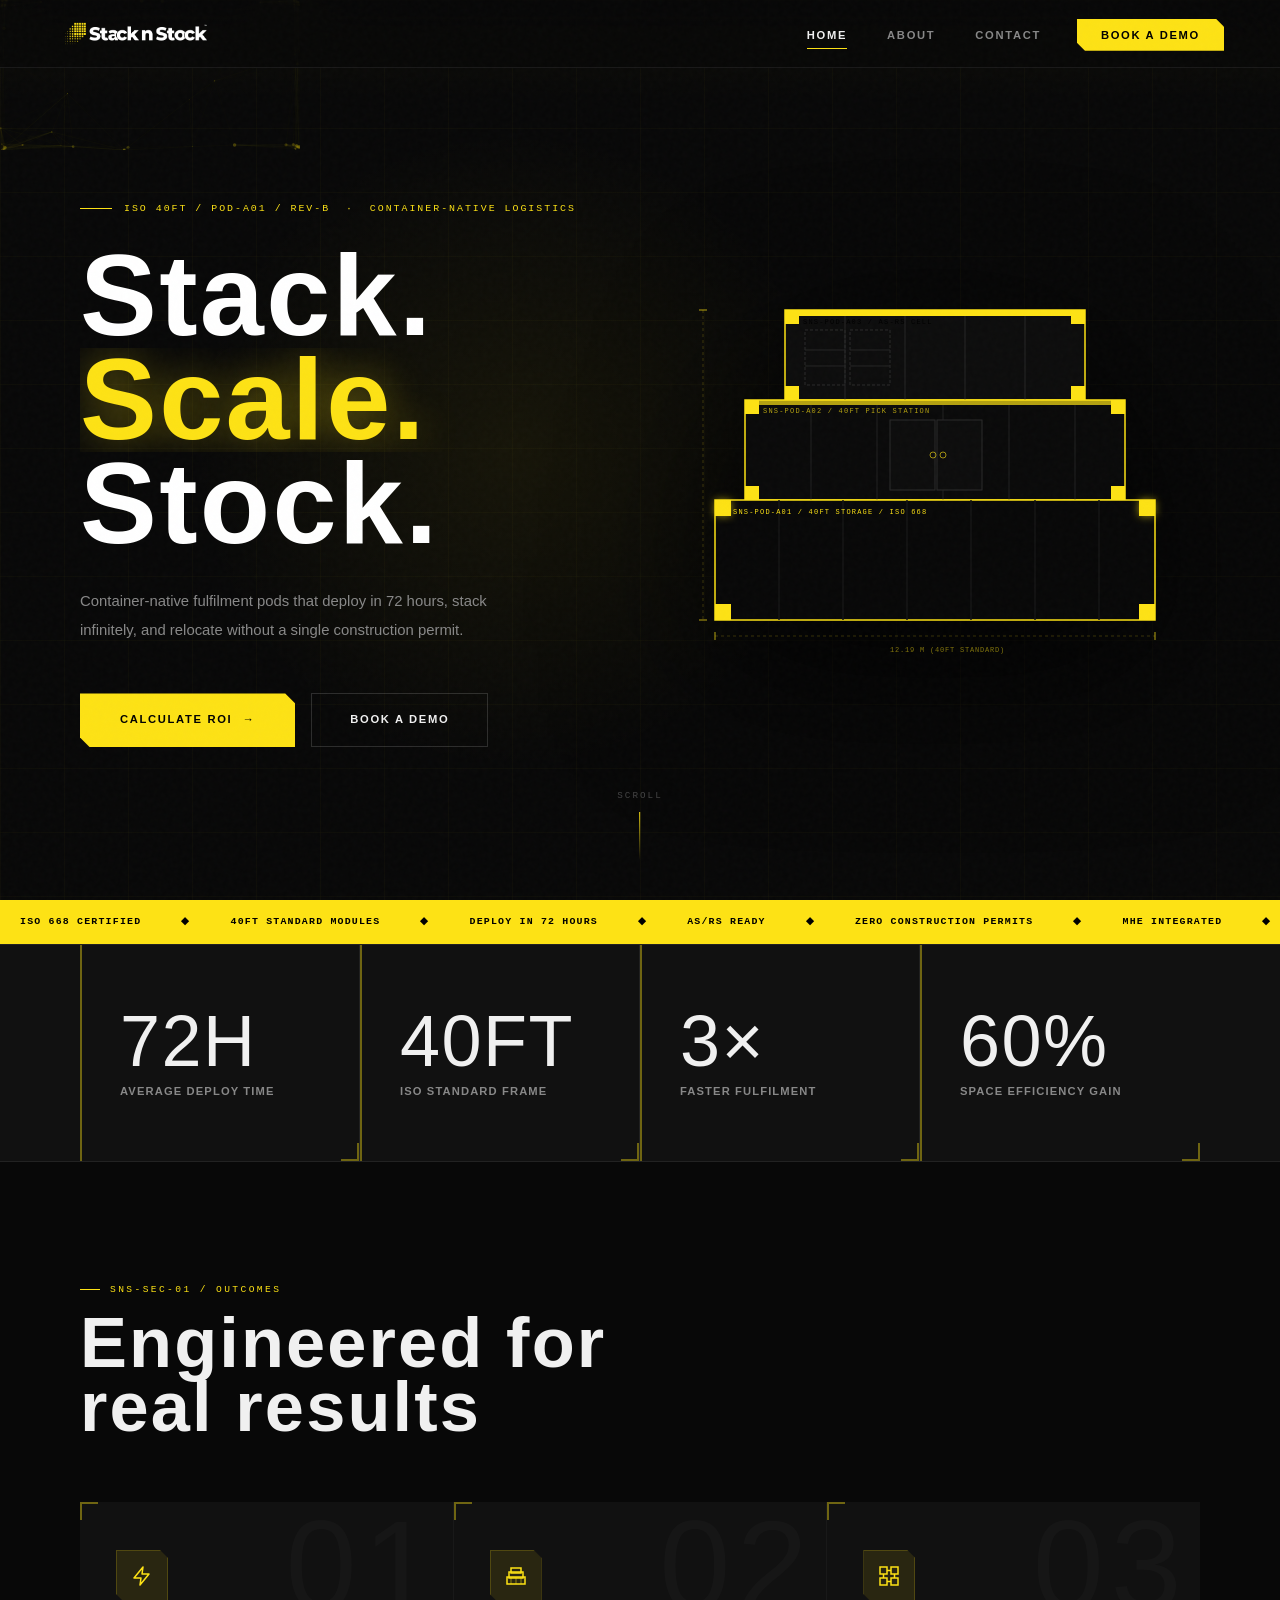
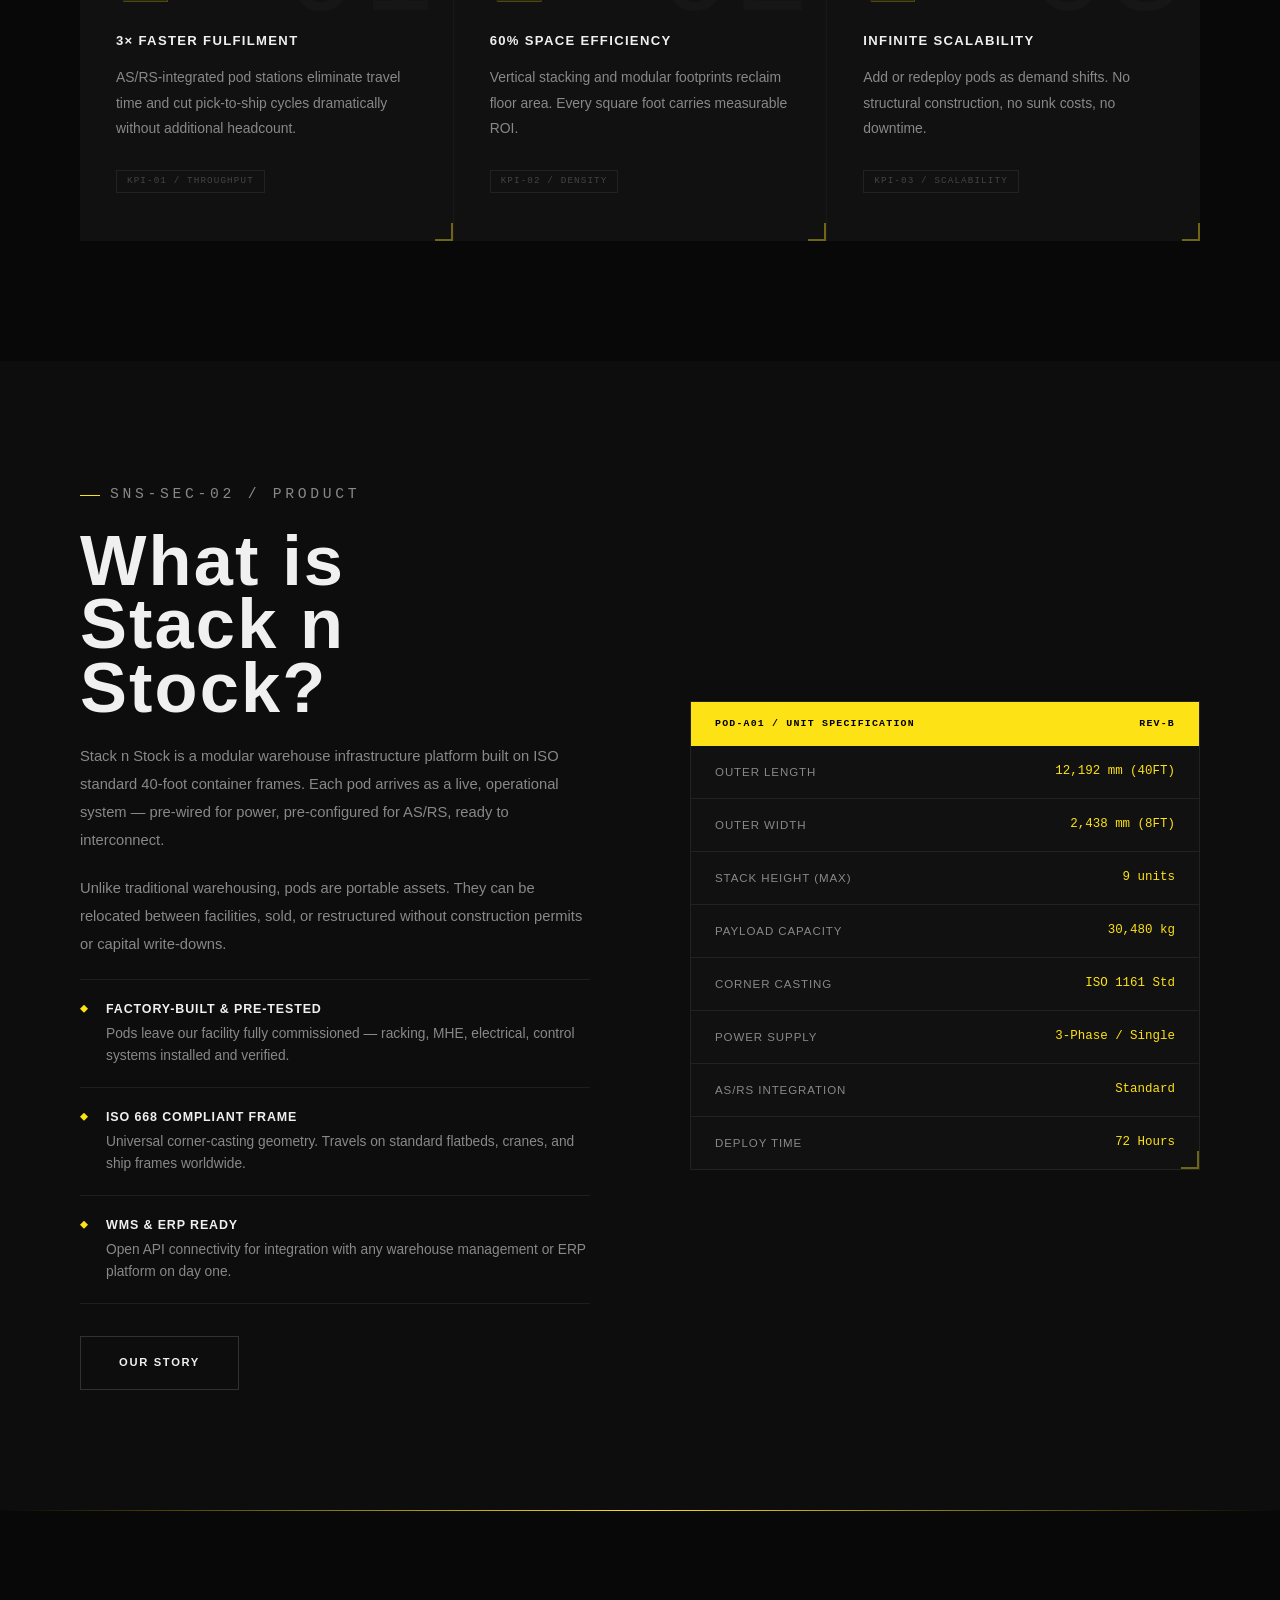
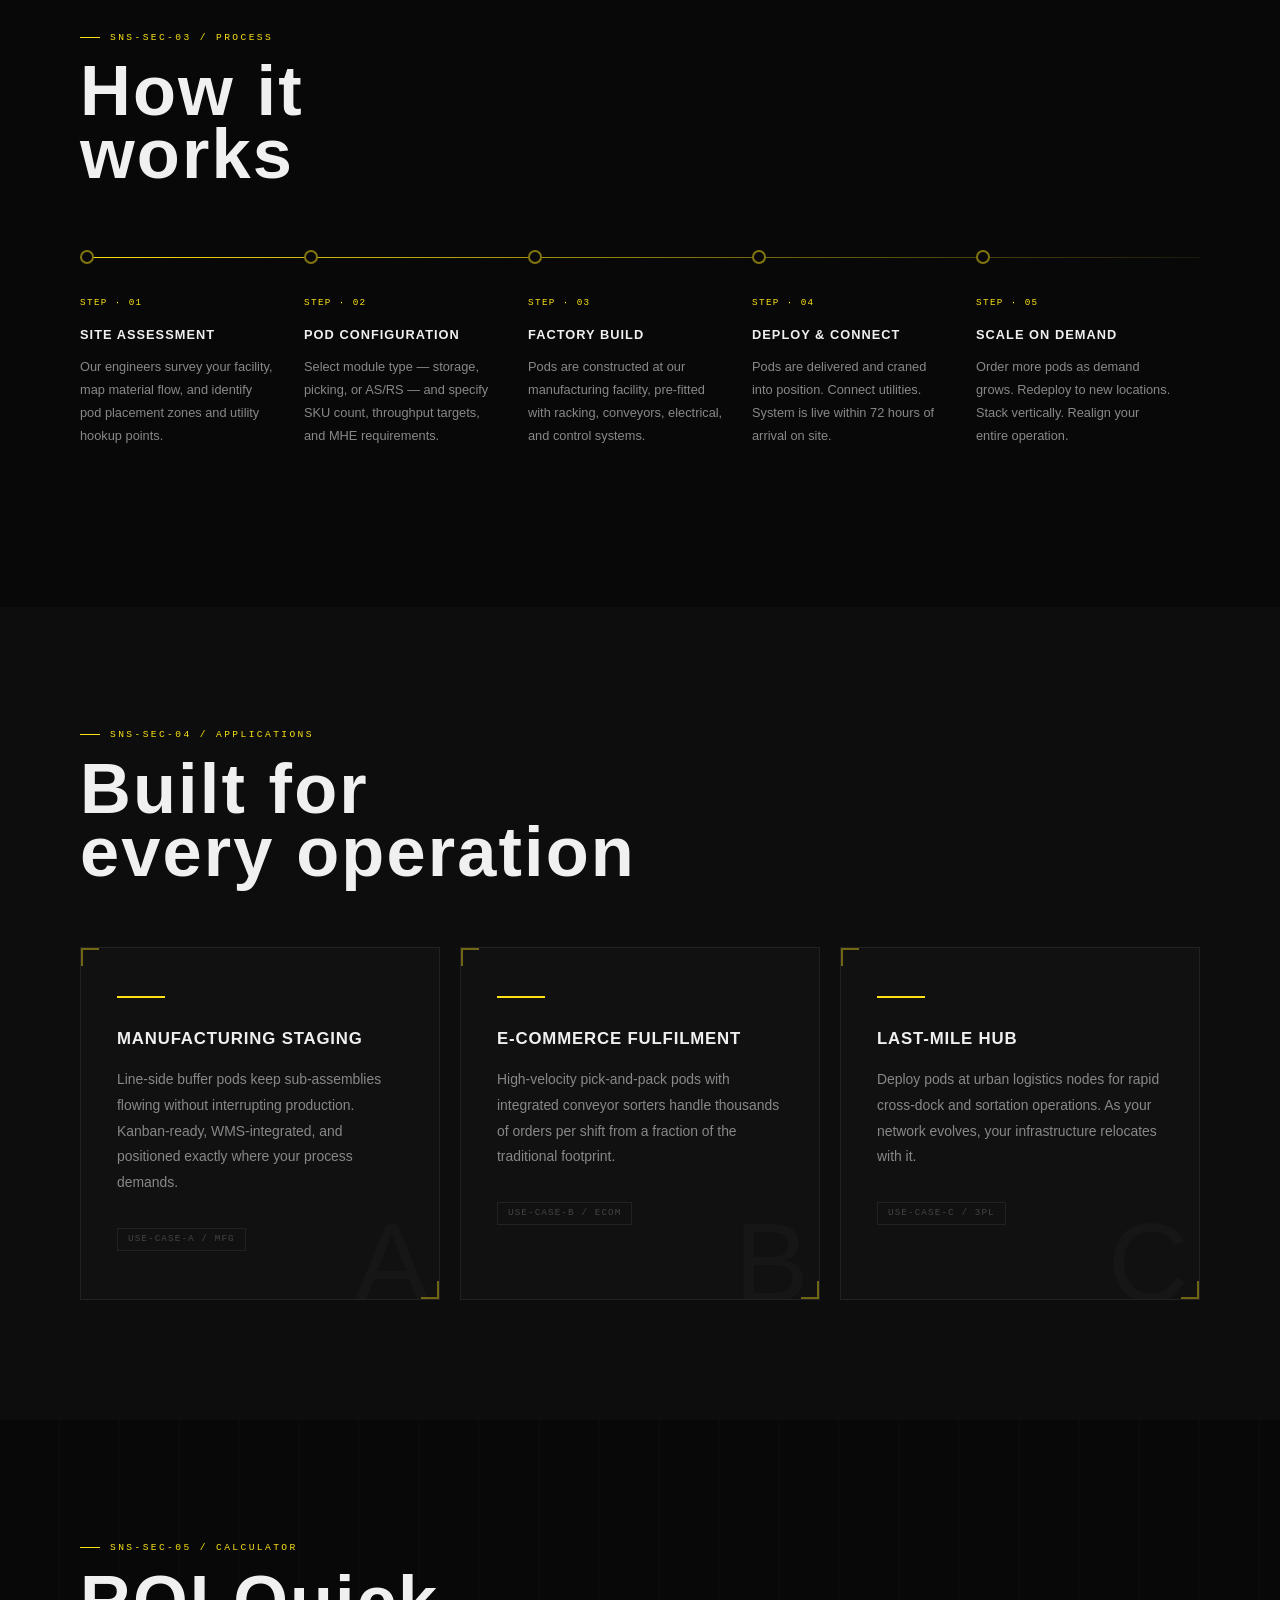
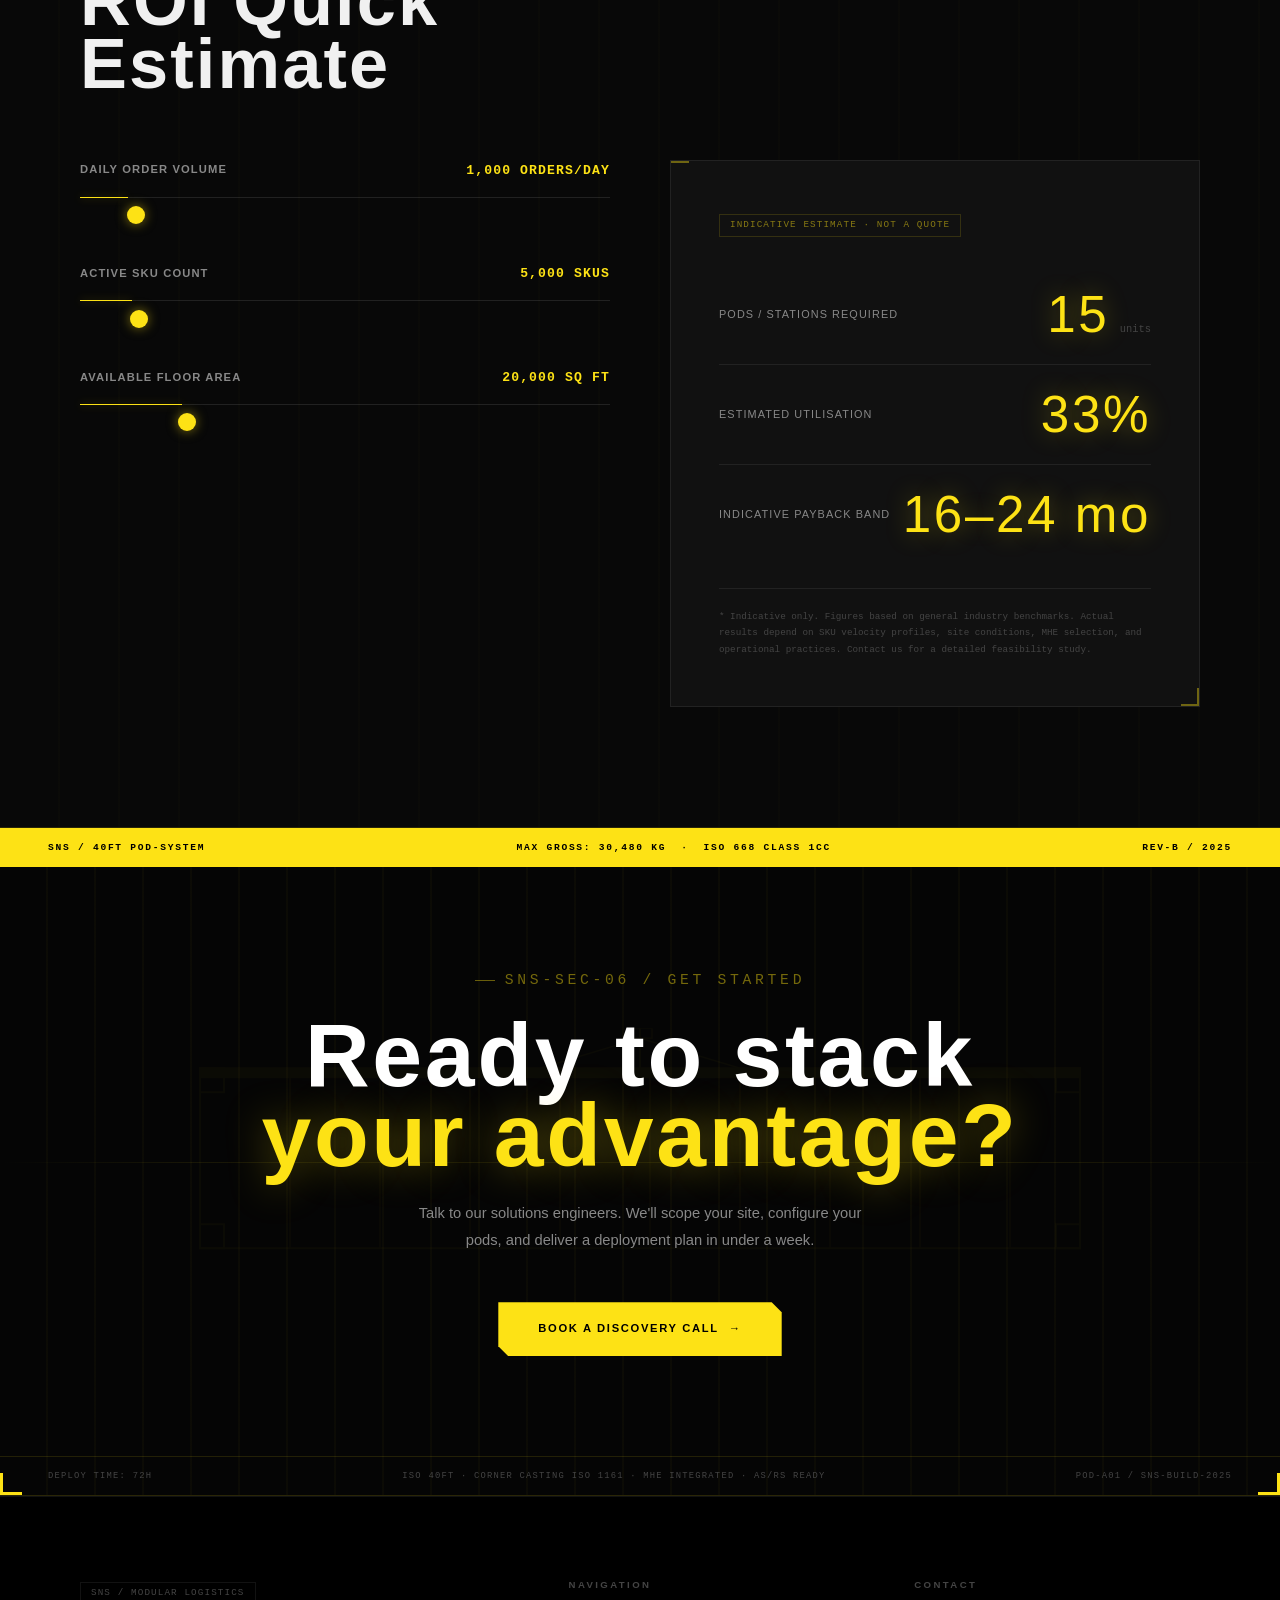
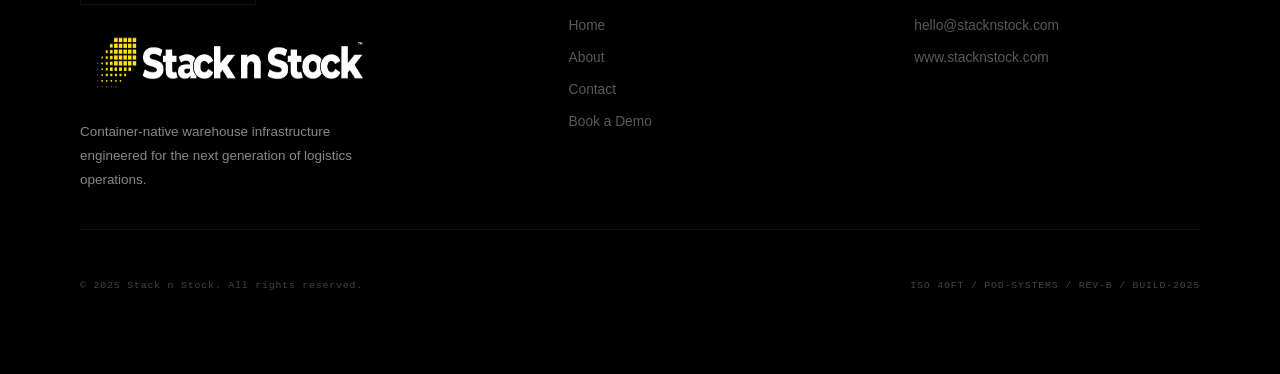
==== index.html @ 255274e8 "Initial project version" ====
<!-- /index.html -->
<!doctype html>
<html lang="en">
  <head>
    <meta charset="UTF-8" />
    <meta name="viewport" content="width=device-width, initial-scale=1.0" />
    <title>Stack n Stock — Modular Container Warehouse Pods</title>
    <meta
      name="description"
      content="Container-native fulfilment pods engineered for high-velocity warehousing. Deploy in 72 hours, scale infinitely."
    />
    <link rel="stylesheet" href="assets/css/style.css" />
  </head>
  <body>
    <!-- CUSTOM CURSOR -->
    <div id="cursor" aria-hidden="true"></div>
    <div id="cursor-ring" aria-hidden="true"></div>

    <!-- PAGE LOADER -->
    <div id="page-loader" aria-hidden="true">
      <img
        class="nav-logo"
        src="assets/img/logo.png"
        alt="Stack n Stock logo"
        width="30%"
        height="20%"
        onerror="
          this.outerHTML =
            '<span style=\'color:#FDE215;font-weight:900;font-size:1.1rem;letter-spacing:.05em;\'>STACK N STOCK</span>'
        "
      />
      <div class="loader-bar-wrap">
        <div class="loader-bar" id="loader-bar"></div>
      </div>
      <div class="loader-pct" id="loader-pct">0%</div>
    </div>

    <!-- ══ NAVBAR ══ -->
    <nav class="navbar" aria-label="Main navigation">
      <!-- Logo: Desktop 160x32px | Mobile 140x28px | Clearspace ≥8px -->
      <a href="index.html" aria-label="Stack n Stock home">
        <img
          class="nav-logo"
          src="assets/img/logo.png"
          alt="Stack n Stock logo"
          width="160"
          height="100%"
          onerror="
            this.outerHTML =
              '<span style=\'color:#FDE215;font-weight:900;font-size:1.1rem;letter-spacing:.05em;\'>STACK N STOCK</span>'
          "
        />
      </a>
      <button
        class="hamburger"
        id="hamburger"
        aria-label="Toggle navigation"
        aria-expanded="false"
        aria-controls="nav-links"
      >
        <span></span><span></span><span></span>
      </button>
      <ul class="nav-links" id="nav-links" role="list">
        <li><a href="index.html">Home</a></li>
        <li><a href="about.html">About</a></li>
        <li><a href="contact.html">Contact</a></li>
        <li><a href="contact.html" class="nav-cta">Book a Demo</a></li>
      </ul>
    </nav>

    <!-- ══ HERO ══ -->
    <section class="hero" aria-labelledby="hero-h1">
      <canvas id="hero-canvas" aria-hidden="true"></canvas>
      <div class="scanline" aria-hidden="true"></div>

      <div class="hero-content">
        <p class="hero-eyebrow">
          ISO 40FT / POD-A01 / REV-B &nbsp;·&nbsp; Container-Native Logistics
        </p>
        <h1 id="hero-h1">
          <span class="line"><span>Stack.</span></span>
          <span class="line"><span>Scale.</span></span>
          <span class="line"><span>Stock.</span></span>
        </h1>
        <p class="hero-sub">
          Container-native fulfilment pods that deploy in 72 hours, stack
          infinitely, and relocate without a single construction permit.
        </p>
        <div class="hero-btns">
          <a href="#roi" class="btn-primary">Calculate ROI</a>
          <a href="contact.html" class="btn-ghost">Book a Demo</a>
        </div>
      </div>

      <div class="hero-visual" aria-hidden="true">
        <div class="hero-svg-wrap">
          <svg
            width="480"
            height="380"
            viewBox="0 0 480 380"
            fill="none"
            xmlns="http://www.w3.org/2000/svg"
          >
            <!-- ─ TOP CONTAINER ─ -->
            <rect
              x="90"
              y="30"
              width="300"
              height="90"
              fill="#0d0d0d"
              stroke="#FDE215"
              stroke-width="1.5"
            />
            <rect x="90" y="30" width="300" height="6" fill="#FDE215" />
            <!-- ribs -->
            <line
              x1="150"
              y1="36"
              x2="150"
              y2="120"
              stroke="#1e1e1e"
              stroke-width="1.5"
            />
            <line
              x1="210"
              y1="36"
              x2="210"
              y2="120"
              stroke="#1e1e1e"
              stroke-width="1.5"
            />
            <line
              x1="270"
              y1="36"
              x2="270"
              y2="120"
              stroke="#1e1e1e"
              stroke-width="1.5"
            />
            <line
              x1="330"
              y1="36"
              x2="330"
              y2="120"
              stroke="#1e1e1e"
              stroke-width="1.5"
            />
            <!-- corner castings -->
            <rect x="90" y="30" width="14" height="14" fill="#FDE215" />
            <rect x="376" y="30" width="14" height="14" fill="#FDE215" />
            <rect x="90" y="106" width="14" height="14" fill="#FDE215" />
            <rect x="376" y="106" width="14" height="14" fill="#FDE215" />
            <!-- label -->
            <text
              x="108"
              y="44"
              font-family="monospace"
              font-size="7"
              fill="#000"
              letter-spacing="1.2"
            >
              SNS-POD-A03 / AS-RS CELL
            </text>
            <!-- interior sketch -->
            <rect
              x="110"
              y="50"
              width="40"
              height="55"
              fill="none"
              stroke="#2a2a2a"
              stroke-width="1"
              stroke-dasharray="3,2"
            />
            <rect
              x="155"
              y="50"
              width="40"
              height="55"
              fill="none"
              stroke="#2a2a2a"
              stroke-width="1"
              stroke-dasharray="3,2"
            />
            <line
              x1="110"
              y1="70"
              x2="150"
              y2="70"
              stroke="#252525"
              stroke-width="1"
            />
            <line
              x1="110"
              y1="86"
              x2="150"
              y2="86"
              stroke="#252525"
              stroke-width="1"
            />
            <line
              x1="155"
              y1="70"
              x2="195"
              y2="70"
              stroke="#252525"
              stroke-width="1"
            />
            <line
              x1="155"
              y1="86"
              x2="195"
              y2="86"
              stroke="#252525"
              stroke-width="1"
            />

            <!-- ─ MID CONTAINER ─ -->
            <rect
              x="50"
              y="120"
              width="380"
              height="100"
              fill="#0a0a0a"
              stroke="#FDE215"
              stroke-width="1.5"
            />
            <rect
              x="50"
              y="120"
              width="380"
              height="5"
              fill="#FDE215"
              opacity=".7"
            />
            <!-- ribs -->
            <line
              x1="116"
              y1="125"
              x2="116"
              y2="220"
              stroke="#1a1a1a"
              stroke-width="1.5"
            />
            <line
              x1="182"
              y1="125"
              x2="182"
              y2="220"
              stroke="#1a1a1a"
              stroke-width="1.5"
            />
            <line
              x1="248"
              y1="125"
              x2="248"
              y2="220"
              stroke="#1a1a1a"
              stroke-width="1.5"
            />
            <line
              x1="314"
              y1="125"
              x2="314"
              y2="220"
              stroke="#1a1a1a"
              stroke-width="1.5"
            />
            <line
              x1="380"
              y1="125"
              x2="380"
              y2="220"
              stroke="#1a1a1a"
              stroke-width="1.5"
            />
            <!-- doors -->
            <rect
              x="195"
              y="140"
              width="45"
              height="70"
              fill="#0d0d0d"
              stroke="#2a2a2a"
              stroke-width="1"
            />
            <rect
              x="242"
              y="140"
              width="45"
              height="70"
              fill="#0d0d0d"
              stroke="#2a2a2a"
              stroke-width="1"
            />
            <circle
              cx="238"
              cy="175"
              r="3"
              fill="none"
              stroke="#FDE215"
              stroke-width="1"
              opacity=".6"
            />
            <circle
              cx="248"
              cy="175"
              r="3"
              fill="none"
              stroke="#FDE215"
              stroke-width="1"
              opacity=".6"
            />
            <!-- corner castings -->
            <rect x="50" y="120" width="14" height="14" fill="#FDE215" />
            <rect x="416" y="120" width="14" height="14" fill="#FDE215" />
            <rect x="50" y="206" width="14" height="14" fill="#FDE215" />
            <rect x="416" y="206" width="14" height="14" fill="#FDE215" />
            <text
              x="68"
              y="133"
              font-family="monospace"
              font-size="7"
              fill="#FDE215"
              opacity=".7"
              letter-spacing="1.2"
            >
              SNS-POD-A02 / 40FT PICK STATION
            </text>

            <!-- ─ BOTTOM CONTAINER ─ -->
            <rect
              x="20"
              y="220"
              width="440"
              height="120"
              fill="#080808"
              stroke="#FDE215"
              stroke-width="1.5"
            />
            <!-- ribs -->
            <line
              x1="84"
              y1="220"
              x2="84"
              y2="340"
              stroke="#141414"
              stroke-width="1.5"
            />
            <line
              x1="148"
              y1="220"
              x2="148"
              y2="340"
              stroke="#141414"
              stroke-width="1.5"
            />
            <line
              x1="212"
              y1="220"
              x2="212"
              y2="340"
              stroke="#141414"
              stroke-width="1.5"
            />
            <line
              x1="276"
              y1="220"
              x2="276"
              y2="340"
              stroke="#141414"
              stroke-width="1.5"
            />
            <line
              x1="340"
              y1="220"
              x2="340"
              y2="340"
              stroke="#141414"
              stroke-width="1.5"
            />
            <line
              x1="404"
              y1="220"
              x2="404"
              y2="340"
              stroke="#141414"
              stroke-width="1.5"
            />
            <!-- corner castings glowing -->
            <rect x="20" y="220" width="16" height="16" fill="#FDE215" />
            <rect x="444" y="220" width="16" height="16" fill="#FDE215" />
            <rect x="20" y="324" width="16" height="16" fill="#FDE215" />
            <rect x="444" y="324" width="16" height="16" fill="#FDE215" />
            <text
              x="38"
              y="234"
              font-family="monospace"
              font-size="7"
              fill="#FDE215"
              letter-spacing="1.2"
            >
              SNS-POD-A01 / 40FT STORAGE / ISO 668
            </text>

            <!-- ─ DIMENSION LINES (motif 4) ─ -->
            <line
              x1="8"
              y1="30"
              x2="8"
              y2="340"
              stroke="#FDE215"
              stroke-width=".5"
              stroke-dasharray="3,3"
              opacity=".4"
            />
            <line
              x1="4"
              y1="30"
              x2="12"
              y2="30"
              stroke="#FDE215"
              stroke-width="1.2"
              opacity=".6"
            />
            <line
              x1="4"
              y1="340"
              x2="12"
              y2="340"
              stroke="#FDE215"
              stroke-width="1.2"
              opacity=".6"
            />
            <text
              x="-2"
              y="192"
              font-family="monospace"
              font-size="7"
              fill="#FDE215"
              opacity=".5"
              transform="rotate(-90,-2,192)"
              letter-spacing=".8"
            >
              9.6 M HEIGHT
            </text>

            <line
              x1="20"
              y1="356"
              x2="460"
              y2="356"
              stroke="#FDE215"
              stroke-width=".5"
              stroke-dasharray="3,3"
              opacity=".4"
            />
            <line
              x1="20"
              y1="352"
              x2="20"
              y2="360"
              stroke="#FDE215"
              stroke-width="1.2"
              opacity=".6"
            />
            <line
              x1="460"
              y1="352"
              x2="460"
              y2="360"
              stroke="#FDE215"
              stroke-width="1.2"
              opacity=".6"
            />
            <text
              x="195"
              y="372"
              font-family="monospace"
              font-size="7"
              fill="#FDE215"
              opacity=".5"
              letter-spacing=".8"
            >
              12.19 M (40FT STANDARD)
            </text>

            <!-- Glow effects -->
            <rect
              x="20"
              y="220"
              width="16"
              height="16"
              fill="#FDE215"
              opacity=".6"
              filter="blur(4px)"
            />
            <rect
              x="444"
              y="220"
              width="16"
              height="16"
              fill="#FDE215"
              opacity=".6"
              filter="blur(4px)"
            />
          </svg>
        </div>
      </div>

      <div class="hero-scroll" aria-hidden="true">
        <span>Scroll</span>
        <div class="scroll-line"></div>
      </div>
    </section>

    <!-- ══ TICKER ══ -->
    <div class="ticker" aria-hidden="true">
      <div class="ticker-inner">
        <span>ISO 668 Certified</span><span class="ticker-sep">◆</span>
        <span>40FT Standard Modules</span><span class="ticker-sep">◆</span>
        <span>Deploy in 72 Hours</span><span class="ticker-sep">◆</span>
        <span>AS/RS Ready</span><span class="ticker-sep">◆</span>
        <span>Zero Construction Permits</span><span class="ticker-sep">◆</span>
        <span>MHE Integrated</span><span class="ticker-sep">◆</span>
        <span>Infinitely Stackable</span><span class="ticker-sep">◆</span>
        <span>WMS Compatible</span><span class="ticker-sep">◆</span>
        <!-- duplicate for seamless loop -->
        <span>ISO 668 Certified</span><span class="ticker-sep">◆</span>
        <span>40FT Standard Modules</span><span class="ticker-sep">◆</span>
        <span>Deploy in 72 Hours</span><span class="ticker-sep">◆</span>
        <span>AS/RS Ready</span><span class="ticker-sep">◆</span>
        <span>Zero Construction Permits</span><span class="ticker-sep">◆</span>
        <span>MHE Integrated</span><span class="ticker-sep">◆</span>
        <span>Infinitely Stackable</span><span class="ticker-sep">◆</span>
        <span>WMS Compatible</span><span class="ticker-sep">◆</span>
      </div>
    </div>

    <!-- ══ STATS BAND ══ -->
    <div class="stats-band">
      <div class="stats-inner">
        <div class="stat-item bracket-card reveal">
          <div class="stat-num">
            <span class="count-up" data-target="72" data-suffix="H">72H</span>
          </div>
          <div class="stat-desc">Average Deploy Time</div>
        </div>
        <div class="stat-item bracket-card reveal d1">
          <div class="stat-num">
            <span class="count-up" data-target="40" data-suffix="FT">40FT</span>
          </div>
          <div class="stat-desc">ISO Standard Frame</div>
        </div>
        <div class="stat-item bracket-card reveal d2">
          <div class="stat-num">
            <span class="count-up" data-target="3" data-suffix="×">3×</span>
          </div>
          <div class="stat-desc">Faster Fulfilment</div>
        </div>
        <div class="stat-item bracket-card reveal d3">
          <div class="stat-num">
            <span class="count-up" data-target="60" data-suffix="%">60%</span>
          </div>
          <div class="stat-desc">Space Efficiency Gain</div>
        </div>
      </div>
    </div>

    <!-- ══ OUTCOMES ══ -->
    <section>
      <div class="section-inner">
        <p class="section-label reveal">SNS-SEC-01 / Outcomes</p>
        <h2 class="section-title reveal d1">
          Engineered for<br />real results
        </h2>
        <div class="cards-grid">
          <div class="card bracket-card reveal d1">
            <div class="card-top-bar"></div>
            <div class="card-ghost">01</div>
            <div class="card-icon">
              <!-- Speed / throughput arrow icon -->
              <svg width="24" height="24" viewBox="0 0 24 24" fill="none" xmlns="http://www.w3.org/2000/svg" aria-hidden="true">
                <path d="M13 3L4 14h7l-1 7 9-11h-7l1-7z" stroke="#FDE215" stroke-width="1.5" stroke-linejoin="round"/>
              </svg>
            </div>
            <h3>3× Faster Fulfilment</h3>
            <p>
              AS/RS-integrated pod stations eliminate travel time and cut
              pick-to-ship cycles dramatically without additional headcount.
            </p>
            <div class="iso-label">KPI-01 / THROUGHPUT</div>
          </div>
          <div class="card bracket-card reveal d2">
            <div class="card-top-bar"></div>
            <div class="card-ghost">02</div>
            <div class="card-icon">
              <!-- Stacked containers / density icon -->
              <svg width="24" height="24" viewBox="0 0 24 24" fill="none" xmlns="http://www.w3.org/2000/svg" aria-hidden="true">
                <rect x="3" y="13" width="18" height="7" stroke="#FDE215" stroke-width="1.5"/>
                <rect x="5" y="8" width="14" height="6" stroke="#FDE215" stroke-width="1.5"/>
                <rect x="7" y="4" width="10" height="5" stroke="#FDE215" stroke-width="1.5"/>
                <line x1="7" y1="13" x2="7" y2="20" stroke="#FDE215" stroke-width="1" opacity="0.5"/>
                <line x1="12" y1="13" x2="12" y2="20" stroke="#FDE215" stroke-width="1" opacity="0.5"/>
                <line x1="17" y1="13" x2="17" y2="20" stroke="#FDE215" stroke-width="1" opacity="0.5"/>
              </svg>
            </div>
            <h3>60% Space Efficiency</h3>
            <p>
              Vertical stacking and modular footprints reclaim floor area. Every
              square foot carries measurable ROI.
            </p>
            <div class="iso-label">KPI-02 / DENSITY</div>
          </div>
          <div class="card bracket-card reveal d3">
            <div class="card-top-bar"></div>
            <div class="card-ghost">03</div>
            <div class="card-icon">
              <!-- Modular expand / scalability icon -->
              <svg width="24" height="24" viewBox="0 0 24 24" fill="none" xmlns="http://www.w3.org/2000/svg" aria-hidden="true">
                <rect x="3" y="3" width="7" height="7" stroke="#FDE215" stroke-width="1.5"/>
                <rect x="14" y="3" width="7" height="7" stroke="#FDE215" stroke-width="1.5"/>
                <rect x="3" y="14" width="7" height="7" stroke="#FDE215" stroke-width="1.5"/>
                <rect x="14" y="14" width="7" height="7" stroke="#FDE215" stroke-width="1.5"/>
                <line x1="10" y1="6.5" x2="14" y2="6.5" stroke="#FDE215" stroke-width="1.5"/>
                <line x1="10" y1="17.5" x2="14" y2="17.5" stroke="#FDE215" stroke-width="1.5"/>
                <line x1="6.5" y1="10" x2="6.5" y2="14" stroke="#FDE215" stroke-width="1.5"/>
                <line x1="17.5" y1="10" x2="17.5" y2="14" stroke="#FDE215" stroke-width="1.5"/>
              </svg>
            </div>
            <h3>Infinite Scalability</h3>
            <p>
              Add or redeploy pods as demand shifts. No structural construction,
              no sunk costs, no downtime.
            </p>
            <div class="iso-label">KPI-03 / SCALABILITY</div>
          </div>
        </div>
      </div>
    </section>

    <!-- ══ WHAT IT IS ══ -->
    <section class="what-section">
      <div class="section-inner">
        <div class="what-grid">
          <div class="what-text reveal-left">
            <p class="section-label">SNS-SEC-02 / Product</p>
            <h2 class="section-title" style="margin-bottom: 24px">
              What is<br />Stack n Stock?
            </h2>
            <p>
              Stack n Stock is a modular warehouse infrastructure platform built
              on ISO standard 40-foot container frames. Each pod arrives as a
              live, operational system — pre-wired for power, pre-configured for
              AS/RS, ready to interconnect.
            </p>
            <p>
              Unlike traditional warehousing, pods are portable assets. They can
              be relocated between facilities, sold, or restructured without
              construction permits or capital write-downs.
            </p>
            <div class="what-features">
              <div class="feature-row">
                <div class="f-dot"></div>
                <div class="f-text">
                  <strong>Factory-Built &amp; Pre-Tested</strong>Pods leave our
                  facility fully commissioned — racking, MHE, electrical,
                  control systems installed and verified.
                </div>
              </div>
              <div class="feature-row">
                <div class="f-dot"></div>
                <div class="f-text">
                  <strong>ISO 668 Compliant Frame</strong>Universal
                  corner-casting geometry. Travels on standard flatbeds, cranes,
                  and ship frames worldwide.
                </div>
              </div>
              <div class="feature-row">
                <div class="f-dot"></div>
                <div class="f-text">
                  <strong>WMS &amp; ERP Ready</strong>Open API connectivity for
                  integration with any warehouse management or ERP platform on
                  day one.
                </div>
              </div>
            </div>
            <a href="about.html" class="btn-ghost" style="margin-top: 32px"
              >Our Story</a
            >
          </div>

          <div class="reveal-right">
            <div class="spec-card bracket-card">
              <div class="spec-header">
                <span>POD-A01 / UNIT SPECIFICATION</span>
                <span>REV-B</span>
              </div>
              <div class="spec-body">
                <div class="spec-row">
                  <span class="spec-key">Outer Length</span
                  ><span class="spec-val">12,192 mm (40FT)</span>
                </div>
                <div class="spec-row">
                  <span class="spec-key">Outer Width</span
                  ><span class="spec-val">2,438 mm (8FT)</span>
                </div>
                <div class="spec-row">
                  <span class="spec-key">Stack Height (max)</span
                  ><span class="spec-val">9 units</span>
                </div>
                <div class="spec-row">
                  <span class="spec-key">Payload Capacity</span
                  ><span class="spec-val">30,480 kg</span>
                </div>
                <div class="spec-row">
                  <span class="spec-key">Corner Casting</span
                  ><span class="spec-val">ISO 1161 Std</span>
                </div>
                <div class="spec-row">
                  <span class="spec-key">Power Supply</span
                  ><span class="spec-val">3-Phase / Single</span>
                </div>
                <div class="spec-row">
                  <span class="spec-key">AS/RS Integration</span
                  ><span class="spec-val">Standard</span>
                </div>
                <div class="spec-row">
                  <span class="spec-key">Deploy Time</span
                  ><span class="spec-val">72 Hours</span>
                </div>
              </div>
            </div>
          </div>
        </div>
      </div>
    </section>

    <!-- ══ HOW IT WORKS ══ -->
    <section class="how-section">
      <div class="section-inner">
        <p class="section-label reveal">SNS-SEC-03 / Process</p>
        <h2 class="section-title reveal d1">How it<br />works</h2>
        <div class="steps-wrap">
          <div class="step reveal d1">
            <div class="step-dot"></div>
            <span class="step-num">STEP · 01</span>
            <h3>Site Assessment</h3>
            <p>
              Our engineers survey your facility, map material flow, and
              identify pod placement zones and utility hookup points.
            </p>
          </div>
          <div class="step reveal d2">
            <div class="step-dot"></div>
            <span class="step-num">STEP · 02</span>
            <h3>Pod Configuration</h3>
            <p>
              Select module type — storage, picking, or AS/RS — and specify SKU
              count, throughput targets, and MHE requirements.
            </p>
          </div>
          <div class="step reveal d3">
            <div class="step-dot"></div>
            <span class="step-num">STEP · 03</span>
            <h3>Factory Build</h3>
            <p>
              Pods are constructed at our manufacturing facility, pre-fitted
              with racking, conveyors, electrical, and control systems.
            </p>
          </div>
          <div class="step reveal d4">
            <div class="step-dot"></div>
            <span class="step-num">STEP · 04</span>
            <h3>Deploy &amp; Connect</h3>
            <p>
              Pods are delivered and craned into position. Connect utilities.
              System is live within 72 hours of arrival on site.
            </p>
          </div>
          <div class="step reveal d5">
            <div class="step-dot"></div>
            <span class="step-num">STEP · 05</span>
            <h3>Scale On Demand</h3>
            <p>
              Order more pods as demand grows. Redeploy to new locations. Stack
              vertically. Realign your entire operation.
            </p>
          </div>
        </div>
      </div>
    </section>

    <!-- ══ USE CASES ══ -->
    <section class="usecase-section">
      <div class="section-inner">
        <p class="section-label reveal">SNS-SEC-04 / Applications</p>
        <h2 class="section-title reveal d1">Built for<br />every operation</h2>
        <div class="usecases-grid">
          <div class="usecase-card bracket-card reveal d1">
            <div class="uc-bg"></div>
            <div class="uc-ghost">A</div>
            <div class="uc-bar"></div>
            <h3>Manufacturing Staging</h3>
            <p>
              Line-side buffer pods keep sub-assemblies flowing without
              interrupting production. Kanban-ready, WMS-integrated, and
              positioned exactly where your process demands.
            </p>
            <div class="iso-label">USE-CASE-A / MFG</div>
          </div>
          <div class="usecase-card bracket-card reveal d2">
            <div class="uc-bg"></div>
            <div class="uc-ghost">B</div>
            <div class="uc-bar"></div>
            <h3>E-Commerce Fulfilment</h3>
            <p>
              High-velocity pick-and-pack pods with integrated conveyor sorters
              handle thousands of orders per shift from a fraction of the
              traditional footprint.
            </p>
            <div class="iso-label">USE-CASE-B / ECOM</div>
          </div>
          <div class="usecase-card bracket-card reveal d3">
            <div class="uc-bg"></div>
            <div class="uc-ghost">C</div>
            <div class="uc-bar"></div>
            <h3>Last-Mile Hub</h3>
            <p>
              Deploy pods at urban logistics nodes for rapid cross-dock and
              sortation operations. As your network evolves, your infrastructure
              relocates with it.
            </p>
            <div class="iso-label">USE-CASE-C / 3PL</div>
          </div>
        </div>
      </div>
    </section>

    <!-- ══ ROI CALCULATOR ══ -->
    <section class="calc-section" id="roi">
      <div class="section-inner">
        <p class="section-label reveal">SNS-SEC-05 / Calculator</p>
        <h2 class="section-title reveal d1">ROI Quick<br />Estimate</h2>
        <div class="calc-wrap">
          <div id="roi-calc" class="reveal-left">
            <div class="calc-form">
              <div class="field">
                <label for="orders"
                  >Daily Order Volume
                  <span class="field-val" id="orders-val"
                    >1,000 orders/day</span
                  ></label
                >
                <div class="range-wrap">
                  <div class="range-track">
                    <div class="range-fill" id="orders-fill"></div>
                  </div>
                  <input
                    type="range"
                    id="orders"
                    min="100"
                    max="10000"
                    step="100"
                    value="1000"
                    aria-label="Daily order volume"
                  />
                </div>
              </div>
              <div class="field">
                <label for="skus"
                  >Active SKU Count
                  <span class="field-val" id="skus-val">5,000 SKUs</span></label
                >
                <div class="range-wrap">
                  <div class="range-track">
                    <div class="range-fill" id="skus-fill"></div>
                  </div>
                  <input
                    type="range"
                    id="skus"
                    min="100"
                    max="50000"
                    step="100"
                    value="5000"
                    aria-label="Active SKU count"
                  />
                </div>
              </div>
              <div class="field">
                <label for="area"
                  >Available Floor Area
                  <span class="field-val" id="area-val"
                    >20,000 sq ft</span
                  ></label
                >
                <div class="range-wrap">
                  <div class="range-track">
                    <div class="range-fill" id="area-fill"></div>
                  </div>
                  <input
                    type="range"
                    id="area"
                    min="1000"
                    max="100000"
                    step="1000"
                    value="20000"
                    aria-label="Available floor area"
                  />
                </div>
              </div>
            </div>
          </div>

          <div class="calc-results bracket-card reveal-right">
            <div
              class="iso-label"
              style="
                margin-bottom: 28px;
                border-color: rgba(253, 226, 21, 0.15);
                color: rgba(253, 226, 21, 0.5);
              "
            >
              INDICATIVE ESTIMATE · NOT A QUOTE
            </div>
            <div class="result-row">
              <span class="result-label">Pods / Stations Required</span>
              <span>
                <span class="result-val" id="out-pods">—</span>
                <span class="result-unit">units</span>
              </span>
            </div>
            <div class="result-row">
              <span class="result-label">Estimated Utilisation</span>
              <span class="result-val" id="out-util">—</span>
            </div>
            <div class="result-row">
              <span class="result-label">Indicative Payback Band</span>
              <span class="result-val" id="out-payback">—</span>
            </div>
            <p class="calc-disclaimer">
              * Indicative only. Figures based on general industry benchmarks.
              Actual results depend on SKU velocity profiles, site conditions,
              MHE selection, and operational practices. Contact us for a
              detailed feasibility study.
            </p>
          </div>
        </div>
      </div>
    </section>

    <!-- ══ CTA ══ -->
    <section class="cta-section">
      <!-- Corner castings -->
      <div class="cta-casting tl" aria-hidden="true"></div>
      <div class="cta-casting tr" aria-hidden="true"></div>
      <div class="cta-casting bl" aria-hidden="true"></div>
      <div class="cta-casting br" aria-hidden="true"></div>
      <!-- Mid horizontal rail -->
      <div class="cta-rail" aria-hidden="true"></div>
      <!-- Top ISO label stripe (container header) -->
      <div class="cta-container-stripe" aria-hidden="true">
        <span>SNS / 40FT POD-SYSTEM</span>
        <span>MAX GROSS: 30,480 KG &nbsp;·&nbsp; ISO 668 CLASS 1CC</span>
        <span>REV-B / 2025</span>
      </div>
      <!-- Ghost container outline watermark -->
      <div class="cta-watermark" aria-hidden="true">
        <svg width="900" height="260" viewBox="0 0 900 260" fill="none" xmlns="http://www.w3.org/2000/svg">
          <!-- Container body -->
          <rect x="10" y="40" width="880" height="180" stroke="#FDE215" stroke-width="2"/>
          <!-- Corner castings -->
          <rect x="10" y="40" width="24" height="24" stroke="#FDE215" stroke-width="2"/>
          <rect x="866" y="40" width="24" height="24" stroke="#FDE215" stroke-width="2"/>
          <rect x="10" y="196" width="24" height="24" stroke="#FDE215" stroke-width="2"/>
          <rect x="866" y="196" width="24" height="24" stroke="#FDE215" stroke-width="2"/>
          <!-- Corrugated ribs -->
          <line x1="100" y1="40" x2="100" y2="220" stroke="#FDE215" stroke-width="1.5"/>
          <line x1="190" y1="40" x2="190" y2="220" stroke="#FDE215" stroke-width="1.5"/>
          <line x1="280" y1="40" x2="280" y2="220" stroke="#FDE215" stroke-width="1.5"/>
          <line x1="370" y1="40" x2="370" y2="220" stroke="#FDE215" stroke-width="1.5"/>
          <line x1="460" y1="40" x2="460" y2="220" stroke="#FDE215" stroke-width="1.5"/>
          <line x1="550" y1="40" x2="550" y2="220" stroke="#FDE215" stroke-width="1.5"/>
          <line x1="640" y1="40" x2="640" y2="220" stroke="#FDE215" stroke-width="1.5"/>
          <line x1="730" y1="40" x2="730" y2="220" stroke="#FDE215" stroke-width="1.5"/>
          <line x1="820" y1="40" x2="820" y2="220" stroke="#FDE215" stroke-width="1.5"/>
          <!-- Top stripe -->
          <rect x="10" y="40" width="880" height="10" fill="#FDE215"/>
          <!-- Crane hook -->
          <line x1="450" y1="0" x2="450" y2="40" stroke="#FDE215" stroke-width="2"/>
          <line x1="350" y1="40" x2="450" y2="10" stroke="#FDE215" stroke-width="1.5"/>
          <line x1="550" y1="40" x2="450" y2="10" stroke="#FDE215" stroke-width="1.5"/>
          <rect x="438" y="0" width="24" height="10" stroke="#FDE215" stroke-width="1.5"/>
        </svg>
      </div>
      <div class="cta-inner reveal">
        <p class="section-label">SNS-SEC-06 / Get Started</p>
        <h2>Ready to stack<br /><span>your advantage?</span></h2>
        <p>
          Talk to our solutions engineers. We'll scope your site, configure your
          pods, and deliver a deployment plan in under a week.
        </p>
        <a href="contact.html" class="btn-primary">Book a Discovery Call</a>
      </div>
      <!-- Bottom info strip -->
      <div class="cta-container-base" aria-hidden="true">
        <span>DEPLOY TIME: 72H</span>
        <span>ISO 40FT · CORNER CASTING ISO 1161 · MHE INTEGRATED · AS/RS READY</span>
        <span>POD-A01 / SNS-BUILD-2025</span>
      </div>
    </section>

    <!-- ══ FOOTER ══ -->
    <footer>
      <div class="footer-top">
        <div>
          <div class="iso-label">SNS / MODULAR LOGISTICS</div>
          <img
            class="nav-logo"
            src="assets/img/logo.png"
            alt="Stack n Stock logo"
            width="70%"
            height="60%"
            onerror="
              this.outerHTML =
                '<span style=\'color:#FDE215;font-weight:900;font-size:1.1rem;letter-spacing:.05em;\'>STACK N STOCK</span>'
            "
          />

          <p class="footer-tagline">
            Container-native warehouse infrastructure engineered for the next
            generation of logistics operations.
          </p>
        </div>
        <div class="footer-col">
          <h4>Navigation</h4>
          <ul class="footer-links">
            <li><a href="index.html">Home</a></li>
            <li><a href="about.html">About</a></li>
            <li><a href="contact.html">Contact</a></li>
            <li><a href="contact.html">Book a Demo</a></li>
          </ul>
        </div>
        <div class="footer-col">
          <h4>Contact</h4>
          <ul class="footer-links">
            <li>
              <a href="mailto:hello@stacknstock.com">hello@stacknstock.com</a>
            </li>
            <li>
              <a href="https://www.stacknstock.com">www.stacknstock.com</a>
            </li>
          </ul>
        </div>
      </div>
      <div class="footer-bottom">
        <span class="footer-copy"
          >© 2025 Stack n Stock. All rights reserved.</span
        >
        <span class="footer-iso"
          >ISO 40FT / POD-SYSTEMS / REV-B / BUILD-2025</span
        >
      </div>
    </footer>

    <script src="assets/js/main.js"></script>
  </body>
</html>
---- assets/css/style.css ----
/* /assets/css/style.css */
@import url('');

/* ══ TOKENS ══ */
:root {
  --yellow:   #FDE215;
  --yellow-d: #d4bc00;
  --yellow-g: rgba(253,226,21,0.08);
  --black:    #000000;
  --bg:       #080808;
  --bg2:      #0d0d0d;
  --surface:  #111111;
  --surface2: #161616;
  --surface3: #1c1c1c;
  --text:     #f0f0f0;
  --muted:    #888;
  --dim:      #444;
  --border:   rgba(255,255,255,0.07);
  --border-y: rgba(253,226,21,0.25);
  --mono: ui-monospace,SFMono-Regular,Menlo,Monaco,Consolas,"Courier New",monospace;
  --nav-h: 68px;
  --glow: 0 0 40px rgba(253,226,21,0.15),0 0 80px rgba(253,226,21,0.05);
  --glow-sm: 0 0 20px rgba(253,226,21,0.25);
}

*,*::before,*::after{box-sizing:border-box;margin:0;padding:0}
html{scroll-behavior:smooth;font-size:16px}
body{font-family:'Montserrat',sans-serif;background:var(--bg);color:var(--text);line-height:1.6;overflow-x:hidden;cursor:none}

/* CURSOR */
#cursor{position:fixed;width:10px;height:10px;background:var(--yellow);border-radius:50%;pointer-events:none;z-index:9999;transform:translate(-50%,-50%);transition:width .3s,height .3s,opacity .3s;mix-blend-mode:difference}
#cursor-ring{position:fixed;width:34px;height:34px;border:1px solid rgba(253,226,21,.45);border-radius:50%;pointer-events:none;z-index:9998;transform:translate(-50%,-50%);transition:transform .12s ease,width .3s,height .3s,opacity .3s}
.cursor-grow{width:20px!important;height:20px!important}
.ring-grow{width:50px!important;height:50px!important;opacity:.5}

/* NOISE */
body::before{content:'';position:fixed;inset:0;background-image:url("data:image/svg+xml,%3Csvg viewBox='0 0 200 200' xmlns='http://www.w3.org/2000/svg'%3E%3Cfilter id='n'%3E%3CfeTurbulence type='fractalNoise' baseFrequency='.9' numOctaves='4' stitchTiles='stitch'/%3E%3C/filter%3E%3Crect width='100%25' height='100%25' filter='url(%23n)' opacity='1'/%3E%3C/svg%3E");opacity:.022;pointer-events:none;z-index:9990}

/* PAGE LOADER */
#page-loader{position:fixed;inset:0;background:#000;z-index:99999;display:flex;flex-direction:column;align-items:center;justify-content:center;gap:28px;transition:opacity .7s ease,visibility .7s ease}
#page-loader.hidden{opacity:0;visibility:hidden}
.loader-brand{font-family:'Bebas Neue',sans-serif;font-size:2.8rem;letter-spacing:.2em;color:#fff}
.loader-brand span{color:var(--yellow)}
.loader-bar-wrap{width:220px;height:1px;background:rgba(255,255,255,.08);position:relative;overflow:hidden}
.loader-bar{position:absolute;top:0;left:0;height:100%;background:var(--yellow);width:0%;box-shadow:0 0 12px rgba(253,226,21,.6);transition:width .04s linear}
.loader-pct{font-family:var(--mono);font-size:.6rem;letter-spacing:.25em;color:var(--yellow);text-transform:uppercase}

/* ══ NAVBAR ══ */
.navbar{position:fixed;top:0;left:0;right:0;z-index:1000;height:var(--nav-h);background:rgba(8,8,8,.8);backdrop-filter:blur(24px) saturate(1.3);-webkit-backdrop-filter:blur(24px) saturate(1.3);display:flex;align-items:center;padding:0 56px;gap:32px;border-bottom:1px solid var(--border);transition:background .4s,border-color .4s}
.navbar.scrolled{background:rgba(8,8,8,.98);border-bottom-color:rgba(253,226,21,.12)}
/* Logo: Desktop 160x32px, Mobile 140x28px, Clearspace ≥8px */
.nav-logo{display:block;flex-shrink:0}
.nav-links{display:flex;gap:0;margin-left:auto;list-style:none;align-items:center}
.nav-links a{color:var(--muted);text-decoration:none;font-size:.7rem;font-weight:600;letter-spacing:.15em;text-transform:uppercase;padding:8px 20px;position:relative;transition:color .3s}
.nav-links a::after{content:'';position:absolute;bottom:0;left:50%;right:50%;height:1px;background:var(--yellow);transition:left .3s,right .3s}
.nav-links a:hover,.nav-links a.active{color:var(--text)}
.nav-links a:hover::after,.nav-links a.active::after{left:20px;right:20px}
.nav-cta{background:var(--yellow)!important;color:#000!important;font-weight:800!important;padding:10px 24px!important;margin-left:16px;clip-path:polygon(0 0,calc(100% - 8px) 0,100% 8px,100% 100%,8px 100%,0 calc(100% - 8px));transition:box-shadow .3s,transform .2s!important}
.nav-cta::after{display:none!important}
.nav-cta:hover{box-shadow:var(--glow-sm);transform:translateY(-1px)}
.hamburger{display:none;background:none;border:1px solid var(--border);cursor:pointer;padding:10px;margin-left:auto;flex-direction:column;gap:5px;width:42px;height:42px;align-items:center;justify-content:center}
.hamburger span{display:block;width:18px;height:1.5px;background:var(--yellow);transition:transform .3s,opacity .3s,width .3s}
.hamburger[aria-expanded="true"] span:nth-child(1){transform:translateY(6.5px) rotate(45deg)}
.hamburger[aria-expanded="true"] span:nth-child(2){opacity:0;width:0}
.hamburger[aria-expanded="true"] span:nth-child(3){transform:translateY(-6.5px) rotate(-45deg)}

@media(max-width:768px){
  .hamburger{display:flex}
  .navbar{padding:0 24px}
  .nav-links{position:fixed;inset:var(--nav-h) 0 0 0;background:rgba(8,8,8,.98);backdrop-filter:blur(20px);flex-direction:column;align-items:flex-start;padding:40px 32px;gap:4px;transform:translateX(100%);transition:transform .4s cubic-bezier(.77,0,.175,1);margin-left:0;border-top:1px solid var(--border)}
  .nav-links.open{transform:translateX(0)}
  .nav-links a{font-size:1.2rem;padding:14px 0;width:100%}
  .nav-cta{margin-left:0!important;margin-top:20px}
  .nav-logo{max-height:28px;width:140px}
}

/* ══ ANIMATIONS ══ */
@keyframes fadeUp{from{opacity:0;transform:translateY(40px)}to{opacity:1;transform:translateY(0)}}
@keyframes fadeIn{from{opacity:0}to{opacity:1}}
@keyframes glowPulse{0%,100%{box-shadow:0 0 20px rgba(253,226,21,.1)}50%{box-shadow:0 0 60px rgba(253,226,21,.35),0 0 120px rgba(253,226,21,.1)}}
@keyframes float{0%,100%{transform:translateY(0) rotate(0deg)}33%{transform:translateY(-10px) rotate(.8deg)}66%{transform:translateY(-5px) rotate(-.5deg)}}
@keyframes marqueeTicker{0%{transform:translateX(0)}100%{transform:translateX(-50%)}}
@keyframes scanDown{0%{transform:translateY(-100%)}100%{transform:translateY(2000%)}}
@keyframes borderPulse{0%,100%{border-color:rgba(253,226,21,.15)}50%{border-color:rgba(253,226,21,.5)}}
@keyframes ripple{0%{transform:scale(0);opacity:.5}100%{transform:scale(4);opacity:0}}
@keyframes shimmer{0%{background-position:-200% center}100%{background-position:200% center}}

.reveal{opacity:0;transform:translateY(48px);transition:opacity .85s cubic-bezier(.22,1,.36,1),transform .85s cubic-bezier(.22,1,.36,1)}
.reveal.visible{opacity:1;transform:translateY(0)}
.reveal-left{opacity:0;transform:translateX(-48px);transition:opacity .85s cubic-bezier(.22,1,.36,1),transform .85s cubic-bezier(.22,1,.36,1)}
.reveal-left.visible{opacity:1;transform:translateX(0)}
.reveal-right{opacity:0;transform:translateX(48px);transition:opacity .85s cubic-bezier(.22,1,.36,1),transform .85s cubic-bezier(.22,1,.36,1)}
.reveal-right.visible{opacity:1;transform:translateX(0)}
.d1{transition-delay:.1s}.d2{transition-delay:.2s}.d3{transition-delay:.3s}.d4{transition-delay:.4s}.d5{transition-delay:.5s}.d6{transition-delay:.6s}

@media(prefers-reduced-motion:reduce){
  html{scroll-behavior:auto}
  *,*::before,*::after{animation-duration:.001ms!important;transition-duration:.001ms!important}
  .reveal,.reveal-left,.reveal-right{opacity:1!important;transform:none!important}
}

/* ══ HERO ══ */
.hero{position:relative;min-height:100vh;display:grid;grid-template-columns:1fr 1fr;align-items:center;padding:calc(var(--nav-h) + 60px) 80px 80px;gap:60px;overflow:hidden;background:var(--bg)}
#hero-canvas{position:absolute;inset:0;z-index:0;opacity:.6}
.hero::before{content:'';position:absolute;inset:0;background-image:linear-gradient(rgba(253,226,21,.025) 1px,transparent 1px),linear-gradient(90deg,rgba(253,226,21,.025) 1px,transparent 1px);background-size:64px 64px;z-index:0}
.hero::after{content:'';position:absolute;top:50%;left:40%;width:700px;height:700px;background:radial-gradient(circle,rgba(253,226,21,.06) 0%,transparent 65%);transform:translate(-50%,-50%);z-index:0;pointer-events:none}
.hero-content{position:relative;z-index:2;animation:fadeUp 1s cubic-bezier(.22,1,.36,1) .8s both}
.hero-eyebrow{font-family:var(--mono);font-size:.62rem;letter-spacing:.2em;color:var(--yellow);text-transform:uppercase;margin-bottom:28px;display:flex;align-items:center;gap:12px}
.hero-eyebrow::before{content:'';display:block;width:32px;height:1px;background:var(--yellow);flex-shrink:0}
.hero h1{font-family:'Bebas Neue',sans-serif;font-size:clamp(5rem,9vw,10rem);line-height:.9;letter-spacing:.02em;color:#fff;margin-bottom:32px}
.hero h1 .line{display:block;overflow:hidden}
.hero h1 .line span{display:block;animation:fadeUp .9s cubic-bezier(.22,1,.36,1) both}
.hero h1 .line:nth-child(1) span{animation-delay:.9s}
.hero h1 .line:nth-child(2) span{animation-delay:1.05s;color:var(--yellow);text-shadow:0 0 40px rgba(253,226,21,.4)}
.hero h1 .line:nth-child(3) span{animation-delay:1.2s}
.hero-sub{color:var(--muted);font-size:.93rem;max-width:430px;line-height:1.95;margin-bottom:48px;animation:fadeUp .9s cubic-bezier(.22,1,.36,1) 1.35s both}
.hero-btns{display:flex;gap:16px;flex-wrap:wrap;animation:fadeUp .9s cubic-bezier(.22,1,.36,1) 1.5s both}
.hero-visual{position:relative;z-index:2;animation:fadeIn 1.2s ease 1.6s both;display:flex;justify-content:center}
.hero-svg-wrap{animation:float 7s ease-in-out infinite;filter:drop-shadow(0 40px 80px rgba(0,0,0,.9))}
.hero-scroll{position:absolute;bottom:40px;left:50%;transform:translateX(-50%);z-index:2;display:flex;flex-direction:column;align-items:center;gap:8px;animation:fadeIn 1s ease 2.2s both}
.hero-scroll span{font-family:var(--mono);font-size:.58rem;letter-spacing:.22em;color:var(--dim);text-transform:uppercase}
.scroll-line{width:1px;height:48px;background:linear-gradient(to bottom,var(--yellow),transparent);animation:scanDown 2.5s ease-in-out infinite}

/* SCANLINE */
.scanline{position:absolute;inset:0;z-index:1;pointer-events:none;overflow:hidden}
.scanline::after{content:'';position:absolute;left:0;right:0;height:100px;background:linear-gradient(to bottom,transparent,rgba(253,226,21,.015),transparent);animation:scanDown 8s linear infinite}

/* ══ TICKER ══ */
.ticker{height:44px;background:var(--yellow);overflow:hidden;display:flex;align-items:center;position:relative;z-index:3}
.ticker-inner{display:flex;white-space:nowrap;animation:marqueeTicker 22s linear infinite}
.ticker span{font-family:var(--mono);font-size:.62rem;font-weight:700;letter-spacing:.12em;text-transform:uppercase;color:#000;padding:0 20px}
.ticker-sep{color:rgba(0,0,0,.3);font-size:.5rem}

/* ══ SECTION BASE ══ */
section{padding:120px 80px}
.section-inner{max-width:1280px;margin:0 auto}
.section-label{font-family:var(--mono);font-size:.6rem;letter-spacing:.25em;color:var(--yellow);text-transform:uppercase;margin-bottom:14px;display:flex;align-items:center;gap:10px}
.section-label::before{content:'';display:block;width:20px;height:1px;background:var(--yellow);flex-shrink:0}
.section-title{font-family:'Bebas Neue',sans-serif;font-size:clamp(3rem,5.5vw,6rem);letter-spacing:.03em;line-height:.9;color:var(--text);margin-bottom:64px}

/* ISO LABEL */
.iso-label{font-family:var(--mono);font-size:.58rem;letter-spacing:.12em;color:var(--dim);text-transform:uppercase;border:1px solid rgba(255,255,255,.07);padding:3px 10px;display:inline-block}

/* BRACKETS (motif 2) */
.bracket-card{position:relative}
.bracket-card::before,.bracket-card::after{content:'';position:absolute;width:18px;height:18px;border-color:var(--yellow);border-style:solid;opacity:.4;transition:opacity .3s}
.bracket-card::before{top:0;left:0;border-width:2px 0 0 2px}
.bracket-card::after{bottom:0;right:0;border-width:0 2px 2px 0}
.bracket-card:hover::before,.bracket-card:hover::after{opacity:1}

/* ══ OUTCOMES ══ */
.cards-grid{display:grid;grid-template-columns:repeat(3,1fr);gap:1px;background:var(--border)}
.card{background:var(--surface);padding:48px 36px;position:relative;overflow:hidden;transition:background .4s}
.card-top-bar{position:absolute;top:0;left:0;right:0;height:2px;background:var(--yellow);transform:scaleX(0);transform-origin:left;transition:transform .5s cubic-bezier(.22,1,.36,1)}
.card:hover{background:var(--surface2)}
.card:hover .card-top-bar{transform:scaleX(1)}
.card-ghost{font-family:'Bebas Neue',sans-serif;font-size:8rem;line-height:1;color:rgba(255,255,255,.025);position:absolute;top:0;right:12px;letter-spacing:.05em;user-select:none;transition:color .3s,transform .4s}
.card:hover .card-ghost{color:rgba(253,226,21,.04);transform:translateY(-4px)}
.card-icon{width:52px;height:52px;background:rgba(253,226,21,.1);border:1px solid rgba(253,226,21,.18);display:flex;align-items:center;justify-content:center;font-size:1.3rem;margin-bottom:28px;clip-path:polygon(0 0,calc(100% - 8px) 0,100% 8px,100% 100%,8px 100%,0 calc(100% - 8px));transition:background .3s,border-color .3s,box-shadow .3s}
.card:hover .card-icon{background:rgba(253,226,21,.18);border-color:rgba(253,226,21,.5);box-shadow:0 0 16px rgba(253,226,21,.15)}
.card h3{font-size:.82rem;font-weight:800;text-transform:uppercase;letter-spacing:.1em;margin-bottom:14px}
.card p{color:var(--muted);font-size:.87rem;line-height:1.85}
.card .iso-label{margin-top:28px}

/* ══ STATS BAND ══ */
.stats-band{background:var(--surface);border-top:1px solid var(--border);border-bottom:1px solid var(--border);padding:0 80px}
.stats-inner{max-width:1280px;margin:0 auto;display:grid;grid-template-columns:repeat(4,1fr)}
.stat-item{padding:60px 40px;border-right:1px solid var(--border);position:relative;overflow:hidden}
.stat-item:last-child{border-right:none}
.stat-item::before{content:'';position:absolute;top:0;left:0;width:2px;height:0;background:var(--yellow);transition:height 1.2s cubic-bezier(.22,1,.36,1)}
.stat-item.visible::before{height:100%}
.stat-num{font-family:'Bebas Neue',sans-serif;font-size:4.5rem;line-height:1;color:var(--text);margin-bottom:6px;letter-spacing:.02em}
.stat-num .y{color:var(--yellow)}
.stat-desc{font-size:.7rem;color:var(--muted);text-transform:uppercase;letter-spacing:.1em;font-weight:600}

/* ══ WHAT IT IS ══ */
.what-section{background:var(--bg2)}
.what-grid{display:grid;grid-template-columns:1fr 1fr;gap:100px;align-items:center}
.what-text p{color:var(--muted);line-height:1.9;margin-bottom:20px;font-size:.92rem}
.feature-row{display:flex;align-items:flex-start;gap:18px;padding:20px 0;border-bottom:1px solid var(--border);transition:padding-left .3s,border-color .3s}
.feature-row:first-child{border-top:1px solid var(--border)}
.feature-row:hover{padding-left:8px;border-color:rgba(253,226,21,.15)}
.f-dot{width:8px;height:8px;background:var(--yellow);flex-shrink:0;margin-top:5px;clip-path:polygon(50% 0%,100% 50%,50% 100%,0% 50%);transition:transform .3s}
.feature-row:hover .f-dot{transform:rotate(45deg)}
.f-text{font-size:.86rem;color:var(--muted)}
.f-text strong{color:var(--text);display:block;font-size:.78rem;letter-spacing:.07em;text-transform:uppercase;margin-bottom:3px}
.spec-card{background:var(--surface);border:1px solid var(--border);overflow:hidden;animation:borderPulse 4s ease-in-out infinite}
.spec-header{background:var(--yellow);padding:14px 24px;display:flex;justify-content:space-between}
.spec-header span{font-family:var(--mono);font-size:.62rem;font-weight:700;letter-spacing:.12em;text-transform:uppercase;color:#000}
.spec-row{display:flex;justify-content:space-between;align-items:center;padding:16px 24px;border-bottom:1px solid var(--border);transition:background .2s}
.spec-row:last-child{border-bottom:none}
.spec-row:hover{background:var(--surface2)}
.spec-key{font-size:.72rem;color:var(--muted);text-transform:uppercase;letter-spacing:.08em}
.spec-val{font-family:var(--mono);font-size:.78rem;color:var(--yellow)}

/* ══ HOW IT WORKS ══ */
.how-section{background:var(--bg);position:relative;overflow:hidden}
.how-section::before{content:'';position:absolute;top:0;left:0;right:0;height:1px;background:linear-gradient(90deg,transparent,var(--yellow),transparent)}
.steps-wrap{display:grid;grid-template-columns:repeat(5,1fr);gap:0;position:relative}
.steps-wrap::before{content:'';position:absolute;top:7px;left:0;right:0;height:1px;background:linear-gradient(90deg,var(--yellow),rgba(253,226,21,.08));z-index:0}
.step{padding:0 28px 40px 0;position:relative;z-index:1}
.step-dot{width:14px;height:14px;background:var(--bg);border:2px solid rgba(253,226,21,.5);border-radius:50%;margin-bottom:32px;transition:background .3s,border-color .3s,box-shadow .3s}
.step:hover .step-dot{background:var(--yellow);border-color:var(--yellow);box-shadow:0 0 20px rgba(253,226,21,.5)}
.step-num{font-family:var(--mono);font-size:.58rem;color:var(--yellow);letter-spacing:.15em;margin-bottom:14px;display:block}
.step h3{font-size:.8rem;font-weight:800;text-transform:uppercase;letter-spacing:.08em;margin-bottom:10px}
.step p{font-size:.8rem;color:var(--muted);line-height:1.8}

/* ══ USE CASES ══ */
.usecase-section{background:var(--bg2)}
.usecases-grid{display:grid;grid-template-columns:repeat(3,1fr);gap:20px}
.usecase-card{background:var(--surface);border:1px solid var(--border);padding:48px 36px;position:relative;overflow:hidden;cursor:pointer;transition:border-color .4s,transform .4s cubic-bezier(.22,1,.36,1),box-shadow .4s}
.usecase-card:hover{border-color:rgba(253,226,21,.3);transform:translateY(-8px);box-shadow:0 32px 80px rgba(0,0,0,.6),0 0 40px rgba(253,226,21,.06)}
.uc-bg{position:absolute;inset:0;background:radial-gradient(circle at 80% 100%,rgba(253,226,21,.06),transparent 65%);opacity:0;transition:opacity .5s}
.usecase-card:hover .uc-bg{opacity:1}
.uc-ghost{font-family:'Bebas Neue',sans-serif;font-size:7rem;color:rgba(255,255,255,.025);position:absolute;bottom:-20px;right:10px;line-height:1;transition:color .3s}
.usecase-card:hover .uc-ghost{color:rgba(253,226,21,.04)}
.uc-bar{width:48px;height:2px;background:var(--yellow);margin-bottom:28px;transition:width .4s cubic-bezier(.22,1,.36,1),box-shadow .4s}
.usecase-card:hover .uc-bar{width:80px;box-shadow:0 0 12px rgba(253,226,21,.5)}
.usecase-card h3{font-size:1.05rem;font-weight:800;text-transform:uppercase;letter-spacing:.05em;margin-bottom:14px}
.usecase-card p{color:var(--muted);font-size:.87rem;line-height:1.85}
.usecase-card .iso-label{margin-top:32px}

/* ══ ROI CALCULATOR ══ */
.calc-section{background:var(--bg);position:relative;overflow:hidden}
.calc-section::before{content:'';position:absolute;inset:0;background-image:repeating-linear-gradient(90deg,transparent,transparent 58px,rgba(253,226,21,.012) 58px,rgba(253,226,21,.012) 60px)}
.calc-wrap{display:grid;grid-template-columns:1fr 1fr;gap:60px;align-items:start;position:relative}
.calc-form{display:flex;flex-direction:column;gap:40px}
.field label{display:flex;justify-content:space-between;align-items:center;font-size:.7rem;font-weight:700;text-transform:uppercase;letter-spacing:.1em;color:var(--muted);margin-bottom:16px}
.field-val{font-family:var(--mono);font-size:.82rem;color:var(--yellow)}
.range-wrap{position:relative}
.range-track{height:1px;background:rgba(255,255,255,.1);margin-bottom:0;position:relative}
.range-fill{position:absolute;top:0;left:0;height:100%;background:var(--yellow);pointer-events:none;box-shadow:0 0 8px rgba(253,226,21,.4)}
input[type="range"]{width:100%;-webkit-appearance:none;appearance:none;background:transparent;height:1px;cursor:pointer;margin:-1px 0;position:relative;z-index:1}
input[type="range"]::-webkit-slider-thumb{-webkit-appearance:none;width:18px;height:18px;background:var(--yellow);border-radius:50%;cursor:pointer;box-shadow:0 0 12px rgba(253,226,21,.5);transition:transform .2s,box-shadow .2s}
input[type="range"]::-webkit-slider-thumb:hover{transform:scale(1.25);box-shadow:0 0 24px rgba(253,226,21,.7)}
input[type="range"]::-moz-range-thumb{width:18px;height:18px;background:var(--yellow);border:none;border-radius:50%;cursor:pointer;box-shadow:0 0 12px rgba(253,226,21,.5)}
input[type="range"]:focus-visible{outline:none}
input[type="range"]:focus-visible::-webkit-slider-thumb{box-shadow:0 0 0 4px rgba(253,226,21,.25)}
.calc-results{background:var(--surface);border:1px solid var(--border);padding:48px;position:relative;overflow:hidden;animation:borderPulse 4s ease-in-out infinite}
.calc-results::before{content:'';position:absolute;top:0;left:0;right:0;height:2px;background:linear-gradient(90deg,var(--yellow),transparent)}
.result-row{display:flex;justify-content:space-between;align-items:center;padding:24px 0;border-bottom:1px solid var(--border)}
.result-row:last-of-type{border-bottom:none}
.result-label{font-size:.68rem;color:var(--muted);text-transform:uppercase;letter-spacing:.1em}
.result-val{font-family:'Bebas Neue',sans-serif;font-size:3.2rem;color:var(--yellow);line-height:1;text-shadow:0 0 24px rgba(253,226,21,.35);letter-spacing:.05em}
.result-unit{font-size:.65rem;color:var(--dim);font-family:var(--mono);margin-left:6px}
.calc-disclaimer{font-family:var(--mono);font-size:.58rem;color:var(--dim);margin-top:24px;line-height:1.75;border-top:1px solid var(--border);padding-top:20px}

/* ══ CTA — CONTAINER AESTHETIC ══ */
.cta-section{
  background: #050505;
  padding: 0;
  position: relative;
  overflow: hidden;
  text-align: center;
  border-top: 1px solid rgba(253,226,21,0.15);
  border-bottom: 1px solid rgba(253,226,21,0.15);
}
/* Corrugated vertical ribs — container wall texture */
.cta-section::before{
  content:'';
  position:absolute;
  inset:0;
  background-image: repeating-linear-gradient(
    90deg,
    transparent,
    transparent 46px,
    rgba(253,226,21,0.028) 46px,
    rgba(253,226,21,0.028) 48px
  );
  pointer-events:none;
  z-index:0;
}
/* Top ISO label stripe */
.cta-container-stripe{
  display:flex;
  align-items:center;
  justify-content:space-between;
  padding:12px 48px;
  background: var(--yellow);
  position:relative;
  z-index:2;
}
.cta-container-stripe span{
  font-family:var(--mono);
  font-size:.6rem;
  font-weight:700;
  letter-spacing:.18em;
  text-transform:uppercase;
  color:#000;
}
/* Corner castings — top-left, top-right, bottom-left, bottom-right */
.cta-casting{
  position:absolute;
  width:22px;
  height:22px;
  z-index:3;
}
.cta-casting.tl{top:0;left:0;border-top:3px solid var(--yellow);border-left:3px solid var(--yellow);}
.cta-casting.tr{top:0;right:0;border-top:3px solid var(--yellow);border-right:3px solid var(--yellow);}
.cta-casting.bl{bottom:0;left:0;border-bottom:3px solid var(--yellow);border-left:3px solid var(--yellow);}
.cta-casting.br{bottom:0;right:0;border-bottom:3px solid var(--yellow);border-right:3px solid var(--yellow);}
/* Faint horizontal mid-rail */
.cta-rail{
  position:absolute;
  top:50%;
  left:0;right:0;
  height:1px;
  background:linear-gradient(90deg, transparent, rgba(253,226,21,0.08) 15%, rgba(253,226,21,0.08) 85%, transparent);
  z-index:0;
  pointer-events:none;
}
/* Large ghost container outline watermark */
.cta-watermark{
  position:absolute;
  top:50%;left:50%;
  transform:translate(-50%,-50%);
  z-index:0;
  pointer-events:none;
  opacity:.025;
}
.cta-inner{
  position:relative;
  z-index:2;
  padding:100px 80px;
}
.cta-section h2{
  font-family:'Bebas Neue',sans-serif;
  font-size:clamp(3rem,7vw,7.5rem);
  color:#fff;
  line-height:.9;
  letter-spacing:.03em;
  margin-bottom:24px;
}
.cta-section h2 span{color:var(--yellow);text-shadow:0 0 40px rgba(253,226,21,.35);}
.cta-section p{
  font-size:.92rem;
  color:var(--muted);
  margin-bottom:48px;
  max-width:460px;
  margin-left:auto;
  margin-right:auto;
  line-height:1.85;
}
.cta-section .section-label{color:rgba(253,226,21,.45);justify-content:center;margin-bottom:20px;}
.cta-section .section-label::before{background:rgba(253,226,21,.4);}
/* Bottom ISO strip */
.cta-container-base{
  display:flex;
  align-items:center;
  justify-content:space-between;
  padding:12px 48px;
  border-top:1px solid rgba(253,226,21,.12);
  position:relative;
  z-index:2;
}
.cta-container-base span{
  font-family:var(--mono);
  font-size:.55rem;
  letter-spacing:.14em;
  text-transform:uppercase;
  color:var(--dim);
}
@media(max-width:1200px){.cta-inner{padding:80px 56px}}
@media(max-width:1024px){.cta-inner{padding:80px 40px}}
@media(max-width:768px){
  .cta-inner{padding:64px 24px}
  .cta-container-stripe,.cta-container-base{padding:10px 24px}
  .cta-container-stripe span:nth-child(2),.cta-container-base span:nth-child(2),.cta-container-base span:nth-child(3){display:none}
}

/* ══ BUTTONS ══ */
.btn-primary{background:var(--yellow);color:#000;font-family:'Montserrat',sans-serif;font-weight:800;font-size:.7rem;letter-spacing:.15em;text-transform:uppercase;padding:18px 40px;border:none;cursor:pointer;text-decoration:none;display:inline-flex;align-items:center;gap:10px;clip-path:polygon(0 0,calc(100% - 10px) 0,100% 10px,100% 100%,10px 100%,0 calc(100% - 10px));transition:box-shadow .3s,transform .2s;position:relative;overflow:hidden}
.btn-primary::after{content:'→';transition:transform .3s}
.btn-primary:hover{box-shadow:var(--glow-sm);transform:translateY(-2px)}
.btn-primary:hover::after{transform:translateX(4px)}
.btn-ghost{background:transparent;color:var(--text);font-family:'Montserrat',sans-serif;font-weight:700;font-size:.7rem;letter-spacing:.15em;text-transform:uppercase;padding:17px 38px;border:1px solid rgba(255,255,255,.15);cursor:pointer;text-decoration:none;display:inline-flex;align-items:center;gap:10px;transition:border-color .3s,color .3s}
.btn-ghost:hover{border-color:rgba(253,226,21,.4);color:var(--yellow)}
.btn-black{background:#000;color:var(--yellow);font-family:'Montserrat',sans-serif;font-weight:800;font-size:.7rem;letter-spacing:.15em;text-transform:uppercase;padding:18px 40px;border:none;cursor:pointer;text-decoration:none;display:inline-flex;align-items:center;gap:10px;clip-path:polygon(0 0,calc(100% - 10px) 0,100% 10px,100% 100%,10px 100%,0 calc(100% - 10px));transition:box-shadow .3s,transform .2s}
.btn-black:hover{box-shadow:0 0 30px rgba(0,0,0,.5);transform:translateY(-2px)}
.btn-outline-y{background:transparent;color:#000;font-family:'Montserrat',sans-serif;font-weight:800;font-size:.7rem;letter-spacing:.15em;text-transform:uppercase;padding:17px 38px;border:2px solid rgba(0,0,0,.25);cursor:pointer;text-decoration:none;display:inline-flex;align-items:center;gap:10px;transition:background .3s,color .3s}
.btn-outline-y:hover{background:rgba(0,0,0,.1)}
a:focus-visible,button:focus-visible,input:focus-visible,textarea:focus-visible{outline:2px solid var(--yellow);outline-offset:3px}

/* ══ FOOTER ══ */
footer{background:#000;padding:80px;border-top:1px solid var(--border)}
.footer-top{display:grid;grid-template-columns:1.5fr 1fr 1fr;gap:60px;padding-bottom:60px;border-bottom:1px solid var(--border);margin-bottom:48px}
.footer-brand-name{font-family:'Bebas Neue',sans-serif;font-size:2rem;letter-spacing:.12em;color:#fff;margin-top:16px;margin-bottom:12px}
.footer-tagline{font-size:.84rem;color:var(--muted);line-height:1.8;max-width:280px}
.footer-col h4{font-size:.6rem;font-weight:700;text-transform:uppercase;letter-spacing:.25em;color:var(--dim);margin-bottom:22px}
.footer-links{list-style:none;display:flex;flex-direction:column;gap:10px}
.footer-links a{color:rgba(255,255,255,.35);text-decoration:none;font-size:.86rem;transition:color .2s,padding-left .2s;display:block}
.footer-links a:hover{color:var(--yellow);padding-left:6px}
.footer-bottom{display:flex;justify-content:space-between;align-items:center;gap:16px;flex-wrap:wrap}
.footer-copy,.footer-iso{font-size:.62rem;color:var(--dim);font-family:var(--mono);letter-spacing:.08em}

/* ══ PAGE HERO ══ */
.page-hero{background:var(--bg);padding:calc(var(--nav-h) + 80px) 80px 80px;position:relative;overflow:hidden}
.page-hero::before{content:'';position:absolute;inset:0;background-image:linear-gradient(rgba(253,226,21,.022) 1px,transparent 1px),linear-gradient(90deg,rgba(253,226,21,.022) 1px,transparent 1px);background-size:64px 64px}
.page-hero::after{content:'';position:absolute;bottom:0;left:0;right:0;height:1px;background:linear-gradient(90deg,var(--yellow),transparent)}
.page-hero-inner{max-width:1280px;margin:0 auto;position:relative;z-index:1}
.page-hero h1{font-family:'Bebas Neue',sans-serif;font-size:clamp(4rem,8vw,9.5rem);line-height:.88;letter-spacing:.02em;color:var(--text);margin-top:20px;margin-bottom:28px}
.page-hero h1 span{color:var(--yellow);text-shadow:0 0 40px rgba(253,226,21,.3)}
.page-hero p{color:var(--muted);max-width:540px;line-height:1.95;font-size:.93rem}

/* ══ ABOUT — STORY ══ */
.story-section{background:var(--bg2)}
.story-grid{display:grid;grid-template-columns:1fr 1fr;gap:100px;align-items:center}
.story-text p{color:var(--muted);line-height:1.95;margin-bottom:20px;font-size:.9rem}
.story-pullquote{border-left:2px solid var(--yellow);padding:20px 28px;margin:32px 0;background:rgba(253,226,21,.04)}
.story-pullquote p{color:var(--text)!important;font-size:1.05rem!important;font-weight:600;line-height:1.6!important;margin-bottom:0!important;font-style:italic}

/* ══ CONTAINER LOGIC ══ */
.logic-section{background:var(--bg)}
.stack-modules{display:flex;flex-direction:column;gap:0}
.stack-module{background:var(--surface);border:1px solid var(--border);border-top:none;padding:32px 40px;display:grid;grid-template-columns:64px 1fr;gap:24px;align-items:start;transition:background .3s,border-left-color .3s;border-left:2px solid transparent}
.stack-module:first-child{border-top:1px solid var(--border)}
.stack-module:hover{background:var(--surface2);border-left-color:var(--yellow)}
.stack-module-num{font-family:var(--mono);font-size:.58rem;color:var(--yellow);letter-spacing:.1em;padding-top:4px}
.stack-module h3{font-size:.82rem;font-weight:800;text-transform:uppercase;letter-spacing:.08em;margin-bottom:8px}
.stack-module p{color:var(--muted);font-size:.84rem;line-height:1.8}

/* ══ VALUES ══ */
.values-section{background:var(--bg2)}
.values-grid{display:grid;grid-template-columns:repeat(4,1fr);gap:1px;background:var(--border)}
.value-item{background:var(--surface);padding:48px 32px;position:relative;overflow:hidden;transition:background .3s}
.value-item:hover{background:var(--surface2)}
.value-item::after{content:'';position:absolute;bottom:0;left:0;right:0;height:0;background:rgba(253,226,21,.06);transition:height .5s cubic-bezier(.22,1,.36,1)}
.value-item:hover::after{height:100%}
.value-icon{width:44px;height:44px;border:1px solid rgba(253,226,21,.2);display:flex;align-items:center;justify-content:center;font-size:1.2rem;margin-bottom:24px;position:relative;z-index:1}
.value-item h3{font-size:.8rem;font-weight:800;text-transform:uppercase;letter-spacing:.1em;margin-bottom:12px;position:relative;z-index:1}
.value-item p{font-size:.83rem;color:var(--muted);line-height:1.8;position:relative;z-index:1}

/* ══ TEAM ══ */
.team-section{background:var(--bg)}
.team-grid{display:grid;grid-template-columns:repeat(5,1fr);gap:1px;background:var(--border)}
.team-card{background:var(--surface);padding:32px 24px;transition:background .3s;position:relative;overflow:hidden}
.team-card::after{content:'';position:absolute;top:0;left:0;right:0;height:2px;background:var(--yellow);transform:scaleX(0);transform-origin:left;transition:transform .4s cubic-bezier(.22,1,.36,1)}
.team-card:hover{background:var(--surface2)}
.team-card:hover::after{transform:scaleX(1)}
.team-avatar{width:52px;height:52px;background:rgba(253,226,21,.1);border:1px solid rgba(253,226,21,.2);display:flex;align-items:center;justify-content:center;font-size:.95rem;font-weight:900;color:var(--yellow);margin-bottom:16px;font-family:'Bebas Neue',sans-serif;letter-spacing:.1em;clip-path:polygon(0 0,calc(100% - 6px) 0,100% 6px,100% 100%,6px 100%,0 calc(100% - 6px));transition:background .3s,border-color .3s,box-shadow .3s}
.team-card:hover .team-avatar{background:rgba(253,226,21,.2);border-color:rgba(253,226,21,.5);box-shadow:0 0 20px rgba(253,226,21,.2)}
.team-card h3{font-size:.86rem;font-weight:800;margin-bottom:4px}
.team-card .role{font-size:.65rem;text-transform:uppercase;letter-spacing:.08em;color:var(--muted);font-weight:600;line-height:1.5;margin-bottom:14px}
.team-card .iso-label{margin-bottom:0}

/* ══ CONTACT ══ */
.contact-section{background:var(--bg2)}
.contact-wrap{display:grid;grid-template-columns:1fr 1fr;gap:80px;align-items:start}
.contact-form{display:flex;flex-direction:column;gap:20px}
.form-field{display:flex;flex-direction:column;gap:8px}
.form-field label{font-size:.65rem;font-weight:700;text-transform:uppercase;letter-spacing:.18em;color:var(--muted)}
.form-field input,.form-field textarea{background:var(--surface);border:1px solid var(--border);border-radius:0;padding:16px 18px;font-family:'Montserrat',sans-serif;font-size:.9rem;color:var(--text);transition:border-color .3s,box-shadow .3s,background .3s;width:100%}
.form-field input:focus,.form-field textarea:focus{outline:none;border-color:rgba(253,226,21,.4);box-shadow:0 0 0 3px rgba(253,226,21,.05);background:var(--surface2)}
.form-field textarea{min-height:150px;resize:vertical}
.form-field input::placeholder,.form-field textarea::placeholder{color:var(--dim)}
.field-error{font-size:.62rem;color:#ff4444;font-family:var(--mono);display:none;letter-spacing:.05em}
.field-error.visible{display:block}
.form-success{background:var(--surface);border:1px solid rgba(253,226,21,.2);padding:48px;text-align:center;display:none;position:relative;overflow:hidden}
.form-success::before{content:'';position:absolute;top:0;left:0;right:0;height:2px;background:var(--yellow)}
.form-success.visible{display:block}
.form-success h3{font-family:'Bebas Neue',sans-serif;font-size:2.8rem;letter-spacing:.1em;color:var(--yellow);margin-bottom:12px;text-shadow:0 0 24px rgba(253,226,21,.3)}
.form-success p{color:var(--muted);font-size:.9rem;line-height:1.7}
.contact-info{display:flex;flex-direction:column;gap:2px}
.info-block{background:var(--surface);border-left:2px solid transparent;padding:28px 32px;transition:border-color .3s,background .3s}
.info-block:hover{border-left-color:var(--yellow);background:var(--surface2)}
.info-label{font-family:var(--mono);font-size:.58rem;letter-spacing:.2em;text-transform:uppercase;color:var(--yellow);margin-bottom:8px}
.info-block a{color:var(--text);font-size:.9rem;text-decoration:none;transition:color .2s}
.info-block a:hover{color:var(--yellow)}
.info-block p{color:var(--muted);font-size:.86rem;line-height:1.75}
.process-box{background:#000;border:1px solid var(--border);padding:36px;margin-top:2px}
.process-step{display:grid;grid-template-columns:44px 1fr;gap:16px;padding:14px 0;border-bottom:1px solid var(--border);align-items:start}
.process-step:last-child{border-bottom:none}
.ps-num{font-family:var(--mono);font-size:.58rem;color:var(--yellow);letter-spacing:.1em;padding-top:2px}
.ps-text{font-size:.83rem;color:var(--muted);line-height:1.65}

/* ══ RESPONSIVE ══ */
@media(max-width:1200px){section{padding:100px 56px}.hero{padding:calc(var(--nav-h) + 50px) 56px 60px}.team-grid{grid-template-columns:repeat(4,1fr)}.page-hero{padding:calc(var(--nav-h) + 60px) 56px 60px}footer{padding:60px 56px}.stats-band{padding:0 56px}.cta-section{padding:100px 56px}}
@media(max-width:1024px){section{padding:80px 40px}.hero{padding:calc(var(--nav-h) + 40px) 40px 60px;grid-template-columns:1fr}.hero-visual{display:none}.hero h1{font-size:clamp(4rem,10vw,7rem)}.cards-grid{grid-template-columns:1fr 1fr}.steps-wrap{grid-template-columns:1fr 1fr 1fr}.what-grid,.story-grid{grid-template-columns:1fr;gap:60px}.calc-wrap{grid-template-columns:1fr}.values-grid{grid-template-columns:1fr 1fr}.team-grid{grid-template-columns:repeat(3,1fr)}.page-hero{padding:calc(var(--nav-h) + 50px) 40px 50px}footer{padding:50px 40px}.footer-top{grid-template-columns:1fr 1fr;gap:40px}.stats-band{padding:0 40px}.stats-inner{grid-template-columns:repeat(2,1fr)}.stat-item:nth-child(2){border-right:none}.usecases-grid{grid-template-columns:1fr 1fr}.cta-section{padding:100px 40px}}
@media(max-width:768px){section{padding:64px 24px}.hero{padding:calc(var(--nav-h) + 32px) 24px 48px}.cards-grid{grid-template-columns:1fr}.steps-wrap{grid-template-columns:1fr 1fr}.contact-wrap{grid-template-columns:1fr;gap:48px}.values-grid{grid-template-columns:1fr}.team-grid{grid-template-columns:repeat(2,1fr)}.page-hero{padding:calc(var(--nav-h) + 32px) 24px 40px}footer{padding:40px 24px}.footer-top{grid-template-columns:1fr;gap:32px}.stats-band{padding:0 24px}.stats-inner{grid-template-columns:1fr 1fr}.usecases-grid{grid-template-columns:1fr}.cta-section{padding:80px 24px}.calc-results{padding:32px}#cursor,#cursor-ring{display:none}body{cursor:auto}}
@media(max-width:480px){.steps-wrap{grid-template-columns:1fr}.team-grid{grid-template-columns:1fr 1fr}.stats-inner{grid-template-columns:1fr}.stat-item{border-right:none;border-bottom:1px solid var(--border)}}
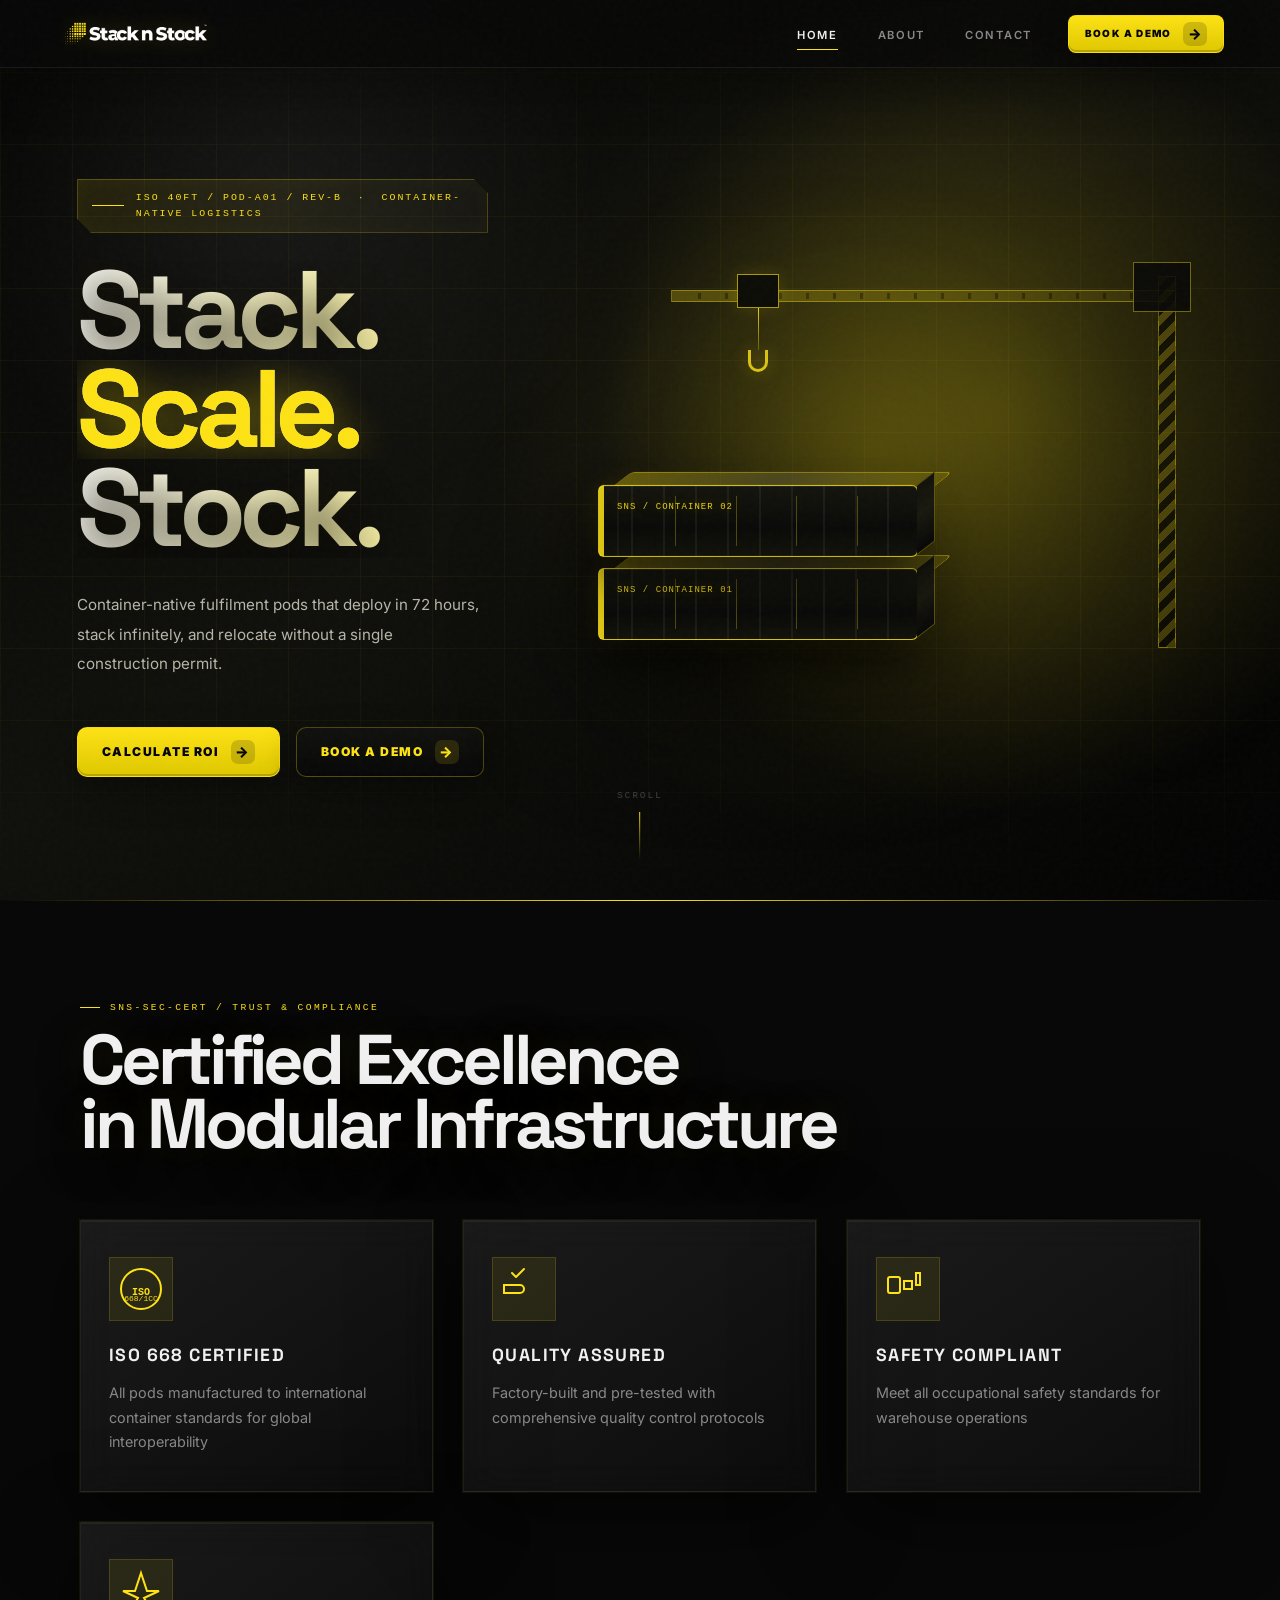
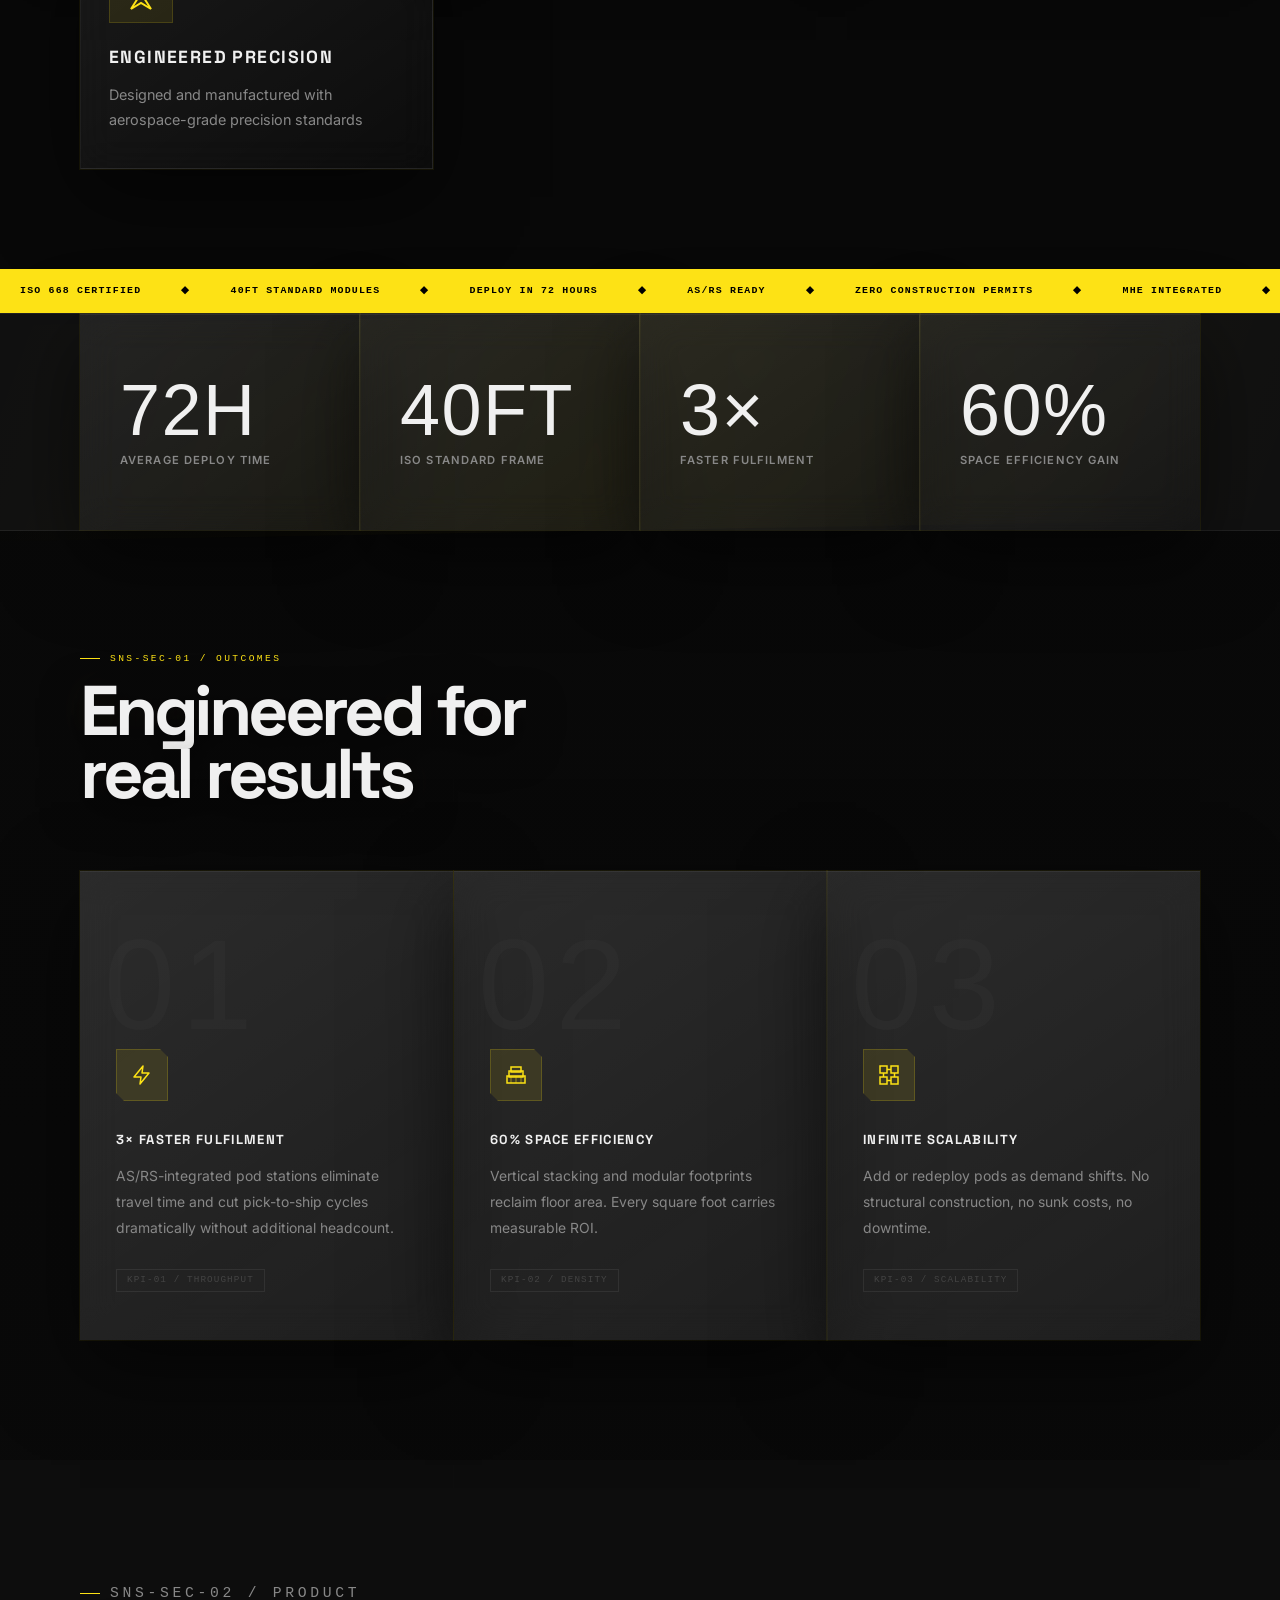
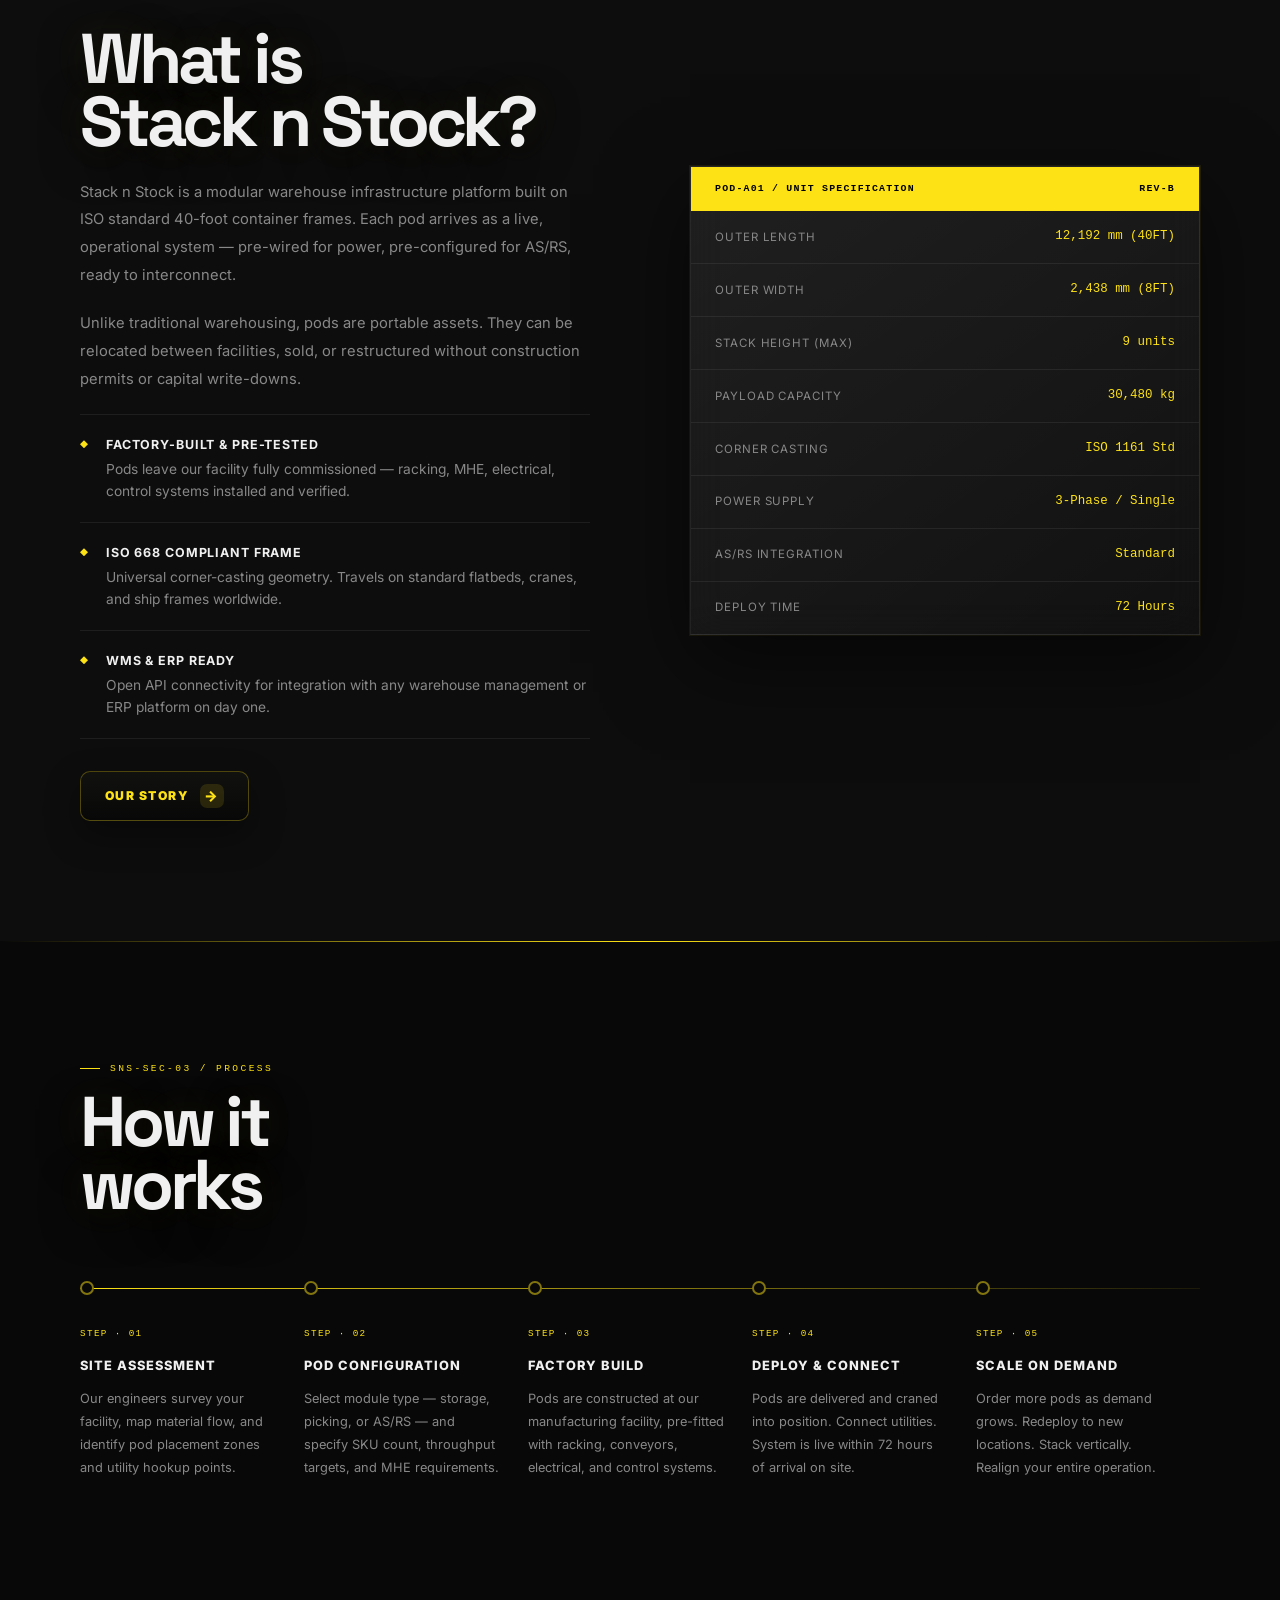
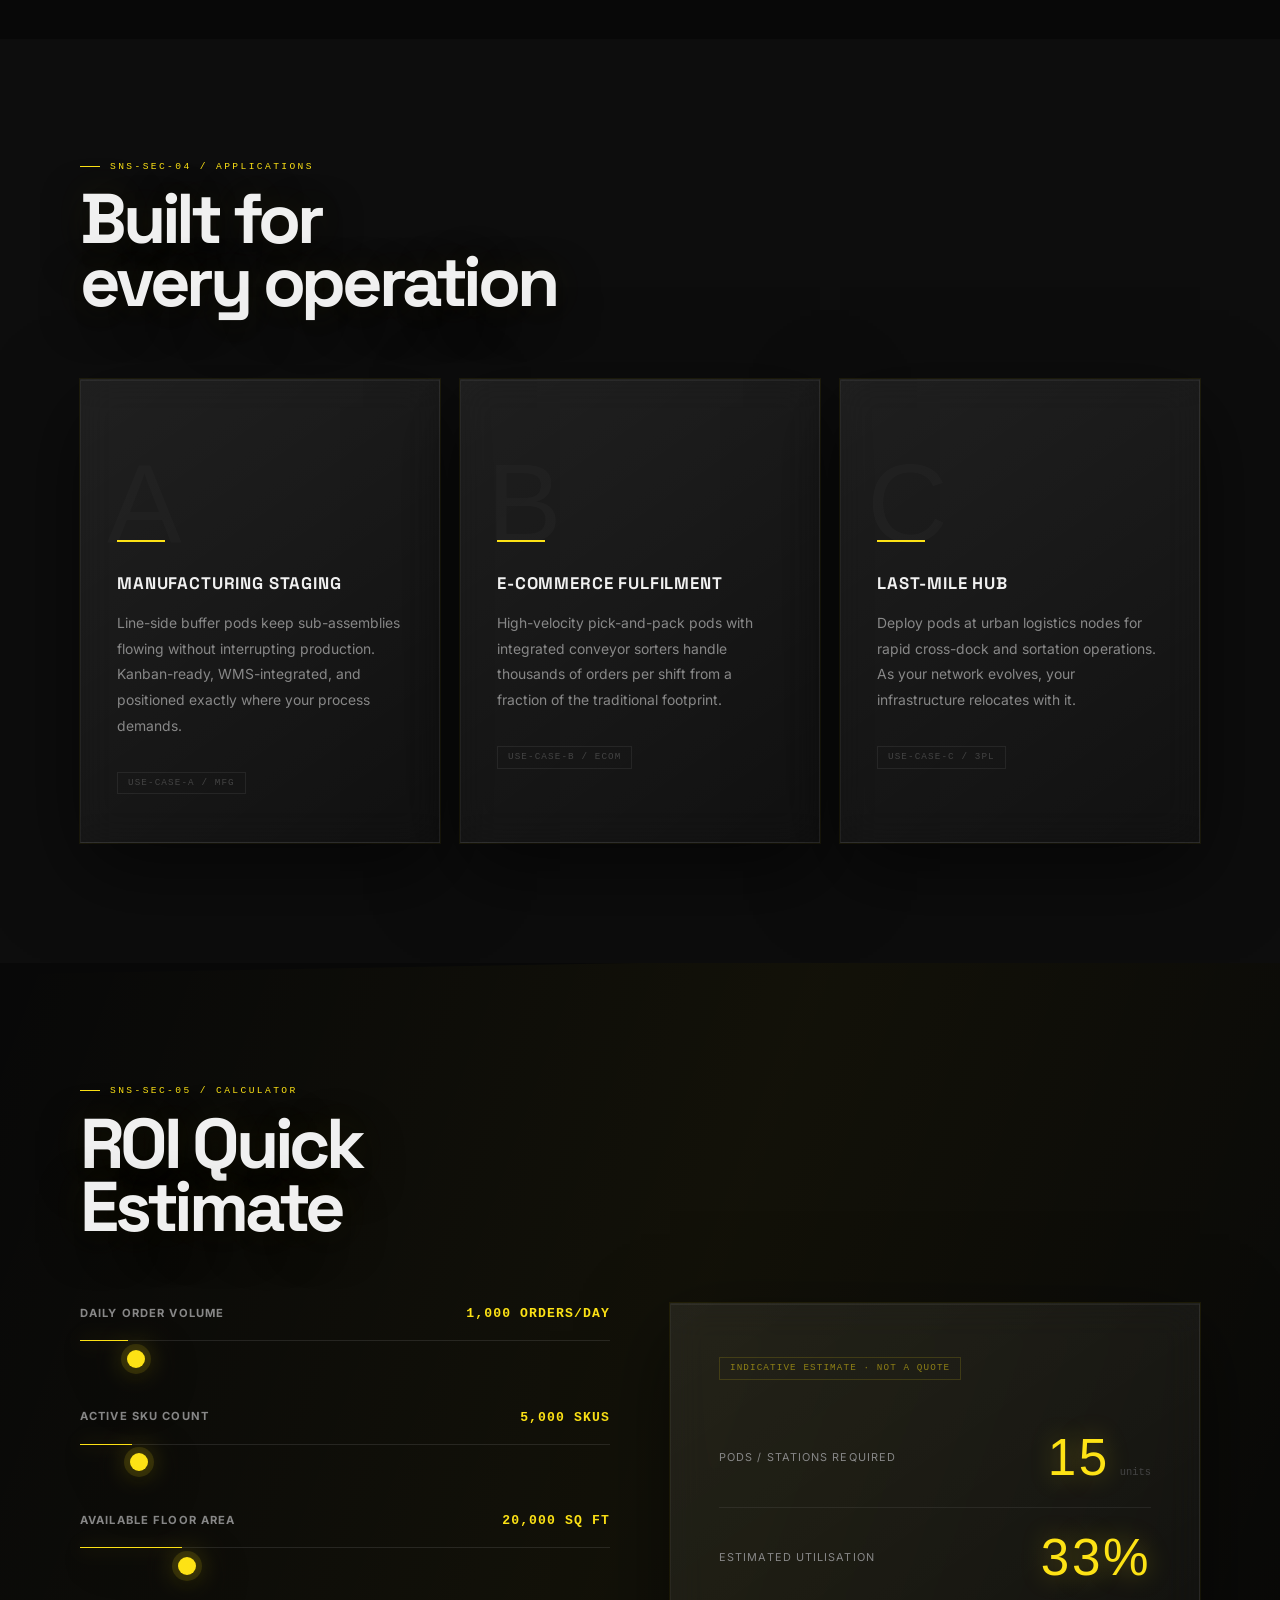
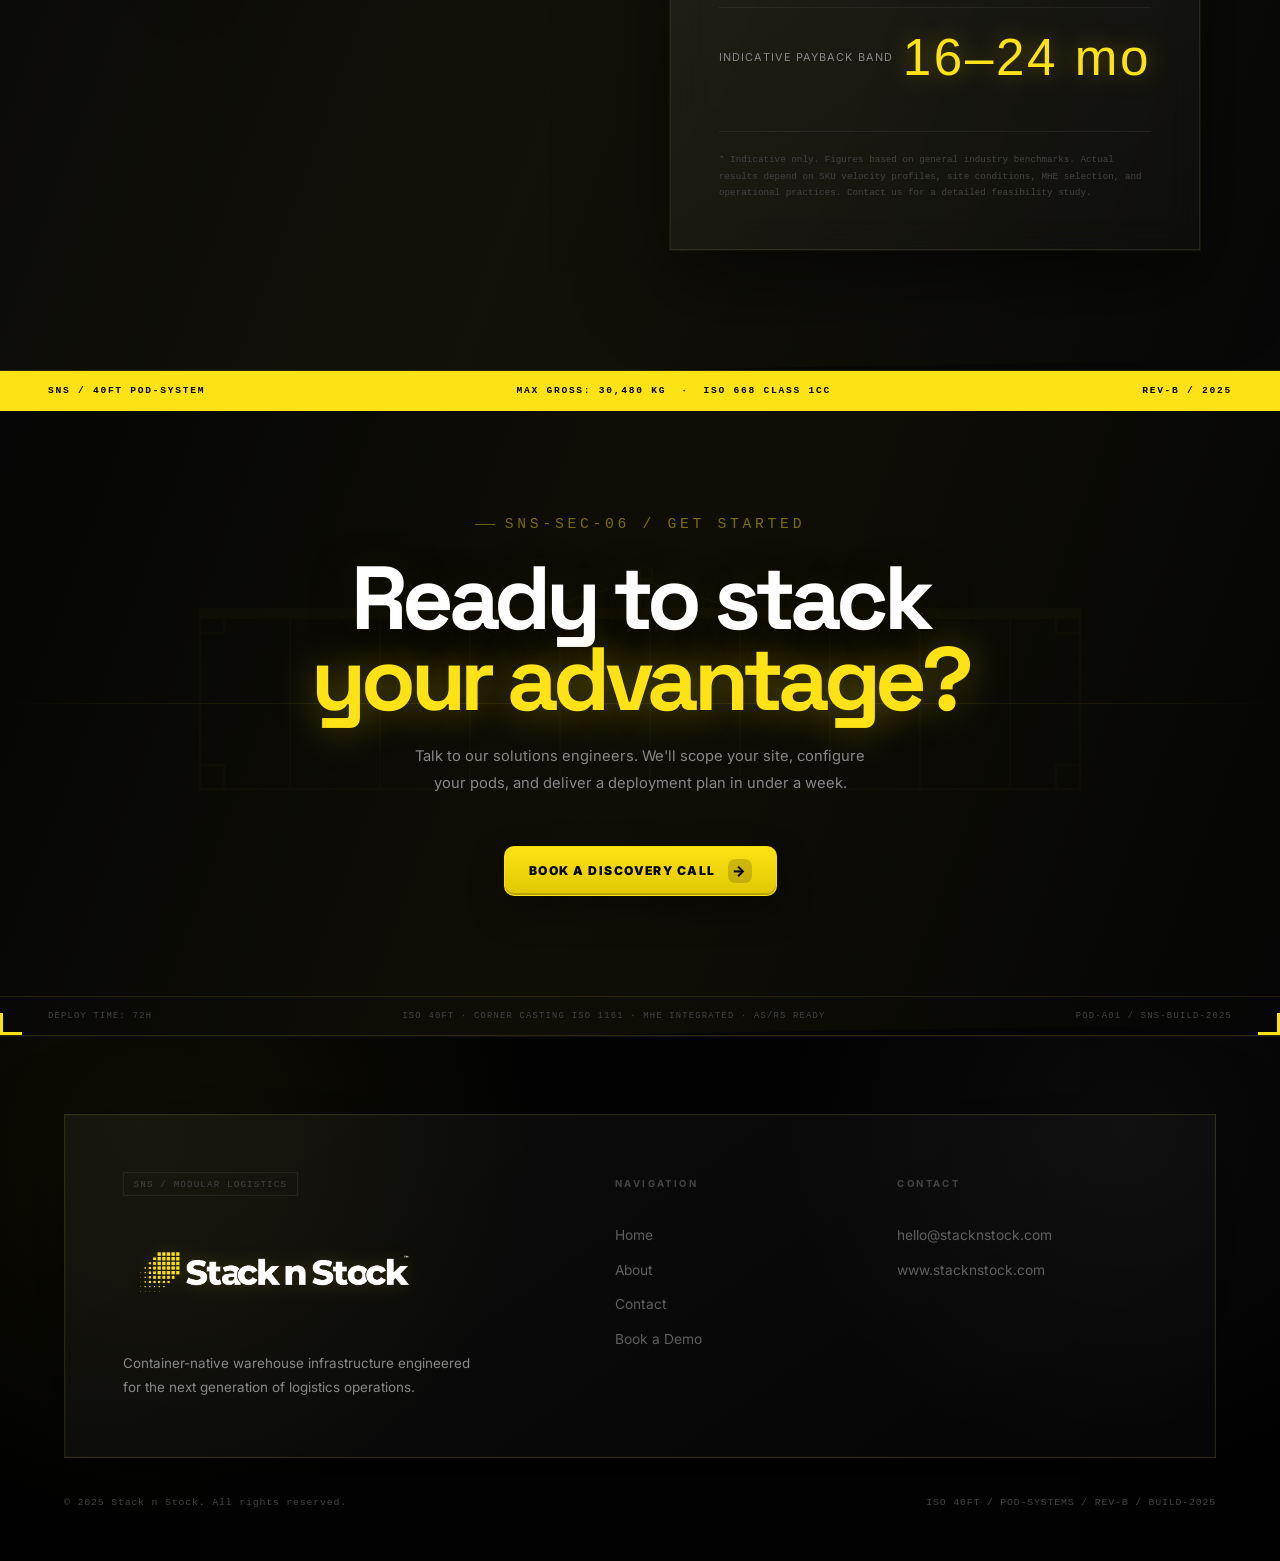
==== commit 6b65eb1c: "v1" ====
--- a/index.html
+++ b/index.html
@@ -4,11 +4,13 @@
   <head>
     <meta charset="UTF-8" />
     <meta name="viewport" content="width=device-width, initial-scale=1.0" />
+    <meta name="theme-color" content="#080808" />
     <title>Stack n Stock — Modular Container Warehouse Pods</title>
     <meta
       name="description"
       content="Container-native fulfilment pods engineered for high-velocity warehousing. Deploy in 72 hours, scale infinitely."
     />
+    <link rel="stylesheet" href="assets/css/design-framework.css" />
     <link rel="stylesheet" href="assets/css/style.css" />
   </head>
   <body>
@@ -92,425 +94,103 @@
         </div>
       </div>
 
-      <div class="hero-visual" aria-hidden="true">
-        <div class="hero-svg-wrap">
-          <svg
-            width="480"
-            height="380"
-            viewBox="0 0 480 380"
-            fill="none"
-            xmlns="http://www.w3.org/2000/svg"
-          >
-            <!-- ─ TOP CONTAINER ─ -->
-            <rect
-              x="90"
-              y="30"
-              width="300"
-              height="90"
-              fill="#0d0d0d"
-              stroke="#FDE215"
-              stroke-width="1.5"
-            />
-            <rect x="90" y="30" width="300" height="6" fill="#FDE215" />
-            <!-- ribs -->
-            <line
-              x1="150"
-              y1="36"
-              x2="150"
-              y2="120"
-              stroke="#1e1e1e"
-              stroke-width="1.5"
-            />
-            <line
-              x1="210"
-              y1="36"
-              x2="210"
-              y2="120"
-              stroke="#1e1e1e"
-              stroke-width="1.5"
-            />
-            <line
-              x1="270"
-              y1="36"
-              x2="270"
-              y2="120"
-              stroke="#1e1e1e"
-              stroke-width="1.5"
-            />
-            <line
-              x1="330"
-              y1="36"
-              x2="330"
-              y2="120"
-              stroke="#1e1e1e"
-              stroke-width="1.5"
-            />
-            <!-- corner castings -->
-            <rect x="90" y="30" width="14" height="14" fill="#FDE215" />
-            <rect x="376" y="30" width="14" height="14" fill="#FDE215" />
-            <rect x="90" y="106" width="14" height="14" fill="#FDE215" />
-            <rect x="376" y="106" width="14" height="14" fill="#FDE215" />
-            <!-- label -->
-            <text
-              x="108"
-              y="44"
-              font-family="monospace"
-              font-size="7"
-              fill="#000"
-              letter-spacing="1.2"
-            >
-              SNS-POD-A03 / AS-RS CELL
-            </text>
-            <!-- interior sketch -->
-            <rect
-              x="110"
-              y="50"
-              width="40"
-              height="55"
-              fill="none"
-              stroke="#2a2a2a"
-              stroke-width="1"
-              stroke-dasharray="3,2"
-            />
-            <rect
-              x="155"
-              y="50"
-              width="40"
-              height="55"
-              fill="none"
-              stroke="#2a2a2a"
-              stroke-width="1"
-              stroke-dasharray="3,2"
-            />
-            <line
-              x1="110"
-              y1="70"
-              x2="150"
-              y2="70"
-              stroke="#252525"
-              stroke-width="1"
-            />
-            <line
-              x1="110"
-              y1="86"
-              x2="150"
-              y2="86"
-              stroke="#252525"
-              stroke-width="1"
-            />
-            <line
-              x1="155"
-              y1="70"
-              x2="195"
-              y2="70"
-              stroke="#252525"
-              stroke-width="1"
-            />
-            <line
-              x1="155"
-              y1="86"
-              x2="195"
-              y2="86"
-              stroke="#252525"
-              stroke-width="1"
-            />
-
-            <!-- ─ MID CONTAINER ─ -->
-            <rect
-              x="50"
-              y="120"
-              width="380"
-              height="100"
-              fill="#0a0a0a"
-              stroke="#FDE215"
-              stroke-width="1.5"
-            />
-            <rect
-              x="50"
-              y="120"
-              width="380"
-              height="5"
-              fill="#FDE215"
-              opacity=".7"
-            />
-            <!-- ribs -->
-            <line
-              x1="116"
-              y1="125"
-              x2="116"
-              y2="220"
-              stroke="#1a1a1a"
-              stroke-width="1.5"
-            />
-            <line
-              x1="182"
-              y1="125"
-              x2="182"
-              y2="220"
-              stroke="#1a1a1a"
-              stroke-width="1.5"
-            />
-            <line
-              x1="248"
-              y1="125"
-              x2="248"
-              y2="220"
-              stroke="#1a1a1a"
-              stroke-width="1.5"
-            />
-            <line
-              x1="314"
-              y1="125"
-              x2="314"
-              y2="220"
-              stroke="#1a1a1a"
-              stroke-width="1.5"
-            />
-            <line
-              x1="380"
-              y1="125"
-              x2="380"
-              y2="220"
-              stroke="#1a1a1a"
-              stroke-width="1.5"
-            />
-            <!-- doors -->
-            <rect
-              x="195"
-              y="140"
-              width="45"
-              height="70"
-              fill="#0d0d0d"
-              stroke="#2a2a2a"
-              stroke-width="1"
-            />
-            <rect
-              x="242"
-              y="140"
-              width="45"
-              height="70"
-              fill="#0d0d0d"
-              stroke="#2a2a2a"
-              stroke-width="1"
-            />
-            <circle
-              cx="238"
-              cy="175"
-              r="3"
-              fill="none"
-              stroke="#FDE215"
-              stroke-width="1"
-              opacity=".6"
-            />
-            <circle
-              cx="248"
-              cy="175"
-              r="3"
-              fill="none"
-              stroke="#FDE215"
-              stroke-width="1"
-              opacity=".6"
-            />
-            <!-- corner castings -->
-            <rect x="50" y="120" width="14" height="14" fill="#FDE215" />
-            <rect x="416" y="120" width="14" height="14" fill="#FDE215" />
-            <rect x="50" y="206" width="14" height="14" fill="#FDE215" />
-            <rect x="416" y="206" width="14" height="14" fill="#FDE215" />
-            <text
-              x="68"
-              y="133"
-              font-family="monospace"
-              font-size="7"
-              fill="#FDE215"
-              opacity=".7"
-              letter-spacing="1.2"
-            >
-              SNS-POD-A02 / 40FT PICK STATION
-            </text>
-
-            <!-- ─ BOTTOM CONTAINER ─ -->
-            <rect
-              x="20"
-              y="220"
-              width="440"
-              height="120"
-              fill="#080808"
-              stroke="#FDE215"
-              stroke-width="1.5"
-            />
-            <!-- ribs -->
-            <line
-              x1="84"
-              y1="220"
-              x2="84"
-              y2="340"
-              stroke="#141414"
-              stroke-width="1.5"
-            />
-            <line
-              x1="148"
-              y1="220"
-              x2="148"
-              y2="340"
-              stroke="#141414"
-              stroke-width="1.5"
-            />
-            <line
-              x1="212"
-              y1="220"
-              x2="212"
-              y2="340"
-              stroke="#141414"
-              stroke-width="1.5"
-            />
-            <line
-              x1="276"
-              y1="220"
-              x2="276"
-              y2="340"
-              stroke="#141414"
-              stroke-width="1.5"
-            />
-            <line
-              x1="340"
-              y1="220"
-              x2="340"
-              y2="340"
-              stroke="#141414"
-              stroke-width="1.5"
-            />
-            <line
-              x1="404"
-              y1="220"
-              x2="404"
-              y2="340"
-              stroke="#141414"
-              stroke-width="1.5"
-            />
-            <!-- corner castings glowing -->
-            <rect x="20" y="220" width="16" height="16" fill="#FDE215" />
-            <rect x="444" y="220" width="16" height="16" fill="#FDE215" />
-            <rect x="20" y="324" width="16" height="16" fill="#FDE215" />
-            <rect x="444" y="324" width="16" height="16" fill="#FDE215" />
-            <text
-              x="38"
-              y="234"
-              font-family="monospace"
-              font-size="7"
-              fill="#FDE215"
-              letter-spacing="1.2"
-            >
-              SNS-POD-A01 / 40FT STORAGE / ISO 668
-            </text>
-
-            <!-- ─ DIMENSION LINES (motif 4) ─ -->
-            <line
-              x1="8"
-              y1="30"
-              x2="8"
-              y2="340"
-              stroke="#FDE215"
-              stroke-width=".5"
-              stroke-dasharray="3,3"
-              opacity=".4"
-            />
-            <line
-              x1="4"
-              y1="30"
-              x2="12"
-              y2="30"
-              stroke="#FDE215"
-              stroke-width="1.2"
-              opacity=".6"
-            />
-            <line
-              x1="4"
-              y1="340"
-              x2="12"
-              y2="340"
-              stroke="#FDE215"
-              stroke-width="1.2"
-              opacity=".6"
-            />
-            <text
-              x="-2"
-              y="192"
-              font-family="monospace"
-              font-size="7"
-              fill="#FDE215"
-              opacity=".5"
-              transform="rotate(-90,-2,192)"
-              letter-spacing=".8"
-            >
-              9.6 M HEIGHT
-            </text>
-
-            <line
-              x1="20"
-              y1="356"
-              x2="460"
-              y2="356"
-              stroke="#FDE215"
-              stroke-width=".5"
-              stroke-dasharray="3,3"
-              opacity=".4"
-            />
-            <line
-              x1="20"
-              y1="352"
-              x2="20"
-              y2="360"
-              stroke="#FDE215"
-              stroke-width="1.2"
-              opacity=".6"
-            />
-            <line
-              x1="460"
-              y1="352"
-              x2="460"
-              y2="360"
-              stroke="#FDE215"
-              stroke-width="1.2"
-              opacity=".6"
-            />
-            <text
-              x="195"
-              y="372"
-              font-family="monospace"
-              font-size="7"
-              fill="#FDE215"
-              opacity=".5"
-              letter-spacing=".8"
-            >
-              12.19 M (40FT STANDARD)
-            </text>
-
-            <!-- Glow effects -->
-            <rect
-              x="20"
-              y="220"
-              width="16"
-              height="16"
-              fill="#FDE215"
-              opacity=".6"
-              filter="blur(4px)"
-            />
-            <rect
-              x="444"
-              y="220"
-              width="16"
-              height="16"
-              fill="#FDE215"
-              opacity=".6"
-              filter="blur(4px)"
-            />
-          </svg>
+      <div class="hero-visual hero-visual-rebuilt" aria-hidden="true">
+        <div class="hero-machine" id="hero-machine">
+          <div class="machine-ambient"></div>
+          <div class="machine-floor"></div>
+
+          <div class="machine-crane">
+            <div class="machine-crane-boom"></div>
+            <div class="machine-crane-mast"></div>
+            <div class="machine-crane-head"></div>
+          </div>
+
+          <div class="machine-trolley" data-machine-trolley>
+            <div class="machine-cable" data-machine-cable></div>
+            <div class="machine-hook" data-machine-hook></div>
+            <div class="machine-spreader" data-machine-spreader></div>
+          </div>
+
+          <div class="machine-truck" data-machine-truck>
+            <div class="machine-trailer"></div>
+            <div class="machine-cab"></div>
+            <div class="machine-wheel wheel-front"></div>
+            <div class="machine-wheel wheel-rear"></div>
+          </div>
+
+          <div class="machine-container container-1" data-machine-container="1">
+            <span>SNS / CONTAINER 01</span>
+            <i></i><i></i><i></i><i></i>
+          </div>
+          <div class="machine-container container-2" data-machine-container="2">
+            <span>SNS / CONTAINER 02</span>
+            <i></i><i></i><i></i><i></i>
+          </div>
+          <div class="machine-container container-3" data-machine-container="3">
+            <span>SNS / CONTAINER 03</span>
+            <i></i><i></i><i></i><i></i>
+          </div>
         </div>
       </div>
 
       <div class="hero-scroll" aria-hidden="true">
         <span>Scroll</span>
         <div class="scroll-line"></div>
+      </div>
+    </section>
+
+    <!-- ══ CERTIFICATIONS ══ -->
+    <section class="certifications-section">
+      <div class="section-inner">
+        <p class="section-label reveal">SNS-SEC-CERT / Trust & Compliance</p>
+        <h2 class="section-title reveal d1">
+          Certified Excellence<br />in Modular Infrastructure
+        </h2>
+        <div class="certifications-grid">
+          <div class="cert-card bracket-card reveal d1">
+            <div class="cert-icon">
+              <!-- ISO Standard Icon -->
+              <svg width="48" height="48" viewBox="0 0 48 48" fill="none" xmlns="http://www.w3.org/2000/svg">
+                <circle cx="24" cy="24" r="20" stroke="#FDE215" stroke-width="2"/>
+                <text x="24" y="30" font-family="var(--mono)" font-size="10" text-anchor="middle" fill="#FDE215" font-weight="600">ISO</text>
+                <text x="24" y="36" font-family="var(--mono)" font-size="8" text-anchor="middle" fill="#FDE215">668/1CC</text>
+              </svg>
+            </div>
+            <h3>ISO 668 Certified</h3>
+            <p>All pods manufactured to international container standards for global interoperability</p>
+          </div>
+          <div class="cert-card bracket-card reveal d2">
+            <div class="cert-icon">
+              <!-- Quality Management Icon -->
+              <svg width="48" height="48" viewBox="0 0 48 48" fill="none" xmlns="http://www.w3.org/2000/svg">
+                <path d="M12 8l4 4 8-8" stroke="#FDE215" stroke-width="2" stroke-linecap="round" stroke-linejoin="round"/>
+                <path d="M4 20h16a4 4 0 010 8H4z" stroke="#FDE215" stroke-width="2" fill="none"/>
+              </svg>
+            </div>
+            <h3>Quality Assured</h3>
+            <p>Factory-built and pre-tested with comprehensive quality control protocols</p>
+          </div>
+          <div class="cert-card bracket-card reveal d3">
+            <div class="cert-icon">
+              <!-- Safety Compliance Icon -->
+              <svg width="48" height="48" viewBox="0 0 48 48" fill="none" xmlns="http://www.w3.org/2000/svg">
+                <path d="M6 12h8a2 2 0 012 2v12a2 2 0 01-2 2H6a2 2 0 01-2-2V14a2 2 0 012-2zm22 4h-8v8h8v-8zm4-8v12h4V8h-4z" stroke="#FDE215" stroke-width="2" fill="none"/>
+              </svg>
+            </div>
+            <h3>Safety Compliant</h3>
+            <p>Meet all occupational safety standards for warehouse operations</p>
+          </div>
+          <div class="cert-card bracket-card reveal d4">
+            <div class="cert-icon">
+              <!-- Engineering Excellence Icon -->
+              <svg width="48" height="48" viewBox="0 0 48 48" fill="none" xmlns="http://www.w3.org/2000/svg">
+                <polygon points="24,6 30,24 42,24 27,31 34,42 24,36 14,42 21,31 6,24 18,24" stroke="#FDE215" stroke-width="2" fill="none"/>
+              </svg>
+            </div>
+            <h3>Engineered Precision</h3>
+            <p>Designed and manufactured with aerospace-grade precision standards</p>
+          </div>
+        </div>
       </div>
     </section>
 
@@ -1063,6 +743,9 @@
       </div>
     </footer>
 
-    <script src="assets/js/main.js"></script>
+    <script src="assets/js/main.js" defer></script>
+    <script src="assets/js/immersive3d.js" defer></script>
+    <script src="assets/js/heroRebuild.js" defer></script>
+    <script src="assets/js/site3d.js" defer></script>
   </body>
-</html>+</html>
--- a/assets/css/design-framework.css
+++ b/assets/css/design-framework.css
@@ -0,0 +1,20 @@
+/* Stack n Stock Local Design Framework
+   Tokens, utilities, component primitives, and responsive helpers used by all pages. */
+:root{
+  --sns-radius-xs:6px;
+  --sns-radius-sm:10px;
+  --sns-radius-md:18px;
+  --sns-radius-lg:28px;
+  --sns-space-1:.25rem;
+  --sns-space-2:.5rem;
+  --sns-space-3:.75rem;
+  --sns-space-4:1rem;
+  --sns-space-5:1.5rem;
+  --sns-space-6:2rem;
+  --sns-space-7:3rem;
+  --sns-space-8:4rem;
+  --sns-container:min(1180px,calc(100vw - 40px));
+  --sns-ease:cubic-bezier(.22,1,.36,1);
+}
+.sns-container{width:var(--sns-container);margin-inline:auto}.sns-grid{display:grid;gap:var(--sns-space-5)}.sns-grid-2{grid-template-columns:repeat(2,minmax(0,1fr))}.sns-grid-3{grid-template-columns:repeat(3,minmax(0,1fr))}.sns-grid-4{grid-template-columns:repeat(4,minmax(0,1fr))}.sns-stack{display:flex;flex-direction:column;gap:var(--sns-space-4)}.sns-cluster{display:flex;flex-wrap:wrap;gap:var(--sns-space-3);align-items:center}.sns-surface{background:linear-gradient(145deg,rgba(255,255,255,.07),rgba(255,255,255,.018));border:1px solid rgba(255,255,255,.08);box-shadow:0 24px 70px rgba(0,0,0,.42)}.sns-depth{transform-style:preserve-3d;perspective:1000px}.sns-chip{display:inline-flex;align-items:center;gap:.45rem;border:1px solid rgba(253,226,21,.26);background:rgba(253,226,21,.08);color:#FDE215;border-radius:999px;padding:.38rem .75rem;font:700 .68rem/1 ui-monospace,SFMono-Regular,Menlo,monospace;letter-spacing:.14em;text-transform:uppercase}.sns-text-balance{text-wrap:balance}.sns-muted{color:var(--muted,#888)}.sns-glow{box-shadow:0 0 48px rgba(253,226,21,.18)}
+@media(max-width:900px){.sns-grid-2,.sns-grid-3,.sns-grid-4{grid-template-columns:1fr}.sns-container{width:min(100% - 32px,1180px)}}
--- a/assets/css/style.css
+++ b/assets/css/style.css
@@ -1,5 +1,5 @@
 /* /assets/css/style.css */
-@import url('');
+@import url('https://fonts.googleapis.com/css2?family=Inter:wght@400;500;600;700;800;900&family=Space+Grotesk:wght@500;600;700&display=swap');
 
 /* ══ TOKENS ══ */
 :root {
@@ -25,13 +25,56 @@
 
 *,*::before,*::after{box-sizing:border-box;margin:0;padding:0}
 html{scroll-behavior:smooth;font-size:16px}
-body{font-family:'Montserrat',sans-serif;background:var(--bg);color:var(--text);line-height:1.6;overflow-x:hidden;cursor:none}
+body{font-family:'Inter',system-ui,-apple-system,BlinkMacSystemFont,'Segoe UI',sans-serif;background:var(--bg);color:var(--text);line-height:1.6;overflow-x:hidden;cursor:none}
 
 /* CURSOR */
 #cursor{position:fixed;width:10px;height:10px;background:var(--yellow);border-radius:50%;pointer-events:none;z-index:9999;transform:translate(-50%,-50%);transition:width .3s,height .3s,opacity .3s;mix-blend-mode:difference}
 #cursor-ring{position:fixed;width:34px;height:34px;border:1px solid rgba(253,226,21,.45);border-radius:50%;pointer-events:none;z-index:9998;transform:translate(-50%,-50%);transition:transform .12s ease,width .3s,height .3s,opacity .3s}
 .cursor-grow{width:20px!important;height:20px!important}
 .ring-grow{width:50px!important;height:50px!important;opacity:.5}
+
+/* Enhanced focus styles for accessibility */
+:focus-visible{
+    outline: 2px solid var(--yellow);
+    outline-offset: 2px;
+}
+
+/* Refined animations for better performance and purpose */
+@keyframes glowPulse{
+    0%,100%{box-shadow:0 0 20px rgba(253,226,21,.1);}
+    50%{box-shadow:0 0 40px rgba(253,226,21,.25),0 0 80px rgba(253,226,21,.1);}
+}
+
+@keyframes float{
+    0%,100%{transform:translateY(0) rotate(0deg);}
+    33%{transform:translateY(-8px) rotate(.5deg);}
+    66%{transform:translateY(-4px) rotate(-.3deg);}
+}
+
+/* Reduce animation intensity for prefers-reduced-motion */
+@media(prefers-reduced-motion:reduce){
+    html{scroll-behavior:auto}
+    *,*::before,*::after{
+        animation-duration:.001ms!important;
+        transition-duration:.001ms!important
+    }
+    .reveal,.reveal-left,.reveal-right{
+        opacity:1!important;transform:none!important
+    }
+    /* Keep essential animations but reduce intensity */
+    #hero-canvas{animation:none!important}
+    .hero::after{animation:none!important}
+    .hero-svg-wrap{animation:none!important}
+    .scanline::after{animation:none!important}
+    .hero-scroll{animation:none!important}
+    .ticker-inner{animation:none!important}
+    .step-dot{transition:none!important}
+    .card{transition:none!important}
+    .usecase-card{transition:none!important}
+    .value-item{transition:none!important}
+    .team-card{transition:none!important}
+    .cert-card{transition:none!important}
+}
 
 /* NOISE */
 body::before{content:'';position:fixed;inset:0;background-image:url("data:image/svg+xml,%3Csvg viewBox='0 0 200 200' xmlns='http://www.w3.org/2000/svg'%3E%3Cfilter id='n'%3E%3CfeTurbulence type='fractalNoise' baseFrequency='.9' numOctaves='4' stitchTiles='stitch'/%3E%3C/filter%3E%3Crect width='100%25' height='100%25' filter='url(%23n)' opacity='1'/%3E%3C/svg%3E");opacity:.022;pointer-events:none;z-index:9990}
@@ -77,8 +120,8 @@
 /* ══ ANIMATIONS ══ */
 @keyframes fadeUp{from{opacity:0;transform:translateY(40px)}to{opacity:1;transform:translateY(0)}}
 @keyframes fadeIn{from{opacity:0}to{opacity:1}}
-@keyframes glowPulse{0%,100%{box-shadow:0 0 20px rgba(253,226,21,.1)}50%{box-shadow:0 0 60px rgba(253,226,21,.35),0 0 120px rgba(253,226,21,.1)}}
-@keyframes float{0%,100%{transform:translateY(0) rotate(0deg)}33%{transform:translateY(-10px) rotate(.8deg)}66%{transform:translateY(-5px) rotate(-.5deg)}}
+@keyframes glowPulse{0%,100%{box-shadow:0 0 20px rgba(253,226,21,.1)}50%{box-shadow:0 0 40px rgba(253,226,21,.25),0 0 80px rgba(253,226,21,.1)}}
+@keyframes float{0%,100%{transform:translateY(0) rotate(0deg)}33%{transform:translateY(-8px) rotate(.5deg)}66%{transform:translateY(-4px) rotate(-.3deg)}}
 @keyframes marqueeTicker{0%{transform:translateX(0)}100%{transform:translateX(-50%)}}
 @keyframes scanDown{0%{transform:translateY(-100%)}100%{transform:translateY(2000%)}}
 @keyframes borderPulse{0%,100%{border-color:rgba(253,226,21,.15)}50%{border-color:rgba(253,226,21,.5)}}
@@ -137,6 +180,13 @@
 .section-label{font-family:var(--mono);font-size:.6rem;letter-spacing:.25em;color:var(--yellow);text-transform:uppercase;margin-bottom:14px;display:flex;align-items:center;gap:10px}
 .section-label::before{content:'';display:block;width:20px;height:1px;background:var(--yellow);flex-shrink:0}
 .section-title{font-family:'Bebas Neue',sans-serif;font-size:clamp(3rem,5.5vw,6rem);letter-spacing:.03em;line-height:.9;color:var(--text);margin-bottom:64px}
+
+/* Ensure consistent max-width for key sections */
+.hero, .what-section, .how-section, .usecase-section, .calc-section, .story-section, .values-section, .team-section, .contact-section{
+    max-width: 1400px;
+    margin-left: auto;
+    margin-right: auto;
+}
 
 /* ISO LABEL */
 .iso-label{font-family:var(--mono);font-size:.58rem;letter-spacing:.12em;color:var(--dim);text-transform:uppercase;border:1px solid rgba(255,255,255,.07);padding:3px 10px;display:inline-block}
@@ -245,6 +295,75 @@
 .result-unit{font-size:.65rem;color:var(--dim);font-family:var(--mono);margin-left:6px}
 .calc-disclaimer{font-family:var(--mono);font-size:.58rem;color:var(--dim);margin-top:24px;line-height:1.75;border-top:1px solid var(--border);padding-top:20px}
 
+/* ══ CERTIFICATIONS ══ */
+.certifications-section{
+  background: var(--bg);
+  position: relative;
+  overflow: hidden;
+  padding: 100px 80px;
+}
+.certifications-section::before{
+  content:'';
+  position:absolute;
+  top:0;left:0;right:0;height:1px;
+  background:linear-gradient(90deg,transparent,var(--yellow),transparent);
+  z-index:0;
+}
+.certifications-section .section-inner{
+  max-width:1280px;margin:0 auto
+}
+.certifications-grid{
+  display:grid;
+  grid-template-columns:repeat(auto-fit, minmax(280px, 1fr));
+  gap:30px;
+  margin-top:40px;
+}
+.cert-card{
+  background:var(--surface);
+  border:1px solid var(--border);
+  padding:36px 28px;
+  position:relative;
+  overflow:hidden;
+  transition:border-color .4s,transform .4s cubic-bezier(.22,1,.36,1),box-shadow .4s;
+}
+.cert-card:hover{
+  border-color:rgba(253,226,21,.3);
+  transform:translateY(-6px);
+  box-shadow:0 24px 48px rgba(0,0,0,.4),0 0 20px rgba(253,226,21,.05);
+}
+.cert-icon{
+  width:64px;height:64px;
+  background:rgba(253,226,21,.08);
+  border:1px solid rgba(253,226,21,.15);
+  display:flex;align-items:center;
+  justify-content:center;
+  font-size:1.5rem;margin-bottom:20px;
+  transition:background .3s,border-color .3s,box-shadow .3s;
+}
+.cert-card:hover .cert-icon{
+  background:rgba(253,226,21,.12);
+  border-color:rgba(253,226,21,.25);
+  box-shadow:0 0 16px rgba(253,226,21,.1);
+}
+.cert-card h3{
+  font-size:1.1rem;font-weight:800;
+  text-transform:uppercase;letter-spacing:.08em;
+  margin-bottom:12px;color:var(--text);
+}
+.cert-card p{
+  color:var(--muted);font-size:.9rem;
+  line-height:1.7;
+}
+
+/* Add subtle animation to cert icons */
+@keyframes certPulse{
+  0%,100%{transform:scale(1);}
+  50%{transform:scale(1.05);}
+}
+.cert-card:hover .cert-icon{
+  animation:certPulse 1.5s ease-in-out infinite;
+}
+
 /* ══ CTA — CONTAINER AESTHETIC ══ */
 .cta-section{
   background: #050505;
@@ -392,6 +511,19 @@
 .footer-links a:hover{color:var(--yellow);padding-left:6px}
 .footer-bottom{display:flex;justify-content:space-between;align-items:center;gap:16px;flex-wrap:wrap}
 .footer-copy,.footer-iso{font-size:.62rem;color:var(--dim);font-family:var(--mono);letter-spacing:.08em}
+
+/* ══ BUTTONS ══ */
+.btn-primary{background:var(--yellow);color:#000;font-family:'Montserrat',sans-serif;font-weight:800;font-size:.7rem;letter-spacing:.15em;text-transform:uppercase;padding:18px 40px;border:none;cursor:pointer;text-decoration:none;display:inline-flex;align-items:center;gap:10px;clip-path:polygon(0 0,calc(100% - 10px) 0,100% 10px,100% 100%,10px 100%,0 calc(100% - 10px));transition:box-shadow .3s,transform .2s;position:relative;overflow:hidden}
+.btn-primary::after{content:'→';transition:transform .3s}
+.btn-primary:hover{box-shadow:var(--glow-sm);transform:translateY(-2px)}
+.btn-primary:hover::after{transform:translateX(4px)}
+.btn-ghost{background:transparent;color:var(--text);font-family:'Montserrat',sans-serif;font-weight:700;font-size:.7rem;letter-spacing:.15em;text-transform:uppercase;padding:17px 38px;border:1px solid rgba(255,255,255,.15);cursor:pointer;text-decoration:none;display:inline-flex;align-items:center;gap:10px;transition:border-color .3s,color .3s}
+.btn-ghost:hover{border-color:rgba(253,226,21,.4);color:var(--yellow)}
+.btn-black{background:#000;color:var(--yellow);font-family:'Montserrat',sans-serif;font-weight:800;font-size:.7rem;letter-spacing:.15em;text-transform:uppercase;padding:18px 40px;border:none;cursor:pointer;text-decoration:none;display:inline-flex;align-items:center;gap:10px;clip-path:polygon(0 0,calc(100% - 10px) 0,100% 100%,10px 100%,0 calc(100% - 10px));transition:box-shadow .3s,transform .2s}
+.btn-black:hover{box-shadow:0 0 30px rgba(0,0,0,.5);transform:translateY(-2px)}
+.btn-outline-y{background:transparent;color:#000;font-family:'Montserrat',sans-serif;font-weight:800;font-size:.7rem;letter-spacing:.15em;text-transform:uppercase;padding:17px 38px;border:2px solid rgba(0,0,0,.25);cursor:pointer;text-decoration:none;display:inline-flex;align-items:center;gap:10px;transition:background .3s,color .3s}
+.btn-outline-y:hover{background:rgba(0,0,0,.1)}
+a:focus-visible,button:focus-visible,input:focus-visible,textarea:focus-visible{outline:2px solid var(--yellow);outline-offset:3px}
 
 /* ══ PAGE HERO ══ */
 .page-hero{background:var(--bg);padding:calc(var(--nav-h) + 80px) 80px 80px;position:relative;overflow:hidden}
@@ -477,4 +609,1971 @@
 @media(max-width:1200px){section{padding:100px 56px}.hero{padding:calc(var(--nav-h) + 50px) 56px 60px}.team-grid{grid-template-columns:repeat(4,1fr)}.page-hero{padding:calc(var(--nav-h) + 60px) 56px 60px}footer{padding:60px 56px}.stats-band{padding:0 56px}.cta-section{padding:100px 56px}}
 @media(max-width:1024px){section{padding:80px 40px}.hero{padding:calc(var(--nav-h) + 40px) 40px 60px;grid-template-columns:1fr}.hero-visual{display:none}.hero h1{font-size:clamp(4rem,10vw,7rem)}.cards-grid{grid-template-columns:1fr 1fr}.steps-wrap{grid-template-columns:1fr 1fr 1fr}.what-grid,.story-grid{grid-template-columns:1fr;gap:60px}.calc-wrap{grid-template-columns:1fr}.values-grid{grid-template-columns:1fr 1fr}.team-grid{grid-template-columns:repeat(3,1fr)}.page-hero{padding:calc(var(--nav-h) + 50px) 40px 50px}footer{padding:50px 40px}.footer-top{grid-template-columns:1fr 1fr;gap:40px}.stats-band{padding:0 40px}.stats-inner{grid-template-columns:repeat(2,1fr)}.stat-item:nth-child(2){border-right:none}.usecases-grid{grid-template-columns:1fr 1fr}.cta-section{padding:100px 40px}}
 @media(max-width:768px){section{padding:64px 24px}.hero{padding:calc(var(--nav-h) + 32px) 24px 48px}.cards-grid{grid-template-columns:1fr}.steps-wrap{grid-template-columns:1fr 1fr}.contact-wrap{grid-template-columns:1fr;gap:48px}.values-grid{grid-template-columns:1fr}.team-grid{grid-template-columns:repeat(2,1fr)}.page-hero{padding:calc(var(--nav-h) + 32px) 24px 40px}footer{padding:40px 24px}.footer-top{grid-template-columns:1fr;gap:32px}.stats-band{padding:0 24px}.stats-inner{grid-template-columns:1fr 1fr}.usecases-grid{grid-template-columns:1fr}.cta-section{padding:80px 24px}.calc-results{padding:32px}#cursor,#cursor-ring{display:none}body{cursor:auto}}
-@media(max-width:480px){.steps-wrap{grid-template-columns:1fr}.team-grid{grid-template-columns:1fr 1fr}.stats-inner{grid-template-columns:1fr}.stat-item{border-right:none;border-bottom:1px solid var(--border)}}+@media(max-width:480px){.steps-wrap{grid-template-columns:1fr}.team-grid{grid-template-columns:1fr 1fr}.stats-inner{grid-template-columns:1fr}.stat-item{border-right:none;border-bottom:1px solid var(--border)}}
+
+/* ══ 2026 REBUILD: DESIGN-SYSTEM + EXTREME 3D EFFECTS ══ */
+:root{
+  --font-display:'Space Grotesk','Inter',system-ui,sans-serif;
+  --depth-shadow:0 28px 80px rgba(0,0,0,.55),0 0 0 1px rgba(253,226,21,.08),inset 0 1px 0 rgba(255,255,255,.06);
+  --depth-shadow-hot:0 34px 110px rgba(0,0,0,.72),0 0 55px rgba(253,226,21,.22),inset 0 1px 0 rgba(255,255,255,.12);
+  --glass:linear-gradient(145deg,rgba(255,255,255,.08),rgba(255,255,255,.018));
+  --grid-glow:rgba(253,226,21,.12);
+}
+body{background:radial-gradient(circle at 70% 12%,rgba(253,226,21,.08),transparent 28rem),linear-gradient(180deg,#060606 0%,#0a0a0a 46%,#050505 100%);}
+body.sns-3d-ready::after{content:'';position:fixed;inset:-20%;pointer-events:none;z-index:-1;background:conic-gradient(from calc(var(--scroll-depth,0)*80deg) at 50% 50%,transparent,rgba(253,226,21,.055),transparent 28%,rgba(255,255,255,.035),transparent 58%);filter:blur(60px);opacity:.75;transform:translate3d(0,0,0)}
+.hero{perspective:1400px;isolation:isolate;background:radial-gradient(circle at 73% 48%,rgba(253,226,21,.12),transparent 34rem),linear-gradient(135deg,#070707,#0b0b0b 46%,#020202)}
+.hero-content{transform:translateZ(42px)}
+.hero h1,.section-title,.cta-inner h2{font-family:var(--font-display);letter-spacing:-.06em;text-shadow:0 12px 42px rgba(0,0,0,.75),0 0 36px rgba(253,226,21,.08)}
+.hero h1 span span{background:linear-gradient(110deg,#fff 0%,#fff7a5 38%,#FDE215 54%,#fff 72%);background-size:220% auto;-webkit-background-clip:text;background-clip:text;color:transparent;animation:shimmer 7s linear infinite}
+.hero-visual{perspective:1100px;transform-style:preserve-3d;filter:drop-shadow(0 38px 60px rgba(0,0,0,.7))}
+.hero-svg-wrap{position:relative;transform-style:preserve-3d;transform:rotateX(58deg) rotateZ(-28deg) rotateY(0deg) translateZ(20px);animation:podOrbit 8s ease-in-out infinite;will-change:transform}
+.hero-svg-wrap::before{content:'';position:absolute;inset:12% 4% -16% 4%;background:radial-gradient(ellipse,rgba(253,226,21,.26),rgba(253,226,21,.05) 42%,transparent 72%);filter:blur(22px);transform:translateZ(-80px) rotateX(70deg);opacity:.9}
+.hero-svg-wrap svg{filter:drop-shadow(0 0 18px rgba(253,226,21,.28));transform:translateZ(70px)}
+@keyframes podOrbit{0%,100%{transform:rotateX(58deg) rotateZ(-28deg) rotateY(-3deg) translate3d(0,0,20px)}50%{transform:rotateX(62deg) rotateZ(-24deg) rotateY(8deg) translate3d(0,-22px,58px)}}
+.hero::before{background-image:linear-gradient(var(--grid-glow) 1px,transparent 1px),linear-gradient(90deg,var(--grid-glow) 1px,transparent 1px);background-size:72px 72px;mask-image:linear-gradient(to bottom,transparent,black 18%,black 76%,transparent)}
+#hero-canvas{mix-blend-mode:screen;opacity:.95!important;filter:saturate(1.2) contrast(1.05)}
+.navbar{box-shadow:0 18px 45px rgba(0,0,0,.38)}
+.nav-logo{object-fit:contain;filter:drop-shadow(0 0 10px rgba(253,226,21,.16))}
+.btn-primary,.btn-ghost,.btn-black,.nav-cta{transform-style:preserve-3d;will-change:transform;box-shadow:0 18px 44px rgba(0,0,0,.35)}
+.btn-primary::before,.btn-ghost::before,.btn-black::before,.nav-cta::before{content:'';position:absolute;inset:0;background:linear-gradient(115deg,transparent,rgba(255,255,255,.26),transparent);transform:translateX(-130%);transition:transform .65s ease;pointer-events:none}
+.btn-primary:hover::before,.btn-ghost:hover::before,.btn-black:hover::before,.nav-cta:hover::before{transform:translateX(130%)}
+.bracket-card,.card,.usecase-card,.cert-card,.team-card,.value-item,.calc-result,.contact-card{position:relative;transform-style:preserve-3d;background:var(--glass);box-shadow:var(--depth-shadow);backdrop-filter:blur(18px) saturate(1.25);-webkit-backdrop-filter:blur(18px) saturate(1.25);overflow:hidden;transition:transform .35s cubic-bezier(.22,1,.36,1),box-shadow .35s,border-color .35s,background .35s}
+.bracket-card::before,.card::before,.usecase-card::before,.cert-card::before,.team-card::before,.value-item::before,.calc-result::before,.contact-card::before{content:'';position:absolute;inset:-1px;background:radial-gradient(circle at var(--mx,50%) var(--my,30%),rgba(253,226,21,.22),transparent 30%);opacity:0;transition:opacity .3s;pointer-events:none;z-index:0}
+.bracket-card > *,.card > *,.usecase-card > *,.cert-card > *,.team-card > *,.value-item > *,.calc-result > *,.contact-card > *{position:relative;z-index:1}
+.sns-tilt-ready:hover{transform:perspective(900px) rotateX(var(--tilt-x,0deg)) rotateY(var(--tilt-y,0deg)) translate3d(0,-8px,28px);box-shadow:var(--depth-shadow-hot);border-color:rgba(253,226,21,.38)}
+.sns-tilt-ready:hover::before{opacity:1}
+.card h3,.usecase-card h3,.cert-card h3,.team-card h3,.value-item h3{font-family:var(--font-display)}
+.stats-band,.ticker,.calc-section,.cta-section{position:relative;isolation:isolate}
+.stats-band::before,.calc-section::before,.cta-section::before{content:'';position:absolute;inset:0;background:linear-gradient(110deg,transparent,rgba(253,226,21,.045),transparent);pointer-events:none;transform:skewY(-1deg);z-index:-1}
+.range-wrap{filter:drop-shadow(0 12px 24px rgba(0,0,0,.32))}
+.range-fill{box-shadow:0 0 18px rgba(253,226,21,.45),0 0 44px rgba(253,226,21,.14)}
+input[type='range']::-webkit-slider-thumb{box-shadow:0 0 0 6px rgba(253,226,21,.12),0 12px 24px rgba(0,0,0,.5),0 0 28px rgba(253,226,21,.55)!important}
+input[type='range']::-moz-range-thumb{box-shadow:0 0 0 6px rgba(253,226,21,.12),0 12px 24px rgba(0,0,0,.5),0 0 28px rgba(253,226,21,.55)!important}
+.footer-top{background:linear-gradient(145deg,rgba(255,255,255,.05),rgba(255,255,255,.015));border:1px solid var(--border);box-shadow:var(--depth-shadow)}
+@media(max-width:980px){.hero{grid-template-columns:1fr;padding-left:28px;padding-right:28px}.hero-svg-wrap{transform:rotateX(54deg) rotateZ(-22deg) scale(.86)}.hero-visual{min-height:360px}}
+@media(max-width:768px){body{cursor:auto}#cursor,#cursor-ring{display:none}.hero{min-height:auto}.sns-tilt-ready:hover{transform:translateY(-4px)}}
+@media(prefers-reduced-motion:reduce){.hero-svg-wrap,.hero h1 span span{animation:none!important}.sns-tilt-ready:hover{transform:none!important}}
+
+/* Home hero full container-scene redesign */
+.hero{
+  max-width:none!important;
+  min-height:100svh;
+  grid-template-columns:minmax(360px,.74fr) minmax(560px,1.16fr);
+  padding:calc(var(--nav-h) + 52px) clamp(28px,5vw,86px) 64px;
+  gap:clamp(32px,5vw,86px);
+  background:
+    radial-gradient(circle at 78% 46%,rgba(253,226,21,.2),transparent 25rem),
+    radial-gradient(circle at 22% 22%,rgba(255,255,255,.055),transparent 20rem),
+    linear-gradient(145deg,#050505 0%,#10100c 46%,#030303 100%)!important;
+}
+.hero::after{
+  left:68%;
+  width:min(820px,62vw);
+  height:min(820px,62vw);
+  background:radial-gradient(circle,rgba(253,226,21,.13) 0%,rgba(253,226,21,.035) 38%,transparent 70%);
+}
+.hero-content{
+  max-width:620px;
+  padding:24px 0 24px clamp(0px,1vw,18px);
+}
+.hero-eyebrow{
+  width:max-content;
+  max-width:100%;
+  padding:10px 14px;
+  border:1px solid rgba(253,226,21,.26);
+  background:linear-gradient(135deg,rgba(253,226,21,.1),rgba(255,255,255,.025));
+  box-shadow:0 20px 60px rgba(0,0,0,.28),inset 0 0 24px rgba(253,226,21,.035);
+  clip-path:polygon(0 0,calc(100% - 14px) 0,100% 14px,100% 100%,14px 100%,0 calc(100% - 14px));
+}
+.hero h1{
+  font-size:clamp(5.2rem,8.6vw,11.5rem);
+  max-width:820px;
+}
+.hero-sub{
+  max-width:560px;
+  font-size:clamp(.95rem,1.05vw,1.08rem);
+  color:#b6b6a8;
+}
+.hero-visual{
+  min-height:min(710px,76vh);
+  align-items:center;
+  justify-content:center;
+  overflow:visible;
+}
+.hero-stage{
+  position:relative;
+  width:min(760px,100%);
+  aspect-ratio:1.04/1;
+  min-height:560px;
+  transform-style:preserve-3d;
+  perspective:1500px;
+  border:1px solid rgba(253,226,21,.24);
+  border-radius:32px;
+  background:
+    linear-gradient(145deg,rgba(255,255,255,.09),rgba(255,255,255,.018) 46%,rgba(253,226,21,.04)),
+    radial-gradient(circle at 50% 46%,rgba(253,226,21,.16),transparent 38%);
+  box-shadow:
+    0 45px 120px rgba(0,0,0,.72),
+    inset 0 0 0 1px rgba(255,255,255,.045),
+    inset 0 0 90px rgba(253,226,21,.045);
+  overflow:hidden;
+  animation:stageFloat 9s ease-in-out infinite;
+}
+.hero-stage::before,
+.hero-stage::after{
+  content:'';
+  position:absolute;
+  pointer-events:none;
+  z-index:1;
+}
+.hero-stage::before{
+  inset:18px;
+  border:1px solid rgba(253,226,21,.15);
+  border-radius:24px;
+  background:
+    linear-gradient(90deg,rgba(253,226,21,.12) 1px,transparent 1px),
+    linear-gradient(rgba(253,226,21,.09) 1px,transparent 1px);
+  background-size:54px 54px;
+  mask-image:radial-gradient(circle at 52% 52%,black 0%,black 56%,transparent 83%);
+}
+.hero-stage::after{
+  inset:0;
+  background:linear-gradient(115deg,transparent 0 32%,rgba(255,255,255,.085) 44%,transparent 58% 100%);
+  transform:translateX(-50%);
+  animation:stageSweep 7.5s ease-in-out infinite;
+  mix-blend-mode:screen;
+}
+.hero-stage-header{
+  position:absolute;
+  top:20px;
+  left:22px;
+  right:22px;
+  z-index:5;
+  display:flex;
+  justify-content:space-between;
+  gap:18px;
+  font-family:var(--mono);
+  font-size:.62rem;
+  letter-spacing:.16em;
+  color:rgba(253,226,21,.86);
+  text-transform:uppercase;
+  padding-bottom:14px;
+  border-bottom:1px solid rgba(253,226,21,.16);
+}
+.hero-grid-floor{
+  position:absolute;
+  left:50%;
+  bottom:7%;
+  z-index:1;
+  width:88%;
+  height:42%;
+  transform:translateX(-50%) rotateX(66deg) rotateZ(-18deg);
+  transform-origin:center bottom;
+  background:
+    linear-gradient(90deg,rgba(253,226,21,.22) 1px,transparent 1px),
+    linear-gradient(rgba(253,226,21,.19) 1px,transparent 1px),
+    radial-gradient(ellipse at center,rgba(253,226,21,.15),transparent 66%);
+  background-size:46px 46px,46px 46px,100% 100%;
+  filter:drop-shadow(0 0 28px rgba(253,226,21,.24));
+  opacity:.8;
+}
+.hero-stage .hero-svg-wrap{
+  position:absolute;
+  z-index:4;
+  left:50%;
+  top:51%;
+  width:min(640px,88%);
+  transform:translate(-50%,-50%) rotateX(56deg) rotateZ(-24deg) rotateY(8deg) translateZ(72px);
+  animation:podShowcase 8.5s ease-in-out infinite!important;
+  filter:drop-shadow(0 42px 70px rgba(0,0,0,.86));
+}
+.hero-stage .hero-svg-wrap svg{
+  width:100%;
+  height:auto;
+  transform:none;
+  filter:drop-shadow(0 0 28px rgba(253,226,21,.34));
+}
+.hero-orbit-ring{
+  position:absolute;
+  z-index:2;
+  left:50%;
+  top:52%;
+  border:1px solid rgba(253,226,21,.22);
+  border-radius:50%;
+  transform-style:preserve-3d;
+  box-shadow:0 0 36px rgba(253,226,21,.08),inset 0 0 24px rgba(253,226,21,.04);
+}
+.ring-a{width:72%;height:27%;transform:translate(-50%,-50%) rotateX(70deg) rotateZ(-16deg);animation:orbitPulse 4.5s ease-in-out infinite}
+.ring-b{width:90%;height:38%;transform:translate(-50%,-48%) rotateX(68deg) rotateZ(14deg);animation:orbitPulse 5.7s ease-in-out infinite reverse}
+.ring-c{width:52%;height:18%;transform:translate(-50%,-44%) rotateX(72deg) rotateZ(42deg);border-style:dashed;animation:orbitSpin 14s linear infinite}
+.hero-hud-panel{
+  position:absolute;
+  z-index:6;
+  min-width:142px;
+  padding:14px 16px;
+  border:1px solid rgba(253,226,21,.24);
+  background:linear-gradient(145deg,rgba(5,5,5,.82),rgba(33,31,13,.54));
+  backdrop-filter:blur(18px) saturate(1.2);
+  -webkit-backdrop-filter:blur(18px) saturate(1.2);
+  box-shadow:0 18px 44px rgba(0,0,0,.5),0 0 30px rgba(253,226,21,.08);
+  clip-path:polygon(0 0,calc(100% - 12px) 0,100% 12px,100% 100%,12px 100%,0 calc(100% - 12px));
+}
+.hero-hud-panel span,
+.hero-hud-panel em{display:block;font-family:var(--mono);font-style:normal;text-transform:uppercase;letter-spacing:.13em;font-size:.55rem;color:rgba(255,255,255,.48)}
+.hero-hud-panel strong{display:block;font-family:var(--font-display,'Inter',sans-serif);font-size:2rem;line-height:.95;color:var(--yellow);margin:8px 0 5px;text-shadow:0 0 24px rgba(253,226,21,.34)}
+.panel-capacity{left:5%;top:22%;animation:hudFloat 5.4s ease-in-out infinite}
+.panel-deploy{right:5%;top:31%;animation:hudFloat 6.1s ease-in-out infinite reverse}
+.panel-layer{left:12%;bottom:12%;animation:hudFloat 5.8s ease-in-out infinite .45s}
+.hero-cargo{
+  position:absolute;
+  z-index:3;
+  width:42px;
+  height:42px;
+  transform-style:preserve-3d;
+  background:rgba(253,226,21,.13);
+  border:1px solid rgba(253,226,21,.52);
+  box-shadow:0 0 24px rgba(253,226,21,.18);
+  animation:cargoDrift 7s ease-in-out infinite;
+}
+.hero-cargo::before,
+.hero-cargo::after{content:'';position:absolute;background:rgba(253,226,21,.08);border:1px solid rgba(253,226,21,.28)}
+.hero-cargo::before{inset:0;transform:translate3d(12px,-12px,-18px) skewY(-36deg);transform-origin:left bottom}
+.hero-cargo::after{inset:0;transform:translate3d(24px,-24px,-36px) skewX(-48deg);transform-origin:left top}
+.cube-1{left:16%;top:56%;animation-delay:0s}.cube-2{right:17%;bottom:25%;transform:scale(.78);animation-delay:-2.2s}.cube-3{right:24%;top:17%;transform:scale(.58);animation-delay:-4s}
+.hero-beacon{position:absolute;z-index:2;width:10px;height:10px;border-radius:50%;background:var(--yellow);box-shadow:0 0 0 8px rgba(253,226,21,.08),0 0 34px rgba(253,226,21,.8);animation:beaconPulse 2.2s ease-in-out infinite}
+.beacon-a{left:24%;top:31%}.beacon-b{right:27%;bottom:18%;animation-delay:1s}
+@keyframes stageFloat{0%,100%{transform:translateY(0) rotateX(0deg) rotateY(0deg)}50%{transform:translateY(-12px) rotateX(1.2deg) rotateY(-1.5deg)}}
+@keyframes stageSweep{0%,42%{transform:translateX(-80%)}58%,100%{transform:translateX(78%)}}
+@keyframes podShowcase{0%,100%{transform:translate(-50%,-50%) rotateX(56deg) rotateZ(-24deg) rotateY(7deg) translateZ(72px)}50%{transform:translate(-50%,-55%) rotateX(60deg) rotateZ(-19deg) rotateY(-8deg) translateZ(104px)}}
+@keyframes orbitPulse{0%,100%{opacity:.55;filter:drop-shadow(0 0 4px rgba(253,226,21,.12))}50%{opacity:1;filter:drop-shadow(0 0 18px rgba(253,226,21,.34))}}
+@keyframes orbitSpin{to{transform:translate(-50%,-44%) rotateX(72deg) rotateZ(402deg)}}
+@keyframes hudFloat{0%,100%{transform:translate3d(0,0,42px)}50%{transform:translate3d(0,-12px,70px)}}
+@keyframes cargoDrift{0%,100%{translate:0 0;rotate:0deg;opacity:.65}50%{translate:12px -18px;rotate:8deg;opacity:1}}
+@keyframes beaconPulse{0%,100%{opacity:.45;transform:scale(.82)}50%{opacity:1;transform:scale(1.15)}}
+@media(max-width:1160px){
+  .hero{grid-template-columns:1fr;min-height:auto;padding-bottom:58px}
+  .hero-content{max-width:880px}
+  .hero-visual{display:flex!important;min-height:620px;width:100%}
+  .hero-stage{width:min(760px,100%)}
+}
+@media(max-width:720px){
+  .hero{padding:calc(var(--nav-h) + 28px) 18px 42px}
+  .hero-eyebrow{font-size:.52rem;letter-spacing:.11em}
+  .hero h1{font-size:clamp(4rem,23vw,6.5rem)}
+  .hero-visual{min-height:430px}
+  .hero-stage{min-height:420px;border-radius:22px}
+  .hero-stage-header{font-size:.48rem;left:14px;right:14px;top:14px}
+  .hero-stage .hero-svg-wrap{width:105%;top:55%}
+  .hero-hud-panel{transform:scale(.78);transform-origin:center;min-width:124px;padding:11px 12px}
+  .hero-hud-panel strong{font-size:1.45rem}
+  .panel-capacity{left:2%;top:18%}.panel-deploy{right:1%;top:29%}.panel-layer{left:5%;bottom:8%}
+  .hero-cargo{width:28px;height:28px}.cube-3{display:none}
+}
+@media(prefers-reduced-motion:reduce){
+  .hero-stage,.hero-stage::after,.hero-stage .hero-svg-wrap,.hero-orbit-ring,.hero-hud-panel,.hero-cargo,.hero-beacon{animation:none!important}
+}
+
+/* Footer alignment correction - unified contained layout */
+footer{
+  padding:clamp(48px,6vw,84px) clamp(24px,5vw,86px) clamp(34px,4vw,56px)!important;
+  background:
+    radial-gradient(circle at 12% 20%,rgba(253,226,21,.055),transparent 24rem),
+    radial-gradient(circle at 88% 18%,rgba(255,255,255,.035),transparent 22rem),
+    #020202!important;
+}
+.footer-top,
+.footer-bottom{
+  width:min(100%,1860px);
+  margin-inline:auto!important;
+}
+.footer-top{
+  display:grid!important;
+  grid-template-columns:minmax(320px,1.35fr) minmax(180px,.6fr) minmax(260px,.8fr)!important;
+  align-items:start!important;
+  gap:clamp(44px,8vw,150px)!important;
+  padding:clamp(34px,4.5vw,64px)!important;
+  margin-bottom:clamp(28px,3vw,44px)!important;
+  min-height:auto!important;
+  background:linear-gradient(145deg,rgba(255,255,255,.045),rgba(255,255,255,.012))!important;
+  border:1px solid rgba(253,226,21,.13)!important;
+  box-shadow:0 30px 90px rgba(0,0,0,.42),inset 0 0 0 1px rgba(255,255,255,.025)!important;
+}
+.footer-top > div{
+  min-width:0;
+  align-self:start!important;
+}
+.footer-top > div:first-child{
+  display:flex;
+  flex-direction:column;
+  align-items:flex-start;
+}
+.footer-top .iso-label,
+.footer-col h4{
+  min-height:24px;
+  display:flex;
+  align-items:center;
+  margin:0 0 30px!important;
+  line-height:1;
+}
+footer .nav-logo{
+  width:min(480px,100%)!important;
+  height:auto!important;
+  max-height:92px!important;
+  object-fit:contain!important;
+  object-position:left center!important;
+  display:block!important;
+  margin:0 0 34px!important;
+}
+.footer-tagline{
+  max-width:360px!important;
+  margin:0!important;
+  line-height:1.75!important;
+}
+.footer-links{
+  margin:0!important;
+  padding:0!important;
+  gap:16px!important;
+}
+.footer-links a{
+  line-height:1.35!important;
+}
+.footer-bottom{
+  display:flex!important;
+  justify-content:space-between!important;
+  align-items:center!important;
+  padding-inline:0!important;
+}
+.footer-copy,.footer-iso{
+  line-height:1.4!important;
+  white-space:normal!important;
+}
+@media(max-width:980px){
+  .footer-top{
+    grid-template-columns:1fr 1fr!important;
+    gap:44px!important;
+  }
+  .footer-top > div:first-child{
+    grid-column:1 / -1;
+  }
+}
+@media(max-width:640px){
+  footer{padding:42px 20px 32px!important;}
+  .footer-top{
+    grid-template-columns:1fr!important;
+    padding:28px 22px!important;
+    gap:30px!important;
+  }
+  .footer-top .iso-label,
+  .footer-col h4{
+    margin-bottom:18px!important;
+  }
+  footer .nav-logo{
+    width:min(330px,100%)!important;
+    margin-bottom:22px!important;
+  }
+  .footer-bottom{
+    align-items:flex-start!important;
+    gap:10px!important;
+  }
+}
+
+/* Hero production loop: infinity fall -> stack -> crane lift -> truck dispatch */
+#hero-canvas{display:none!important}
+.logistics-loop-scene{
+  --loop:22s;
+  --container-w:min(300px,42vw);
+  --container-h:64px;
+  --stack-left:18%;
+  --truck-left:61%;
+  --bottom-y:57%;
+  --mid-y:45%;
+  --top-y:33%;
+  isolation:isolate;
+}
+.logistics-loop-scene .hero-stage-header{z-index:30}
+.logistics-loop-scene .loop-horizon{
+  position:absolute;inset:18% 8% 26%;z-index:0;pointer-events:none;
+  background:radial-gradient(ellipse at 44% 64%,rgba(253,226,21,.16),transparent 44%),linear-gradient(180deg,transparent 0 72%,rgba(253,226,21,.06) 72% 73%,transparent 74%);
+  opacity:.85;
+}
+.logistics-loop-scene .hero-grid-floor{bottom:3%;height:36%;opacity:.58;z-index:0}
+.container-stack-zone{position:absolute;inset:0;z-index:12;transform-style:preserve-3d}
+.pod-container{
+  position:absolute;left:var(--stack-left);top:-52%;width:var(--container-w);height:var(--container-h);
+  transform-style:preserve-3d;opacity:0;will-change:top,left,transform,opacity,filter;
+  border:1px solid rgba(253,226,21,.74);border-radius:5px;
+  background:
+    linear-gradient(90deg,rgba(253,226,21,.92) 0 4px,transparent 4px 14px,rgba(255,255,255,.045) 14px 16px,transparent 16px 32px),
+    repeating-linear-gradient(90deg,rgba(255,255,255,.05) 0 2px,transparent 2px 32px),
+    linear-gradient(180deg,#17170f,#080808 55%,#11110c);
+  box-shadow:0 24px 48px rgba(0,0,0,.7),0 0 30px rgba(253,226,21,.16),inset 0 0 0 1px rgba(255,255,255,.055);
+}
+.pod-container::before,
+.pod-container::after{content:'';position:absolute;pointer-events:none}
+.pod-container::before{
+  left:14px;right:-19px;top:-15px;height:15px;transform:skewX(-52deg);transform-origin:left bottom;
+  background:linear-gradient(90deg,rgba(253,226,21,.38),rgba(255,255,255,.08),rgba(253,226,21,.18));
+  border:1px solid rgba(253,226,21,.32);border-bottom:0;border-radius:4px 4px 0 0;
+}
+.pod-container::after{
+  top:-1px;right:-20px;width:20px;height:100%;transform:skewY(-38deg);transform-origin:left top;
+  background:linear-gradient(180deg,#0a0a08,#1d1c10 45%,#070707);border:1px solid rgba(253,226,21,.32);border-left:0;
+}
+.pod-container span{position:absolute;left:16px;top:11px;font-family:var(--mono);font-size:.58rem;letter-spacing:.14em;color:rgba(253,226,21,.9);text-shadow:0 0 18px rgba(253,226,21,.48)}
+.pod-container i{position:absolute;top:8px;bottom:8px;width:1px;background:rgba(253,226,21,.32);box-shadow:0 0 10px rgba(253,226,21,.18)}
+.pod-container i:nth-of-type(1){left:24%}.pod-container i:nth-of-type(2){left:43%}.pod-container i:nth-of-type(3){left:62%}.pod-container i:nth-of-type(4){left:81%}
+.pod-1{animation:podOneLoop var(--loop) cubic-bezier(.18,.82,.22,1) infinite}
+.pod-2{animation:podTwoLoop var(--loop) cubic-bezier(.18,.82,.22,1) infinite}
+.pod-3{animation:podThreeLoop var(--loop) cubic-bezier(.18,.82,.22,1) infinite}
+.pod-1 span::after,.pod-2 span::after,.pod-3 span::after{content:'';position:absolute;left:-15px;right:-15px;bottom:-42px;height:26px;background:radial-gradient(ellipse,rgba(0,0,0,.68),transparent 70%);z-index:-1;opacity:.7;filter:blur(5px)}
+.crane-rig{position:absolute;inset:0;z-index:20;pointer-events:none;transform-style:preserve-3d}
+.crane-mast{position:absolute;right:10%;top:18%;width:16px;height:56%;border:1px solid rgba(253,226,21,.42);background:repeating-linear-gradient(135deg,rgba(253,226,21,.24) 0 6px,rgba(0,0,0,.6) 6px 12px);box-shadow:0 0 28px rgba(253,226,21,.14)}
+.crane-boom{position:absolute;right:10%;top:18%;width:65%;height:13px;border:1px solid rgba(253,226,21,.44);background:linear-gradient(90deg,rgba(253,226,21,.38),rgba(253,226,21,.09));box-shadow:0 0 24px rgba(253,226,21,.15)}
+.crane-boom::before{content:'';position:absolute;inset:2px;background:repeating-linear-gradient(90deg,transparent 0 22px,rgba(0,0,0,.42) 22px 25px)}
+.crane-counterweight{position:absolute;right:6.3%;top:15.7%;width:48px;height:42px;background:#0b0b08;border:1px solid rgba(253,226,21,.55);box-shadow:0 18px 36px rgba(0,0,0,.55),0 0 18px rgba(253,226,21,.14)}
+.crane-trolley{position:absolute;top:18%;left:30%;width:30px;height:28px;transform:translateX(0);animation:craneTrolleyLoop var(--loop) ease-in-out infinite;will-change:transform}
+.crane-trolley::before{content:'';position:absolute;inset:0;border:1px solid rgba(253,226,21,.55);background:#11100a;box-shadow:0 0 18px rgba(253,226,21,.16)}
+.crane-cable{position:absolute;left:50%;top:28px;width:1px;height:210px;background:linear-gradient(180deg,rgba(253,226,21,.75),rgba(253,226,21,.14));transform-origin:top center;animation:craneCableLoop var(--loop) ease-in-out infinite;will-change:height}
+.crane-hook{position:absolute;left:calc(50% - 8px);top:238px;width:16px;height:18px;border:2px solid rgba(253,226,21,.8);border-top:0;border-radius:0 0 12px 12px;animation:craneHookLoop var(--loop) ease-in-out infinite;filter:drop-shadow(0 0 10px rgba(253,226,21,.55));will-change:top}
+.container-truck{position:absolute;left:var(--truck-left);top:69%;width:255px;height:82px;z-index:10;opacity:0;transform:translateX(260px);will-change:transform,opacity}
+.truck-bed{position:absolute;left:0;bottom:23px;width:178px;height:21px;border:1px solid rgba(253,226,21,.5);background:linear-gradient(180deg,#15150f,#050505);box-shadow:0 0 18px rgba(253,226,21,.12)}
+.truck-cab{position:absolute;right:22px;bottom:22px;width:72px;height:52px;border:1px solid rgba(253,226,21,.58);background:linear-gradient(135deg,#24220e,#070707 65%);clip-path:polygon(0 34%,40% 0,100% 0,100% 100%,0 100%);box-shadow:0 0 24px rgba(253,226,21,.14)}
+.truck-wheel{position:absolute;bottom:8px;width:24px;height:24px;border-radius:50%;border:4px solid #0a0a0a;background:radial-gradient(circle,rgba(253,226,21,.75) 0 22%,#161616 23% 100%);box-shadow:0 0 12px rgba(253,226,21,.22)}
+.wheel-a{left:36px}.wheel-b{right:42px}
+.truck-1{animation:truckOneLoop var(--loop) ease-in-out infinite}.truck-2{animation:truckTwoLoop var(--loop) ease-in-out infinite}.truck-3{animation:truckThreeLoop var(--loop) ease-in-out infinite}
+.loop-status{position:absolute;left:22px;right:22px;bottom:20px;z-index:32;font-family:var(--mono);font-size:.58rem;letter-spacing:.13em;text-transform:uppercase;color:rgba(255,255,255,.52);display:flex;justify-content:center;text-align:center;padding-top:12px;border-top:1px solid rgba(253,226,21,.14)}
+
+@keyframes podOneLoop{
+  0%{top:-54%;left:var(--stack-left);opacity:0;transform:scale(.28) translateY(-90px);filter:blur(6px)}
+  5%{opacity:1;filter:blur(1px)}
+  11%{top:var(--bottom-y);transform:scale(1.04) translateY(10px);opacity:1;filter:blur(0)}
+  13%{top:calc(var(--bottom-y) - 14px);transform:scale(1)}
+  15%,73%{top:var(--bottom-y);left:var(--stack-left);opacity:1;transform:scale(1)}
+  78%{top:var(--bottom-y);left:var(--stack-left);opacity:1;transform:scale(1)}
+  83%{top:54%;left:var(--truck-left);opacity:1;transform:scale(.88)}
+  89%{top:54%;left:calc(var(--truck-left) + 350px);opacity:0;transform:scale(.88)}
+  100%{top:-54%;left:var(--stack-left);opacity:0;transform:scale(.28);filter:blur(6px)}
+}
+@keyframes podTwoLoop{
+  0%,13%{top:-58%;left:var(--stack-left);opacity:0;transform:scale(.28) translateY(-90px);filter:blur(6px)}
+  18%{opacity:1;filter:blur(1px)}
+  24%{top:var(--mid-y);transform:scale(1.04) translateY(10px);opacity:1;filter:blur(0)}
+  26%{top:calc(var(--mid-y) - 12px);transform:scale(1)}
+  28%,57%{top:var(--mid-y);left:var(--stack-left);opacity:1;transform:scale(1)}
+  62%{top:var(--mid-y);left:var(--stack-left);opacity:1;transform:scale(1)}
+  67%{top:54%;left:var(--truck-left);opacity:1;transform:scale(.88)}
+  73%{top:54%;left:calc(var(--truck-left) + 350px);opacity:0;transform:scale(.88)}
+  100%{top:-58%;left:var(--stack-left);opacity:0;transform:scale(.28);filter:blur(6px)}
+}
+@keyframes podThreeLoop{
+  0%,27%{top:-62%;left:var(--stack-left);opacity:0;transform:scale(.28) translateY(-90px);filter:blur(6px)}
+  32%{opacity:1;filter:blur(1px)}
+  37%{top:var(--top-y);transform:scale(1.04) translateY(10px);opacity:1;filter:blur(0)}
+  39%{top:calc(var(--top-y) - 12px);transform:scale(1)}
+  41%,42%{top:var(--top-y);left:var(--stack-left);opacity:1;transform:scale(1)}
+  48%{top:var(--top-y);left:var(--stack-left);opacity:1;transform:scale(1)}
+  53%{top:54%;left:var(--truck-left);opacity:1;transform:scale(.88)}
+  59%{top:54%;left:calc(var(--truck-left) + 350px);opacity:0;transform:scale(.88)}
+  100%{top:-62%;left:var(--stack-left);opacity:0;transform:scale(.28);filter:blur(6px)}
+}
+@keyframes craneTrolleyLoop{
+  0%,39%{transform:translateX(0)}
+  45%,48%{transform:translateX(0)}
+  53%,56%{transform:translateX(245px)}
+  60%{transform:translateX(0)}
+  63%,65%{transform:translateX(0)}
+  68%,71%{transform:translateX(245px)}
+  75%{transform:translateX(0)}
+  79%,82%{transform:translateX(0)}
+  84%,87%{transform:translateX(245px)}
+  91%,100%{transform:translateX(0)}
+}
+@keyframes craneCableLoop{
+  0%,39%{height:116px}
+  43%,48%{height:214px}
+  52%,56%{height:244px}
+  60%{height:116px}
+  63%,65%{height:180px}
+  68%,71%{height:244px}
+  75%{height:116px}
+  79%,82%{height:150px}
+  84%,87%{height:244px}
+  91%,100%{height:116px}
+}
+@keyframes craneHookLoop{
+  0%,39%{top:142px}
+  43%,48%{top:240px}
+  52%,56%{top:270px}
+  60%{top:142px}
+  63%,65%{top:206px}
+  68%,71%{top:270px}
+  75%{top:142px}
+  79%,82%{top:176px}
+  84%,87%{top:270px}
+  91%,100%{top:142px}
+}
+@keyframes truckOneLoop{0%,39%{opacity:0;transform:translateX(280px)}43%,52%{opacity:1;transform:translateX(0)}59%{opacity:1;transform:translateX(360px)}60%,100%{opacity:0;transform:translateX(390px)}}
+@keyframes truckTwoLoop{0%,55%{opacity:0;transform:translateX(280px)}59%,68%{opacity:1;transform:translateX(0)}75%{opacity:1;transform:translateX(360px)}76%,100%{opacity:0;transform:translateX(390px)}}
+@keyframes truckThreeLoop{0%,71%{opacity:0;transform:translateX(280px)}75%,84%{opacity:1;transform:translateX(0)}91%{opacity:1;transform:translateX(360px)}92%,100%{opacity:0;transform:translateX(390px)}}
+
+@media(max-width:1160px){
+  .logistics-loop-scene{--container-w:min(290px,58vw);--stack-left:18%;--truck-left:58%;min-height:560px}
+}
+@media(max-width:720px){
+  .logistics-loop-scene{--container-w:min(240px,68vw);--container-h:54px;--stack-left:8%;--truck-left:46%;--bottom-y:60%;--mid-y:49%;--top-y:38%;min-height:430px;overflow:hidden}
+  .crane-mast{right:5%;top:20%;height:56%}.crane-boom{right:5%;top:20%;width:80%}.crane-counterweight{right:1%;top:17.8%;transform:scale(.8)}
+  .crane-trolley{top:20%;left:20%}.container-truck{top:71%;width:210px;transform:translateX(230px)}
+  .truck-bed{width:135px}.truck-cab{width:60px;height:44px}.loop-status{font-size:.47rem;bottom:14px;letter-spacing:.08em}
+  .pod-container span{font-size:.46rem}.hero-stage-header span:last-child{display:none}
+}
+@media(prefers-reduced-motion:reduce){
+  .pod-container,.crane-trolley,.crane-cable,.crane-hook,.container-truck{animation:none!important;opacity:1!important}
+  .pod-1{top:var(--bottom-y)!important}.pod-2{top:var(--mid-y)!important}.pod-3{top:var(--top-y)!important}
+  .container-truck{opacity:1!important;transform:translateX(0)!important}
+}
+
+/* ===== Refined open hero logistics loop (free-standing, no boxed frame) ===== */
+#hero-canvas{display:none!important}
+.hero-visual-open{
+  position:relative;
+  display:flex;
+  justify-content:center;
+  align-items:center;
+  min-height:640px;
+  width:100%;
+  filter:drop-shadow(0 28px 50px rgba(0,0,0,.42));
+}
+.logistics-loop-scene{
+  --loop:20s;
+  --container-w:min(340px,40vw);
+  --container-h:72px;
+  --stack-left:12%;
+  --truck-left:58%;
+  --bottom-y:57%;
+  --mid-y:45%;
+  --top-y:33%;
+  --truck-y:64%;
+  --crane-travel:248px;
+  --crane-park:210px;
+  position:relative;
+  width:min(820px,100%);
+  min-height:640px;
+  isolation:isolate;
+  overflow:visible;
+}
+.logistics-loop-scene::before{
+  content:'';
+  position:absolute;
+  left:5%;
+  right:3%;
+  bottom:15%;
+  height:1px;
+  background:linear-gradient(90deg,transparent,rgba(253,226,21,.18),rgba(253,226,21,.05),transparent);
+}
+.scene-glow{
+  position:absolute;
+  inset:12% 8% 18%;
+  background:radial-gradient(circle at 58% 46%,rgba(253,226,21,.18),rgba(253,226,21,.06) 26%,rgba(253,226,21,.02) 44%,transparent 68%);
+  filter:blur(26px);
+  pointer-events:none;
+}
+.logistics-loop-scene .loop-horizon{
+  position:absolute;
+  inset:20% 0 24%;
+  background:radial-gradient(ellipse at 42% 68%,rgba(253,226,21,.15),transparent 40%);
+  opacity:.82;
+  z-index:0;
+  pointer-events:none;
+}
+.logistics-loop-scene .hero-grid-floor{
+  position:absolute;
+  left:8%;
+  right:8%;
+  bottom:4%;
+  height:34%;
+  background:
+    linear-gradient(to right,rgba(253,226,21,.12) 1px,transparent 1px),
+    linear-gradient(to bottom,rgba(253,226,21,.10) 1px,transparent 1px);
+  background-size:56px 56px;
+  transform:perspective(950px) rotateX(72deg);
+  transform-origin:center top;
+  opacity:.22;
+  z-index:0;
+  mask-image:linear-gradient(to bottom,rgba(0,0,0,.95),rgba(0,0,0,.55),transparent);
+}
+.container-stack-zone{position:absolute;inset:0;z-index:14;pointer-events:none}
+.pod-container{
+  position:absolute;
+  left:var(--stack-left);
+  top:-32%;
+  width:var(--container-w);
+  height:var(--container-h);
+  opacity:0;
+  border:1px solid rgba(253,226,21,.74);
+  border-radius:6px;
+  background:
+    linear-gradient(90deg,rgba(253,226,21,.86) 0 5px,transparent 5px 18px,rgba(255,255,255,.04) 18px 20px,transparent 20px 36px),
+    repeating-linear-gradient(90deg,rgba(255,255,255,.05) 0 2px,transparent 2px 30px),
+    linear-gradient(180deg,#16160f,#0b0b08 60%,#13130d);
+  box-shadow:0 22px 46px rgba(0,0,0,.58),0 0 26px rgba(253,226,21,.12),inset 0 1px 0 rgba(255,255,255,.08);
+  will-change:top,left,transform,opacity;
+}
+.pod-container::before,
+.pod-container::after{content:'';position:absolute;pointer-events:none}
+.pod-container::before{
+  left:12px;
+  right:-18px;
+  top:-14px;
+  height:14px;
+  transform:skewX(-52deg);
+  transform-origin:left bottom;
+  background:linear-gradient(90deg,rgba(253,226,21,.34),rgba(255,255,255,.10),rgba(253,226,21,.14));
+  border:1px solid rgba(253,226,21,.32);
+  border-bottom:0;
+  border-radius:4px 4px 0 0;
+}
+.pod-container::after{
+  top:-1px;
+  right:-18px;
+  width:18px;
+  height:100%;
+  transform:skewY(-38deg);
+  transform-origin:left top;
+  background:linear-gradient(180deg,#13130d,#1b1a10 45%,#080808);
+  border:1px solid rgba(253,226,21,.30);
+  border-left:0;
+}
+.pod-container span{
+  position:absolute;
+  left:16px;
+  top:11px;
+  font-family:var(--mono);
+  font-size:.58rem;
+  letter-spacing:.12em;
+  color:rgba(253,226,21,.92);
+  text-shadow:0 0 14px rgba(253,226,21,.34);
+}
+.pod-container i{position:absolute;top:8px;bottom:8px;width:1px;background:rgba(253,226,21,.28)}
+.pod-container i:nth-of-type(1){left:24%}
+.pod-container i:nth-of-type(2){left:43%}
+.pod-container i:nth-of-type(3){left:62%}
+.pod-container i:nth-of-type(4){left:81%}
+.pod-container .shadow,
+.pod-container span::after{
+  content:'';
+  position:absolute;
+  left:-18px;
+  right:-18px;
+  bottom:-46px;
+  height:28px;
+  background:radial-gradient(ellipse,rgba(0,0,0,.62),transparent 70%);
+  filter:blur(7px);
+  z-index:-1;
+}
+.pod-1{animation:podOneLoop var(--loop) linear infinite}
+.pod-2{animation:podTwoLoop var(--loop) linear infinite}
+.pod-3{animation:podThreeLoop var(--loop) linear infinite}
+
+.crane-rig{position:absolute;inset:0;z-index:18;pointer-events:none}
+.crane-mast{
+  position:absolute;
+  right:8%;
+  top:16%;
+  width:16px;
+  height:58%;
+  border:1px solid rgba(253,226,21,.44);
+  background:repeating-linear-gradient(135deg,rgba(253,226,21,.26) 0 6px,rgba(0,0,0,.52) 6px 12px);
+  box-shadow:0 0 28px rgba(253,226,21,.12);
+}
+.crane-boom{
+  position:absolute;
+  right:8%;
+  top:16%;
+  width:67%;
+  height:12px;
+  border:1px solid rgba(253,226,21,.42);
+  background:linear-gradient(90deg,rgba(253,226,21,.30),rgba(253,226,21,.08));
+}
+.crane-boom::before{content:'';position:absolute;inset:2px;background:repeating-linear-gradient(90deg,transparent 0 22px,rgba(0,0,0,.35) 22px 25px)}
+.crane-counterweight{
+  position:absolute;
+  right:4.5%;
+  top:13.8%;
+  width:54px;
+  height:46px;
+  background:#0c0c09;
+  border:1px solid rgba(253,226,21,.56);
+  box-shadow:0 18px 32px rgba(0,0,0,.42);
+}
+.crane-trolley{
+  position:absolute;
+  top:16%;
+  left:22%;
+  width:32px;
+  height:28px;
+  transform:translateX(var(--crane-park));
+  animation:craneTrolleyLoop var(--loop) linear infinite;
+  will-change:transform;
+}
+.crane-trolley::before{content:'';position:absolute;inset:0;border:1px solid rgba(253,226,21,.56);background:#12110a;box-shadow:0 0 16px rgba(253,226,21,.12)}
+.crane-cable{
+  position:absolute;
+  left:50%;
+  top:28px;
+  width:1px;
+  height:88px;
+  background:linear-gradient(180deg,rgba(253,226,21,.78),rgba(253,226,21,.16));
+  transform:translateX(-50%);
+  transform-origin:top center;
+  animation:craneCableLoop var(--loop) linear infinite;
+  will-change:height;
+}
+.crane-hook{
+  position:absolute;
+  left:50%;
+  top:116px;
+  width:16px;
+  height:18px;
+  transform:translateX(-50%);
+  border:2px solid rgba(253,226,21,.82);
+  border-top:0;
+  border-radius:0 0 12px 12px;
+  filter:drop-shadow(0 0 10px rgba(253,226,21,.45));
+  animation:craneHookLoop var(--loop) linear infinite;
+  will-change:top;
+}
+
+.container-truck{
+  position:absolute;
+  left:var(--truck-left);
+  top:var(--truck-y);
+  width:262px;
+  height:84px;
+  z-index:10;
+  opacity:0;
+  transform:translateX(280px);
+  animation:truckLoop var(--loop) linear infinite;
+  will-change:transform,opacity;
+}
+.truck-bed{
+  position:absolute;
+  left:0;
+  bottom:22px;
+  width:180px;
+  height:22px;
+  border:1px solid rgba(253,226,21,.46);
+  background:linear-gradient(180deg,#17170f,#070707);
+}
+.truck-cab{
+  position:absolute;
+  right:20px;
+  bottom:20px;
+  width:74px;
+  height:54px;
+  border:1px solid rgba(253,226,21,.56);
+  background:linear-gradient(135deg,#26240f,#080808 68%);
+  clip-path:polygon(0 34%,40% 0,100% 0,100% 100%,0 100%);
+}
+.truck-wheel{position:absolute;bottom:6px;width:24px;height:24px;border-radius:50%;border:4px solid #0a0a0a;background:radial-gradient(circle,rgba(253,226,21,.72) 0 22%,#171717 23% 100%)}
+.wheel-a{left:34px}.wheel-b{right:42px}
+
+@keyframes podOneLoop{
+  0%,2%{top:-34%;left:var(--stack-left);opacity:0;transform:translate3d(0,-160px,0) scale(.72)}
+  5%{opacity:1}
+  12%{top:var(--bottom-y);left:var(--stack-left);opacity:1;transform:translate3d(0,12px,0) scale(1)}
+  13.5%{top:calc(var(--bottom-y) - 8px);transform:translate3d(0,-6px,0) scale(1.01)}
+  15.5%,73%{top:var(--bottom-y);left:var(--stack-left);opacity:1;transform:translate3d(0,0,0) scale(1)}
+  76%{top:41%;left:var(--stack-left);opacity:1;transform:translate3d(0,0,0) scale(1)}
+  80%{top:50%;left:var(--truck-left);opacity:1;transform:translate3d(0,0,0) scale(.93)}
+  83%{top:50%;left:var(--truck-left);opacity:1;transform:translate3d(0,0,0) scale(.93)}
+  87%{top:50%;left:calc(var(--truck-left) + 320px);opacity:0;transform:translate3d(0,0,0) scale(.92)}
+  100%{top:-34%;left:var(--stack-left);opacity:0;transform:translate3d(0,-160px,0) scale(.72)}
+}
+@keyframes podTwoLoop{
+  0%,14%{top:-34%;left:var(--stack-left);opacity:0;transform:translate3d(0,-160px,0) scale(.72)}
+  17%{opacity:1}
+  24%{top:var(--mid-y);left:var(--stack-left);opacity:1;transform:translate3d(0,11px,0) scale(1)}
+  25.4%{top:calc(var(--mid-y) - 7px);transform:translate3d(0,-5px,0) scale(1.01)}
+  27.4%,55%{top:var(--mid-y);left:var(--stack-left);opacity:1;transform:translate3d(0,0,0) scale(1)}
+  58%{top:39%;left:var(--stack-left);opacity:1;transform:translate3d(0,0,0) scale(1)}
+  62%{top:50%;left:var(--truck-left);opacity:1;transform:translate3d(0,0,0) scale(.93)}
+  65%{top:50%;left:var(--truck-left);opacity:1;transform:translate3d(0,0,0) scale(.93)}
+  69%{top:50%;left:calc(var(--truck-left) + 320px);opacity:0;transform:translate3d(0,0,0) scale(.92)}
+  100%{top:-34%;left:var(--stack-left);opacity:0;transform:translate3d(0,-160px,0) scale(.72)}
+}
+@keyframes podThreeLoop{
+  0%,26%{top:-34%;left:var(--stack-left);opacity:0;transform:translate3d(0,-160px,0) scale(.72)}
+  29%{opacity:1}
+  36%{top:var(--top-y);left:var(--stack-left);opacity:1;transform:translate3d(0,10px,0) scale(1)}
+  37.4%{top:calc(var(--top-y) - 7px);transform:translate3d(0,-5px,0) scale(1.01)}
+  39.4%,40%{top:var(--top-y);left:var(--stack-left);opacity:1;transform:translate3d(0,0,0) scale(1)}
+  43%{top:27%;left:var(--stack-left);opacity:1;transform:translate3d(0,0,0) scale(1)}
+  47%{top:50%;left:var(--truck-left);opacity:1;transform:translate3d(0,0,0) scale(.93)}
+  50%{top:50%;left:var(--truck-left);opacity:1;transform:translate3d(0,0,0) scale(.93)}
+  54%{top:50%;left:calc(var(--truck-left) + 320px);opacity:0;transform:translate3d(0,0,0) scale(.92)}
+  100%{top:-34%;left:var(--stack-left);opacity:0;transform:translate3d(0,-160px,0) scale(.72)}
+}
+@keyframes craneTrolleyLoop{
+  0%,38%{transform:translateX(var(--crane-park))}
+  41%,45%{transform:translateX(0)}
+  47%,51%{transform:translateX(var(--crane-travel))}
+  54%,56%{transform:translateX(var(--crane-park))}
+  59%,61%{transform:translateX(0)}
+  63%,67%{transform:translateX(var(--crane-travel))}
+  70%,72%{transform:translateX(var(--crane-park))}
+  76%,79%{transform:translateX(0)}
+  81%,85%{transform:translateX(var(--crane-travel))}
+  88%,100%{transform:translateX(var(--crane-park))}
+}
+@keyframes craneCableLoop{
+  0%,38%{height:88px}
+  41%,43%{height:132px}
+  45%{height:74px}
+  47%,49%{height:176px}
+  51%{height:88px}
+  54%,56%{height:88px}
+  59%,61%{height:190px}
+  63%{height:74px}
+  65%,67%{height:176px}
+  70%,72%{height:88px}
+  76%,79%{height:248px}
+  81%{height:74px}
+  83%,85%{height:176px}
+  88%,100%{height:88px}
+}
+@keyframes craneHookLoop{
+  0%,38%{top:116px}
+  41%,43%{top:160px}
+  45%{top:102px}
+  47%,49%{top:204px}
+  51%{top:116px}
+  54%,56%{top:116px}
+  59%,61%{top:218px}
+  63%{top:102px}
+  65%,67%{top:204px}
+  70%,72%{top:116px}
+  76%,79%{top:276px}
+  81%{top:102px}
+  83%,85%{top:204px}
+  88%,100%{top:116px}
+}
+@keyframes truckLoop{
+  0%,39%{opacity:0;transform:translateX(280px)}
+  42%,51%{opacity:1;transform:translateX(0)}
+  54%{opacity:1;transform:translateX(360px)}
+  55%,57%{opacity:0;transform:translateX(390px)}
+  59%,67%{opacity:1;transform:translateX(0)}
+  70%{opacity:1;transform:translateX(360px)}
+  71%,73%{opacity:0;transform:translateX(390px)}
+  76%,84%{opacity:1;transform:translateX(0)}
+  87%{opacity:1;transform:translateX(360px)}
+  88%,100%{opacity:0;transform:translateX(390px)}
+}
+
+@media(max-width:1200px){
+  .hero-visual-open{min-height:580px}
+  .logistics-loop-scene{--container-w:min(300px,46vw);--crane-travel:220px;width:min(720px,100%);min-height:580px}
+}
+@media(max-width:1024px){
+  .hero{grid-template-columns:1fr!important;gap:28px!important}
+  .hero-visual-open{display:flex!important;min-height:480px;order:2}
+  .logistics-loop-scene{--container-w:min(270px,58vw);--container-h:64px;--truck-left:52%;--stack-left:8%;--bottom-y:58%;--mid-y:46%;--top-y:34%;--crane-travel:190px;width:min(680px,100%);min-height:480px}
+  .container-truck{width:220px}
+  .truck-bed{width:148px}.truck-cab{width:62px;height:48px}
+  .crane-mast,.crane-boom{right:5%}.crane-counterweight{right:1.5%}
+}
+@media(max-width:720px){
+  .hero-visual-open{min-height:390px}
+  .logistics-loop-scene{--container-w:min(224px,64vw);--container-h:52px;--truck-left:44%;--stack-left:6%;--bottom-y:60%;--mid-y:48%;--top-y:36%;--crane-travel:140px;min-height:390px}
+  .pod-container span{font-size:.48rem;letter-spacing:.08em}
+  .container-truck{width:190px;top:70%}
+  .truck-bed{width:124px;height:18px}.truck-cab{width:54px;height:40px}.truck-wheel{width:20px;height:20px}
+  .crane-mast{top:18%;height:56%}.crane-boom{top:18%;width:76%}.crane-counterweight{top:15.8%;transform:scale(.82)}
+  .crane-trolley{top:18%;left:18%}
+}
+@media(prefers-reduced-motion:reduce){
+  .hero-visual-open{display:flex!important}
+  .pod-container,.crane-trolley,.crane-cable,.crane-hook,.container-truck{animation:none!important}
+  .pod-1{top:var(--bottom-y)!important;left:var(--stack-left)!important;opacity:1!important}
+  .pod-2{top:var(--mid-y)!important;left:var(--stack-left)!important;opacity:1!important}
+  .pod-3{top:var(--top-y)!important;left:var(--stack-left)!important;opacity:1!important}
+  .container-truck{opacity:1!important;transform:translateX(0)!important}
+}
+
+/* ===== Final synced crane rig: JS master timeline, connected hook/spreader/container/truck ===== */
+.hero::before{opacity:.34!important}
+.hero-visual-open{filter:drop-shadow(0 28px 54px rgba(0,0,0,.38))!important}
+.logistics-loop-scene{
+  --container-w:340px;
+  --container-h:72px;
+  --boom-y:118px;
+  width:min(860px,100%)!important;
+  min-height:640px!important;
+  overflow:visible!important;
+}
+.scene-glow{opacity:.55!important;filter:blur(36px)!important}
+.logistics-loop-scene .hero-grid-floor{
+  opacity:.11!important;
+  bottom:2%!important;
+  height:30%!important;
+  background-size:72px 72px!important;
+}
+.logistics-loop-scene .loop-horizon{opacity:.45!important}
+.pod-container{
+  width:var(--container-w)!important;
+  height:var(--container-h)!important;
+  animation:none!important;
+  transition:none!important;
+  transform:translate3d(0,0,0) scale(1)!important;
+  z-index:15;
+}
+.pod-container span::after{opacity:.28!important}
+.crane-rig{z-index:22!important}
+.crane-mast{
+  right:5.5%!important;
+  top:calc(var(--boom-y) - 8px)!important;
+  height:58%!important;
+  opacity:.86!important;
+}
+.crane-boom{
+  right:5.5%!important;
+  top:var(--boom-y)!important;
+  width:74%!important;
+  height:12px!important;
+  opacity:.88!important;
+}
+.crane-counterweight{
+  right:1.8%!important;
+  top:calc(var(--boom-y) - 28px)!important;
+  opacity:.88!important;
+}
+.crane-trolley{
+  left:0!important;
+  top:calc(var(--boom-y) - 2px)!important;
+  width:34px!important;
+  height:28px!important;
+  animation:none!important;
+  transform:translate3d(0,0,0)!important;
+  transition:none!important;
+}
+.crane-cable{
+  top:28px!important;
+  height:var(--cable-h,90px)!important;
+  animation:none!important;
+  transition:none!important;
+}
+.crane-hook{
+  top:calc(28px + var(--cable-h,90px) - 2px)!important;
+  animation:none!important;
+  transition:none!important;
+}
+.crane-spreader{
+  position:absolute;
+  left:50%;
+  top:calc(28px + var(--cable-h,90px) + 18px);
+  width:96px;
+  height:9px;
+  transform:translateX(-50%);
+  border:1px solid rgba(253,226,21,.78);
+  background:linear-gradient(90deg,rgba(253,226,21,.24),rgba(253,226,21,.08));
+  box-shadow:0 0 18px rgba(253,226,21,.20);
+}
+.crane-spreader::before,.crane-spreader::after{
+  content:'';
+  position:absolute;
+  bottom:-14px;
+  width:1px;
+  height:14px;
+  background:rgba(253,226,21,.62);
+}
+.crane-spreader::before{left:14px}.crane-spreader::after{right:14px}
+.container-truck{
+  width:430px!important;
+  height:96px!important;
+  animation:none!important;
+  transition:none!important;
+  left:0!important;
+  top:0!important;
+  z-index:12!important;
+}
+.truck-bed{
+  left:0!important;
+  bottom:24px!important;
+  width:350px!important;
+  height:26px!important;
+  opacity:.9!important;
+}
+.truck-bed::before{
+  content:'';
+  position:absolute;
+  left:10px;
+  right:16px;
+  top:-5px;
+  height:5px;
+  background:rgba(253,226,21,.18);
+  border:1px solid rgba(253,226,21,.25);
+}
+.truck-cab{
+  right:20px!important;
+  bottom:22px!important;
+  width:82px!important;
+  height:58px!important;
+  opacity:.95!important;
+}
+.truck-wheel{bottom:7px!important}.wheel-a{left:54px!important}.wheel-b{right:64px!important}
+@media(max-width:1200px){
+  .logistics-loop-scene{--container-w:300px;--container-h:64px;width:min(740px,100%)!important;min-height:560px!important;--boom-y:104px}
+  .container-truck{width:370px!important}.truck-bed{width:300px!important}.truck-cab{width:72px!important;height:52px!important}
+}
+@media(max-width:720px){
+  .logistics-loop-scene{--container-w:228px;--container-h:52px;min-height:420px!important;--boom-y:76px}
+  .container-truck{width:286px!important;height:78px!important}.truck-bed{width:220px!important;height:20px!important}.truck-cab{width:56px!important;height:42px!important}.truck-wheel{width:18px!important;height:18px!important}.wheel-a{left:34px!important}.wheel-b{right:42px!important}
+  .crane-spreader{width:72px}.crane-mast{right:3%!important}.crane-boom{right:3%!important;width:80%!important}.crane-counterweight{right:0!important;transform:scale(.78)!important}
+}
+
+/* ===== Emergency corrected hero: JS-rigged grounded crane/truck system ===== */
+.hero-js-timeline,
+.hero-js-timeline *{
+  animation:none!important;
+}
+.hero-js-timeline{
+  --yellow-soft:rgba(253,226,21,.72);
+  width:min(860px,100%);
+  min-height:620px;
+  overflow:visible;
+}
+.hero-js-timeline .scene-glow{opacity:.55;filter:blur(34px)}
+.hero-js-timeline .loop-horizon{opacity:.45}
+.hero-js-timeline .hero-grid-floor{
+  opacity:.09!important;
+  bottom:0!important;
+  height:28%!important;
+  left:2%!important;
+  right:2%!important;
+}
+.hero-js-timeline .pod-container{
+  border-color:rgba(253,226,21,.88);
+  box-shadow:0 20px 42px rgba(0,0,0,.56),0 0 18px rgba(253,226,21,.11),inset 0 1px 0 rgba(255,255,255,.08);
+  transition:none!important;
+}
+.hero-js-timeline .crane-rig{z-index:24}
+.hero-js-timeline .crane-mast{
+  right:auto!important;
+  width:16px;
+  border-color:rgba(253,226,21,.46);
+  opacity:.9;
+}
+.hero-js-timeline .crane-boom{
+  right:auto!important;
+  height:12px;
+  border-color:rgba(253,226,21,.42);
+  opacity:.86;
+}
+.hero-js-timeline .crane-counterweight{
+  right:auto!important;
+  width:54px;
+  height:46px;
+  opacity:.86;
+}
+.hero-js-timeline .crane-trolley{
+  left:0;
+  top:0;
+  width:32px;
+  height:28px;
+  transform:none!important;
+  opacity:1;
+}
+.hero-js-timeline .crane-cable{
+  top:28px;
+  left:50%;
+  width:1px;
+  transform:translateX(-50%)!important;
+  height:80px;
+  opacity:.92;
+}
+.hero-js-timeline .crane-hook{
+  left:50%;
+  transform:translateX(-50%)!important;
+  top:108px;
+  width:17px;
+  height:18px;
+  border-width:2px;
+}
+.hero-js-timeline .crane-spreader{
+  position:absolute;
+  left:50%;
+  top:132px;
+  width:min(172px,52vw);
+  height:10px;
+  transform:translateX(-50%)!important;
+  border:1px solid rgba(253,226,21,.86);
+  background:linear-gradient(90deg,rgba(253,226,21,.18),rgba(253,226,21,.42),rgba(253,226,21,.18));
+  box-shadow:0 0 18px rgba(253,226,21,.16);
+  opacity:0;
+}
+.hero-js-timeline .crane-spreader::before,
+.hero-js-timeline .crane-spreader::after{
+  content:'';
+  position:absolute;
+  top:9px;
+  width:1px;
+  height:18px;
+  background:rgba(253,226,21,.58);
+}
+.hero-js-timeline .crane-spreader::before{left:12%}
+.hero-js-timeline .crane-spreader::after{right:12%}
+.hero-js-timeline .container-truck{
+  z-index:12;
+  opacity:0;
+  transform:none!important;
+  transition:none!important;
+}
+.hero-js-timeline .truck-bed{
+  left:0;
+  bottom:23px;
+  width:72%!important;
+  height:24px;
+  border-color:rgba(253,226,21,.5);
+}
+.hero-js-timeline .truck-cab{
+  right:2px;
+  bottom:21px;
+  width:25%!important;
+  height:58px;
+}
+.hero-js-timeline .truck-wheel{bottom:6px}
+.hero-js-timeline .wheel-a{left:38px}
+.hero-js-timeline .wheel-b{right:38px}
+@media(max-width:1024px){
+  .hero-js-timeline{min-height:500px;width:min(760px,100%)}
+}
+@media(max-width:720px){
+  .hero-js-timeline{min-height:400px;width:100%}
+  .hero-js-timeline .crane-spreader{width:130px}
+}
+
+/* ===== Clean rebuilt hero machine: grounded, synchronized, no detached states ===== */
+#hero-canvas{display:none!important}
+.hero-visual-rebuilt{
+  position:relative;
+  z-index:2;
+  display:flex!important;
+  align-items:center;
+  justify-content:center;
+  min-height:620px;
+  width:100%;
+  animation:fadeIn 1s ease 1s both;
+}
+.hero-machine{
+  --machine-w:min(920px,100%);
+  --machine-h:600px;
+  position:relative;
+  width:var(--machine-w);
+  height:var(--machine-h);
+  overflow:visible;
+  isolation:isolate;
+  transform:translateZ(0);
+}
+.hero-machine *{box-sizing:border-box}
+.machine-ambient{
+  position:absolute;
+  inset:6% 4% 10%;
+  background:radial-gradient(circle at 48% 48%,rgba(253,226,21,.14),rgba(253,226,21,.055) 34%,transparent 68%);
+  filter:blur(22px);
+  z-index:0;
+}
+.machine-floor{
+  position:absolute;
+  left:6%;
+  right:5%;
+  bottom:6%;
+  height:32%;
+  background:
+    linear-gradient(to right,rgba(253,226,21,.075) 1px,transparent 1px),
+    linear-gradient(to bottom,rgba(253,226,21,.06) 1px,transparent 1px);
+  background-size:64px 52px;
+  transform:perspective(900px) rotateX(70deg);
+  transform-origin:center top;
+  opacity:.34;
+  mask-image:linear-gradient(to bottom,rgba(0,0,0,.85),transparent 84%);
+  z-index:1;
+}
+.machine-crane{position:absolute;inset:0;z-index:5;pointer-events:none}
+.machine-crane-boom{
+  position:absolute;
+  left:18%;
+  right:5%;
+  top:112px;
+  height:12px;
+  border:1px solid rgba(253,226,21,.45);
+  background:linear-gradient(90deg,rgba(253,226,21,.28),rgba(253,226,21,.08));
+  opacity:.94;
+}
+.machine-crane-boom::before{content:'';position:absolute;inset:2px;background:repeating-linear-gradient(90deg,transparent 0 24px,rgba(0,0,0,.38) 24px 27px)}
+.machine-crane-mast{
+  position:absolute;
+  right:5%;
+  top:100px;
+  width:18px;
+  height:365px;
+  border:1px solid rgba(253,226,21,.42);
+  background:repeating-linear-gradient(135deg,rgba(253,226,21,.22) 0 7px,rgba(0,0,0,.58) 7px 14px);
+  opacity:.92;
+}
+.machine-crane-head{
+  position:absolute;
+  right:2.9%;
+  top:86px;
+  width:58px;
+  height:50px;
+  border:1px solid rgba(253,226,21,.48);
+  background:#0a0a08;
+  opacity:.92;
+}
+.machine-trolley{
+  position:absolute;
+  left:0;
+  top:0;
+  width:42px;
+  height:42px;
+  z-index:22;
+  will-change:transform;
+  pointer-events:none;
+}
+.machine-trolley::before{
+  content:'';
+  position:absolute;
+  left:0;
+  top:0;
+  width:42px;
+  height:34px;
+  border:1px solid rgba(253,226,21,.65);
+  background:#0d0d08;
+  box-shadow:0 0 18px rgba(253,226,21,.14);
+}
+.machine-cable{
+  position:absolute;
+  left:21px;
+  top:34px;
+  width:1px;
+  height:100px;
+  background:linear-gradient(180deg,rgba(253,226,21,.82),rgba(253,226,21,.18));
+  transform-origin:top center;
+  will-change:height;
+}
+.machine-hook{
+  position:absolute;
+  left:11px;
+  top:134px;
+  width:20px;
+  height:22px;
+  border:3px solid rgba(253,226,21,.92);
+  border-top:0;
+  border-radius:0 0 13px 13px;
+  filter:drop-shadow(0 0 9px rgba(253,226,21,.5));
+  will-change:transform;
+}
+.machine-spreader{
+  position:absolute;
+  left:-62px;
+  top:162px;
+  width:166px;
+  height:8px;
+  border:1px solid rgba(253,226,21,.7);
+  background:#0d0d08;
+  opacity:0;
+  will-change:opacity,top;
+}
+.machine-spreader::before,
+.machine-spreader::after{content:'';position:absolute;top:8px;width:1px;height:24px;background:rgba(253,226,21,.45)}
+.machine-spreader::before{left:18px}.machine-spreader::after{right:18px}
+.machine-container{
+  position:absolute;
+  left:0;
+  top:0;
+  width:360px;
+  height:76px;
+  border:1px solid rgba(253,226,21,.78);
+  border-radius:6px;
+  background:
+    linear-gradient(90deg,rgba(253,226,21,.86) 0 5px,transparent 5px 18px,rgba(255,255,255,.04) 18px 20px,transparent 20px 38px),
+    repeating-linear-gradient(90deg,rgba(255,255,255,.055) 0 2px,transparent 2px 32px),
+    linear-gradient(180deg,#15150f,#0a0a08 62%,#12120c);
+  box-shadow:0 22px 42px rgba(0,0,0,.58),0 0 26px rgba(253,226,21,.11),inset 0 1px 0 rgba(255,255,255,.08);
+  z-index:16;
+  opacity:0;
+  will-change:transform,opacity;
+}
+.machine-container::before,
+.machine-container::after{content:'';position:absolute;pointer-events:none}
+.machine-container::before{
+  left:14px;
+  right:-20px;
+  top:-15px;
+  height:15px;
+  transform:skewX(-52deg);
+  transform-origin:left bottom;
+  background:linear-gradient(90deg,rgba(253,226,21,.32),rgba(255,255,255,.09),rgba(253,226,21,.13));
+  border:1px solid rgba(253,226,21,.34);
+  border-bottom:0;
+  border-radius:5px 5px 0 0;
+}
+.machine-container::after{
+  top:-1px;
+  right:-20px;
+  width:20px;
+  height:100%;
+  transform:skewY(-38deg);
+  transform-origin:left top;
+  background:linear-gradient(180deg,#12120c,#1a190f 45%,#080808);
+  border:1px solid rgba(253,226,21,.32);
+  border-left:0;
+}
+.machine-container span{
+  position:absolute;
+  left:18px;
+  top:14px;
+  font-family:var(--mono);
+  font-size:.58rem;
+  letter-spacing:.13em;
+  color:rgba(253,226,21,.94);
+  text-shadow:0 0 14px rgba(253,226,21,.38);
+}
+.machine-container i{position:absolute;top:10px;bottom:10px;width:1px;background:rgba(253,226,21,.28)}
+.machine-container i:nth-of-type(1){left:24%}.machine-container i:nth-of-type(2){left:43%}.machine-container i:nth-of-type(3){left:62%}.machine-container i:nth-of-type(4){left:81%}
+.machine-truck{
+  position:absolute;
+  left:0;
+  top:0;
+  width:520px;
+  height:100px;
+  z-index:12;
+  opacity:0;
+  will-change:transform,opacity;
+  pointer-events:none;
+}
+.machine-trailer{
+  position:absolute;
+  left:0;
+  bottom:28px;
+  width:395px;
+  height:28px;
+  border:1px solid rgba(253,226,21,.52);
+  background:linear-gradient(180deg,#14140e,#080808);
+}
+.machine-cab{
+  position:absolute;
+  right:22px;
+  bottom:26px;
+  width:92px;
+  height:64px;
+  border:1px solid rgba(253,226,21,.58);
+  background:linear-gradient(135deg,#24220f,#090909 66%);
+  clip-path:polygon(0 35%,38% 0,100% 0,100% 100%,0 100%);
+}
+.machine-wheel{position:absolute;bottom:9px;width:28px;height:28px;border-radius:50%;border:6px solid #0a0a0a;background:radial-gradient(circle,rgba(253,226,21,.85) 0 18%,#1a1a1a 19% 100%)}
+.machine-wheel.wheel-rear{left:58px}.machine-wheel.wheel-front{right:58px}
+.hero-machine.is-static .machine-container{opacity:1!important}
+.hero-machine.is-static .container-1{transform:translate3d(42px,392px,0)!important}
+.hero-machine.is-static .container-2{transform:translate3d(42px,306px,0)!important}
+.hero-machine.is-static .container-3{transform:translate3d(42px,220px,0)!important}
+.hero-machine.is-static .machine-truck{opacity:1!important;transform:translate3d(390px,424px,0)!important}
+.hero-machine.is-static .machine-trolley{transform:translate3d(240px,116px,0)!important}
+.hero-machine.is-static .machine-spreader{opacity:1!important}
+@media(max-width:1200px){
+  .hero-visual-rebuilt{min-height:560px}
+  .hero-machine{--machine-h:560px;transform:scale(.92);transform-origin:center center}
+}
+@media(max-width:1024px){
+  .hero{grid-template-columns:1fr!important;gap:28px!important}
+  .hero-visual-rebuilt{display:flex!important;min-height:500px;order:2}
+  .hero-machine{transform:scale(.82);transform-origin:center top}
+}
+@media(max-width:720px){
+  .hero-visual-rebuilt{min-height:360px}
+  .hero-machine{transform:scale(.54);transform-origin:center top;width:920px;height:600px}
+}
+@media(prefers-reduced-motion:reduce){.hero-machine{transform:scale(.82)}.hero-machine .machine-container,.hero-machine .machine-truck,.hero-machine .machine-spreader{transition:none!important}}
+
+
+/* Final alignment polish: keep the machine readable and grounded */
+.hero-machine .machine-container{z-index:20}
+.hero-machine .machine-truck{z-index:14}
+.hero-machine .machine-crane{z-index:10}
+.hero-machine .machine-trolley{z-index:26}
+.hero-machine .machine-floor{opacity:.22}
+.hero::before{opacity:.55}
+.machine-trailer::after{content:'';position:absolute;left:10px;right:10px;top:-2px;height:2px;background:rgba(253,226,21,.34)}
+@media(max-width:1200px){.hero-machine{width:920px}}
+
+
+/* ===== 100% hero correction: grounded, aligned, readable machine ===== */
+.hero-visual-rebuilt{
+  min-height:640px!important;
+  align-items:center!important;
+  justify-content:center!important;
+}
+.hero-machine.hero-machine-100,
+.hero-machine{
+  width:920px!important;
+  height:600px!important;
+  max-width:100%!important;
+  overflow:visible!important;
+}
+.hero-machine-100 .machine-floor,
+.hero-machine .machine-floor{
+  opacity:.14!important;
+  left:5%!important;
+  right:4%!important;
+  bottom:5%!important;
+}
+.hero-machine-100 .machine-ambient,
+.hero-machine .machine-ambient{
+  opacity:.75!important;
+  filter:blur(30px)!important;
+}
+.hero-machine-100 .machine-crane-boom,
+.hero-machine .machine-crane-boom{
+  left:18%!important;
+  right:6%!important;
+  top:112px!important;
+  height:12px!important;
+  opacity:.86!important;
+}
+.hero-machine-100 .machine-crane-mast,
+.hero-machine .machine-crane-mast{
+  right:6%!important;
+  top:98px!important;
+  height:372px!important;
+  width:18px!important;
+  opacity:.84!important;
+}
+.hero-machine-100 .machine-crane-head,
+.hero-machine .machine-crane-head{
+  right:3.8%!important;
+  top:84px!important;
+  width:58px!important;
+  height:50px!important;
+  opacity:.88!important;
+}
+.hero-machine-100 .machine-trolley,
+.hero-machine .machine-trolley{
+  width:42px!important;
+  height:42px!important;
+  z-index:40!important;
+}
+.hero-machine-100 .machine-trolley::before,
+.hero-machine .machine-trolley::before{
+  width:42px!important;
+  height:34px!important;
+}
+.hero-machine-100 .machine-cable,
+.hero-machine .machine-cable{
+  left:21px!important;
+  top:34px!important;
+  width:1px!important;
+  background:linear-gradient(180deg,rgba(253,226,21,.9),rgba(253,226,21,.25))!important;
+}
+.hero-machine-100 .machine-hook,
+.hero-machine .machine-hook{
+  left:11px!important;
+  width:20px!important;
+  height:22px!important;
+  border-width:3px!important;
+  z-index:42!important;
+}
+.hero-machine-100 .machine-spreader,
+.hero-machine .machine-spreader{
+  left:-69px!important;
+  width:180px!important;
+  height:9px!important;
+  z-index:41!important;
+  background:linear-gradient(90deg,rgba(253,226,21,.12),rgba(253,226,21,.56),rgba(253,226,21,.12))!important;
+}
+.hero-machine-100 .machine-container,
+.hero-machine .machine-container{
+  width:320px!important;
+  height:72px!important;
+  z-index:22!important;
+  border-color:rgba(253,226,21,.84)!important;
+}
+.hero-machine-100 .machine-container::before,
+.hero-machine .machine-container::before{
+  right:-18px!important;
+  top:-14px!important;
+  height:14px!important;
+}
+.hero-machine-100 .machine-container::after,
+.hero-machine .machine-container::after{
+  right:-18px!important;
+  width:18px!important;
+}
+.hero-machine-100 .machine-container span,
+.hero-machine .machine-container span{
+  font-size:.56rem!important;
+  letter-spacing:.12em!important;
+}
+.hero-machine-100 .machine-truck,
+.hero-machine .machine-truck{
+  width:430px!important;
+  height:100px!important;
+  z-index:14!important;
+}
+.hero-machine-100 .machine-trailer,
+.hero-machine .machine-trailer{
+  left:0!important;
+  bottom:28px!important;
+  width:346px!important;
+  height:28px!important;
+  border-color:rgba(253,226,21,.50)!important;
+}
+.hero-machine-100 .machine-cab,
+.hero-machine .machine-cab{
+  right:10px!important;
+  bottom:26px!important;
+  width:82px!important;
+  height:62px!important;
+}
+.hero-machine-100 .machine-wheel,
+.hero-machine .machine-wheel{
+  width:26px!important;
+  height:26px!important;
+  bottom:9px!important;
+}
+.hero-machine-100 .machine-wheel.wheel-rear,
+.hero-machine .machine-wheel.wheel-rear{left:58px!important}
+.hero-machine-100 .machine-wheel.wheel-front,
+.hero-machine .machine-wheel.wheel-front{right:46px!important}
+@media(max-width:1200px){
+  .hero-machine{transform:scale(.88)!important;transform-origin:center center!important;width:920px!important;height:600px!important;max-width:none!important}
+  .hero-visual-rebuilt{min-height:560px!important;overflow:visible!important}
+}
+@media(max-width:1024px){
+  .hero{grid-template-columns:1fr!important;gap:26px!important}
+  .hero-machine{transform:scale(.78)!important;transform-origin:center top!important}
+  .hero-visual-rebuilt{min-height:480px!important;overflow:hidden!important}
+}
+@media(max-width:720px){
+  .hero-machine{transform:scale(.52)!important;transform-origin:center top!important}
+  .hero-visual-rebuilt{min-height:330px!important;overflow:hidden!important}
+}
+
+/* ===== Unified container design system pass ===== */
+.btn-primary,
+.btn-ghost,
+.btn-black,
+.nav-cta,
+button.btn-primary{
+  --btn-bg: linear-gradient(180deg, #fde215 0%, #d9c100 100%);
+  --btn-fg: #050505;
+  position:relative!important;
+  isolation:isolate;
+  overflow:hidden!important;
+  min-height:52px;
+  border:1px solid rgba(253,226,21,.72)!important;
+  border-radius:0!important;
+  clip-path:polygon(0 0,calc(100% - 12px) 0,100% 12px,100% 100%,12px 100%,0 calc(100% - 12px))!important;
+  background:var(--btn-bg)!important;
+  color:var(--btn-fg)!important;
+  font-family:var(--mono)!important;
+  font-weight:900!important;
+  letter-spacing:.14em!important;
+  text-transform:uppercase!important;
+  text-decoration:none!important;
+  box-shadow:0 16px 40px rgba(0,0,0,.38),0 0 0 1px rgba(253,226,21,.15) inset!important;
+  transform:translateZ(0);
+}
+.btn-ghost,
+.btn-black{
+  --btn-bg:linear-gradient(180deg,rgba(17,17,13,.92),rgba(5,5,5,.96));
+  --btn-fg:#fde215;
+}
+.btn-primary::before,
+.btn-ghost::before,
+.btn-black::before,
+.nav-cta::before,
+button.btn-primary::before{
+  content:''!important;
+  position:absolute!important;
+  inset:7px 12px!important;
+  z-index:-1!important;
+  opacity:.28!important;
+  background:repeating-linear-gradient(90deg,transparent 0 24px,rgba(0,0,0,.42) 24px 27px),linear-gradient(90deg,rgba(0,0,0,.2),transparent 30%,rgba(0,0,0,.15));
+  transform:none!important;
+  transition:opacity .25s ease!important;
+  pointer-events:none!important;
+}
+.btn-primary::after,
+.btn-ghost::after,
+.btn-black::after,
+.nav-cta::after,
+button.btn-primary::after{
+  content:''!important;
+  position:absolute!important;
+  width:8px!important;
+  height:8px!important;
+  right:8px!important;
+  top:8px!important;
+  background:currentColor!important;
+  box-shadow:-72px 0 0 currentColor,0 28px 0 currentColor,-72px 28px 0 currentColor!important;
+  opacity:.55!important;
+  transform:none!important;
+  transition:opacity .25s ease!important;
+  pointer-events:none!important;
+}
+.nav-cta::after{display:block!important}
+.btn-primary:hover,
+.btn-ghost:hover,
+.btn-black:hover,
+.nav-cta:hover,
+button.btn-primary:hover{
+  transform:translateY(-2px)!important;
+  box-shadow:0 22px 48px rgba(0,0,0,.45),0 0 24px rgba(253,226,21,.24),0 0 0 1px rgba(253,226,21,.4) inset!important;
+}
+.btn-primary:hover::before,
+.btn-ghost:hover::before,
+.btn-black:hover::before,
+.nav-cta:hover::before,
+button.btn-primary:hover::before{opacity:.42!important}
+
+/* Team capability section rebuilt from uploaded team details */
+.team-capability-section{
+  background:radial-gradient(circle at 50% 20%,rgba(253,226,21,.05),transparent 34%),var(--bg);
+}
+.team-capability-section .section-title{
+  color:var(--yellow);
+  font-family:'Space Grotesk',Inter,sans-serif;
+  font-size:clamp(2.6rem,5vw,5rem);
+  line-height:1.02;
+  letter-spacing:-.045em;
+  margin-bottom:42px;
+}
+.team-subhead{
+  display:flex;
+  align-items:center;
+  gap:14px;
+  margin:22px 0 26px;
+  font-size:clamp(1.7rem,3vw,3rem);
+  line-height:1;
+  color:#fff;
+  font-family:'Space Grotesk',Inter,sans-serif;
+  letter-spacing:-.04em;
+}
+.team-subhead::before{
+  content:'';
+  width:3px;
+  height:32px;
+  background:var(--yellow);
+  box-shadow:0 0 18px rgba(253,226,21,.4);
+}
+.team-subhead::after{
+  content:'';
+  flex:1;
+  height:3px;
+  background:linear-gradient(90deg,var(--yellow),rgba(253,226,21,.78),transparent);
+}
+.core-heading{margin-top:48px}
+.founders-grid{
+  display:grid;
+  grid-template-columns:repeat(2,minmax(0,1fr));
+  gap:34px;
+  margin-bottom:36px;
+}
+.container-card{
+  position:relative;
+  overflow:hidden;
+  border:1px solid rgba(253,226,21,.16);
+  background:linear-gradient(180deg,rgba(24,24,24,.92),rgba(10,10,10,.96));
+  box-shadow:0 24px 64px rgba(0,0,0,.45),inset 0 1px 0 rgba(255,255,255,.04);
+  clip-path:polygon(0 0,calc(100% - 22px) 0,100% 22px,100% 100%,22px 100%,0 calc(100% - 22px));
+}
+.container-card::before{
+  content:'';
+  position:absolute;
+  inset:0;
+  background:repeating-linear-gradient(90deg,transparent 0 62px,rgba(253,226,21,.05) 62px 64px),linear-gradient(120deg,rgba(253,226,21,.10),transparent 28%,rgba(255,255,255,.035));
+  opacity:.8;
+  pointer-events:none;
+}
+.container-card::after{
+  content:'';
+  position:absolute;
+  left:0;
+  top:0;
+  width:9px;
+  height:100%;
+  background:linear-gradient(180deg,var(--yellow),rgba(253,226,21,.25));
+  opacity:.88;
+}
+.founder-card{
+  min-height:260px;
+  display:grid;
+  grid-template-columns:190px 1fr;
+  gap:26px;
+  align-items:center;
+  padding:34px 34px 34px 42px;
+}
+.team-photo-wrap{
+  width:132px;
+  height:132px;
+  margin:0 auto 18px;
+  border-radius:50%;
+  overflow:hidden;
+  background:var(--yellow);
+  border:1px solid rgba(253,226,21,.75);
+  box-shadow:0 0 0 8px rgba(253,226,21,.08),0 18px 38px rgba(0,0,0,.45);
+}
+.founder-photo{width:170px;height:170px;margin:0}
+.team-photo-wrap img{width:100%;height:100%;object-fit:cover;display:block}
+.team-info h3,
+.core-team-card h3{
+  font-family:'Space Grotesk',Inter,sans-serif;
+  color:var(--yellow);
+  font-size:clamp(1.3rem,2vw,2.35rem);
+  line-height:1;
+  letter-spacing:-.04em;
+  margin:0 0 8px;
+}
+.team-info .role,
+.core-team-card .role{
+  color:#fff;
+  font-weight:800;
+  font-size:1rem;
+  line-height:1.25;
+  margin-bottom:12px;
+  letter-spacing:-.015em;
+  text-transform:none;
+}
+.team-info p,
+.core-team-card p{
+  color:rgba(255,255,255,.70);
+  font-size:.92rem;
+  line-height:1.42;
+  margin:8px 0 0;
+}
+.team-info strong{color:rgba(255,255,255,.88)}
+.team-emphasis{
+  color:rgba(255,255,255,.92)!important;
+  font-style:italic;
+  font-weight:800;
+}
+.core-team-grid{
+  display:grid;
+  grid-template-columns:repeat(7,minmax(0,1fr));
+  gap:18px;
+}
+.core-team-card{
+  padding:22px 14px 20px;
+  min-height:330px;
+  text-align:center;
+}
+.core-team-card h3{
+  font-size:1.08rem;
+  letter-spacing:-.02em;
+  margin-bottom:7px;
+}
+.core-team-card .role{
+  font-size:.68rem;
+  min-height:34px;
+  color:rgba(255,255,255,.88);
+  text-transform:none;
+  letter-spacing:0;
+  margin-bottom:14px;
+}
+.core-team-card .role::after{
+  content:'';
+  display:block;
+  height:1px;
+  width:72%;
+  margin:14px auto 0;
+  background:linear-gradient(90deg,transparent,var(--yellow),transparent);
+  opacity:.72;
+}
+.core-team-card p{
+  font-size:.66rem;
+  line-height:1.26;
+  color:rgba(255,255,255,.76);
+  font-weight:700;
+}
+.core-team-card .team-photo-wrap{width:150px;height:150px}
+
+@media(max-width:1280px){
+  .core-team-grid{grid-template-columns:repeat(4,minmax(0,1fr))}
+  .founder-card{grid-template-columns:155px 1fr;padding:30px 28px 30px 36px}
+  .founder-photo{width:140px;height:140px}
+}
+@media(max-width:900px){
+  .founders-grid{grid-template-columns:1fr}
+  .core-team-grid{grid-template-columns:repeat(2,minmax(0,1fr))}
+  .founder-card{grid-template-columns:1fr;text-align:center;justify-items:center}
+  .team-info p{text-align:left}
+}
+@media(max-width:560px){
+  .core-team-grid{grid-template-columns:1fr}
+  .core-team-card{min-height:auto}
+  .team-capability-section .section-title{font-size:2.25rem}
+  .team-subhead{font-size:1.75rem}
+  .founder-card{padding:28px 22px 30px}
+}
+
+/* ===== Final UI refinement pass: lighter CTAs, decluttered team, consistent 3D ===== */
+:root{
+  --premium-card:linear-gradient(145deg,rgba(18,18,15,.94),rgba(7,7,7,.96));
+  --premium-border:rgba(253,226,21,.18);
+  --premium-border-strong:rgba(253,226,21,.42);
+}
+.site-depth-layer{
+  position:fixed;
+  inset:0;
+  z-index:-1;
+  pointer-events:none;
+  background:
+    radial-gradient(circle at 72% calc(18% + var(--page-depth,0) * 16%),rgba(253,226,21,.10),transparent 34%),
+    linear-gradient(rgba(253,226,21,.018) 1px,transparent 1px),
+    linear-gradient(90deg,rgba(253,226,21,.014) 1px,transparent 1px);
+  background-size:auto,96px 96px,96px 96px;
+  opacity:.78;
+  transform:translate3d(0,calc(var(--page-depth,0) * -18px),0);
+}
+body{cursor:auto!important}
+#cursor,#cursor-ring{display:none!important}
+
+/* Reworked action buttons: clean industrial, not bulky container cutouts */
+.btn-primary,.btn-ghost,.btn-black,.btn-outline-y,.nav-cta,button.btn-primary,button[type="submit"],.contact-btn,.sns-action{
+  --action-bg:linear-gradient(180deg,#fde215,#dfc800);
+  --action-fg:#050505;
+  --action-border:rgba(253,226,21,.74);
+  position:relative!important;
+  isolation:isolate!important;
+  display:inline-flex!important;
+  align-items:center!important;
+  justify-content:center!important;
+  gap:12px!important;
+  min-height:50px!important;
+  padding:0 24px!important;
+  border:1px solid var(--action-border)!important;
+  border-radius:10px!important;
+  clip-path:none!important;
+  background:var(--action-bg)!important;
+  color:var(--action-fg)!important;
+  font-family:'Inter',system-ui,sans-serif!important;
+  font-size:.76rem!important;
+  font-weight:900!important;
+  line-height:1!important;
+  letter-spacing:.12em!important;
+  text-transform:uppercase!important;
+  text-decoration:none!important;
+  overflow:hidden!important;
+  box-shadow:0 14px 34px rgba(0,0,0,.36),inset 0 -2px 0 rgba(0,0,0,.18)!important;
+  transition:transform .22s cubic-bezier(.22,1,.36,1),box-shadow .22s,border-color .22s,background .22s!important;
+}
+.btn-ghost,.btn-black,.btn-outline-y{
+  --action-bg:linear-gradient(180deg,rgba(18,18,15,.88),rgba(8,8,8,.96));
+  --action-fg:#fde215;
+  --action-border:rgba(253,226,21,.28);
+}
+.nav-cta{min-height:38px!important;padding:0 16px!important;border-radius:8px!important;font-size:.62rem!important}
+.btn-primary::before,.btn-ghost::before,.btn-black::before,.btn-outline-y::before,.nav-cta::before,button.btn-primary::before,button[type="submit"]::before,.contact-btn::before,.sns-action::before{
+  content:''!important;
+  position:absolute!important;
+  inset:0!important;
+  background:
+    radial-gradient(circle at var(--btn-mx,22%) var(--btn-my,12%),rgba(255,255,255,.34),transparent 28%),
+    linear-gradient(90deg,rgba(0,0,0,.28) 0 2px,transparent 2px calc(100% - 2px),rgba(0,0,0,.24) calc(100% - 2px));
+  opacity:.0!important;
+  transition:opacity .22s!important;
+  z-index:-1!important;
+  transform:none!important;
+}
+.btn-primary::after,.btn-ghost::after,.btn-black::after,.btn-outline-y::after,.nav-cta::after,button.btn-primary::after,button[type="submit"]::after,.contact-btn::after,.sns-action::after{content:none!important}
+.action-arrow{
+  width:24px;height:24px;display:inline-flex;align-items:center;justify-content:center;
+  border-radius:7px;background:rgba(0,0,0,.16);font-size:.9rem;line-height:1;transition:transform .22s,background .22s;
+}
+.btn-ghost .action-arrow,.btn-black .action-arrow,.btn-outline-y .action-arrow{background:rgba(253,226,21,.12)}
+.btn-primary:hover,.btn-ghost:hover,.btn-black:hover,.btn-outline-y:hover,.nav-cta:hover,button.btn-primary:hover,button[type="submit"]:hover,.contact-btn:hover,.sns-action:hover{
+  transform:translateY(-3px)!important;
+  border-color:rgba(253,226,21,.72)!important;
+  box-shadow:0 22px 46px rgba(0,0,0,.46),0 0 24px rgba(253,226,21,.14)!important;
+}
+.btn-primary:hover::before,.btn-ghost:hover::before,.btn-black:hover::before,.btn-outline-y:hover::before,.nav-cta:hover::before,button.btn-primary:hover::before,button[type="submit"]:hover::before,.contact-btn:hover::before,.sns-action:hover::before{opacity:.55!important}
+.sns-action:hover .action-arrow{transform:translateX(3px);background:rgba(0,0,0,.22)}
+
+/* Consistent 3D card behavior across all pages */
+.polish-tilt,.founder-profile,.team-person,.bracket-card,.card,.usecase-card,.cert-card,.value-item,.calc-result,.contact-card{
+  transform:perspective(1000px) rotateX(var(--tilt-x,0deg)) rotateY(var(--tilt-y,0deg)) translateZ(0)!important;
+  transform-style:preserve-3d!important;
+}
+.polish-tilt::after,.founder-profile::after,.team-person::after,.bracket-card::after,.card::after,.usecase-card::after,.cert-card::after,.value-item::after,.calc-result::after,.contact-card::after{
+  content:'';
+  position:absolute;
+  inset:0;
+  pointer-events:none;
+  background:radial-gradient(circle at var(--mx,50%) var(--my,25%),rgba(253,226,21,.14),transparent 34%);
+  opacity:0;
+  transition:opacity .25s;
+}
+.polish-tilt:hover::after,.founder-profile:hover::after,.team-person:hover::after,.bracket-card:hover::after,.card:hover::after,.usecase-card:hover::after,.cert-card:hover::after,.value-item:hover::after,.calc-result:hover::after,.contact-card:hover::after{opacity:1}
+
+/* Decluttered team/capability page */
+.refined-team-section{
+  position:relative;
+  padding-top:120px!important;
+  padding-bottom:130px!important;
+  background:linear-gradient(180deg,rgba(8,8,8,.96),rgba(11,11,9,.98));
+  overflow:hidden;
+}
+.refined-team-section::before{
+  content:'';position:absolute;inset:0;pointer-events:none;
+  background:radial-gradient(circle at 62% 22%,rgba(253,226,21,.09),transparent 34%);
+}
+.team-section-head{display:grid;grid-template-columns:minmax(0,1.1fr) minmax(280px,.72fr);gap:48px;align-items:end;margin-bottom:54px}
+.team-section-head .section-title{margin-bottom:0!important;color:var(--yellow);line-height:.94}
+.team-section-head p{color:rgba(255,255,255,.68);font-size:1rem;line-height:1.9;max-width:520px}
+.team-subhead{display:flex;align-items:center;gap:16px;margin:58px 0 24px;color:#fff;font-size:1.6rem;letter-spacing:.02em;font-weight:800;text-transform:none}
+.team-subhead span{white-space:nowrap}
+.team-subhead::before{content:'';width:3px;height:28px;background:var(--yellow);box-shadow:0 0 16px rgba(253,226,21,.5)}
+.team-subhead::after{content:'';height:1px;flex:1;background:linear-gradient(90deg,var(--yellow),rgba(253,226,21,.18),transparent)}
+.founders-grid-refined{display:grid;grid-template-columns:repeat(2,minmax(0,1fr));gap:28px;margin-bottom:18px}
+.founder-profile{
+  display:grid;grid-template-columns:160px 1fr;gap:28px;align-items:center;
+  min-height:260px;padding:30px;border:1px solid var(--premium-border);border-radius:28px;
+  background:var(--premium-card);box-shadow:0 26px 70px rgba(0,0,0,.46);overflow:hidden;
+}
+.founder-profile::before,.team-person::before{content:'';position:absolute;inset:0;border-radius:inherit;pointer-events:none;background:linear-gradient(135deg,rgba(253,226,21,.12),transparent 36%,rgba(255,255,255,.035));opacity:.72}
+.team-photo-wrap{position:relative;flex:0 0 auto;width:126px;height:126px;border-radius:32px;overflow:hidden;background:#0b0b0b;border:1px solid rgba(253,226,21,.24);box-shadow:0 18px 36px rgba(0,0,0,.35)}
+.team-photo-wrap::before{content:'';position:absolute;inset:auto 0 0 0;height:42%;background:linear-gradient(0deg,rgba(253,226,21,.18),transparent);z-index:1;pointer-events:none}
+.team-photo-wrap img{width:100%;height:100%;object-fit:cover;display:block;filter:saturate(1.04) contrast(1.04)}
+.founder-photo{width:154px!important;height:154px!important;border-radius:36px!important}
+.team-info h3,.core-team-card h3{font-size:clamp(1.35rem,2vw,2rem);line-height:1.05;color:#fff;margin:6px 0 8px;letter-spacing:-.04em;font-family:'Space Grotesk','Inter',sans-serif!important}
+.team-tag{display:inline-flex;color:#050505!important;background:var(--yellow);padding:6px 10px;border-radius:999px;font-size:.64rem!important;font-weight:900;text-transform:uppercase;letter-spacing:.11em;line-height:1!important;margin:0!important}
+.team-info .role,.core-team-card .role{font-size:.78rem!important;color:var(--yellow)!important;font-weight:800!important;letter-spacing:.08em;text-transform:uppercase;margin:0 0 10px!important;line-height:1.35!important}
+.team-info p,.core-team-card p{color:rgba(255,255,255,.66);font-size:.88rem!important;line-height:1.68!important;margin:0 0 10px!important}
+.team-emphasis{color:rgba(255,255,255,.9)!important;font-weight:800;font-style:italic;margin-top:12px!important}
+.core-team-grid-refined{display:grid;grid-template-columns:repeat(4,minmax(0,1fr));gap:22px}
+.team-person{position:relative;min-height:360px;padding:24px 20px 26px;border:1px solid var(--premium-border);border-radius:24px;background:var(--premium-card);box-shadow:0 20px 52px rgba(0,0,0,.36);overflow:hidden;display:flex;flex-direction:column;align-items:flex-start}
+.team-person .team-photo-wrap{align-self:center;margin-bottom:20px;width:118px;height:118px;border-radius:30px}
+.team-person h3{font-size:1.2rem!important;margin-bottom:8px;text-align:left;width:100%}
+.team-person .role{min-height:34px}
+.team-person p:last-child{margin-bottom:0!important}
+
+@media(max-width:1180px){
+  .founders-grid-refined{grid-template-columns:1fr}
+  .founder-profile{grid-template-columns:150px 1fr;min-height:220px}
+  .core-team-grid-refined{grid-template-columns:repeat(3,minmax(0,1fr))}
+}
+@media(max-width:860px){
+  .team-section-head{grid-template-columns:1fr;gap:18px;margin-bottom:38px}
+  .founder-profile{grid-template-columns:1fr;text-align:left;justify-items:start;padding:26px}
+  .founder-photo{width:132px!important;height:132px!important}
+  .core-team-grid-refined{grid-template-columns:repeat(2,minmax(0,1fr))}
+}
+@media(max-width:560px){
+  .refined-team-section{padding-top:82px!important;padding-bottom:86px!important}
+  .team-section-head .section-title{font-size:2.5rem!important}
+  .team-subhead{font-size:1.3rem;margin-top:42px}
+  .founder-profile{border-radius:22px;padding:22px}
+  .core-team-grid-refined{grid-template-columns:1fr;gap:16px}
+  .team-person{min-height:auto;align-items:center;text-align:center;padding:22px 20px}
+  .team-person h3,.team-person .role{text-align:center}
+}
